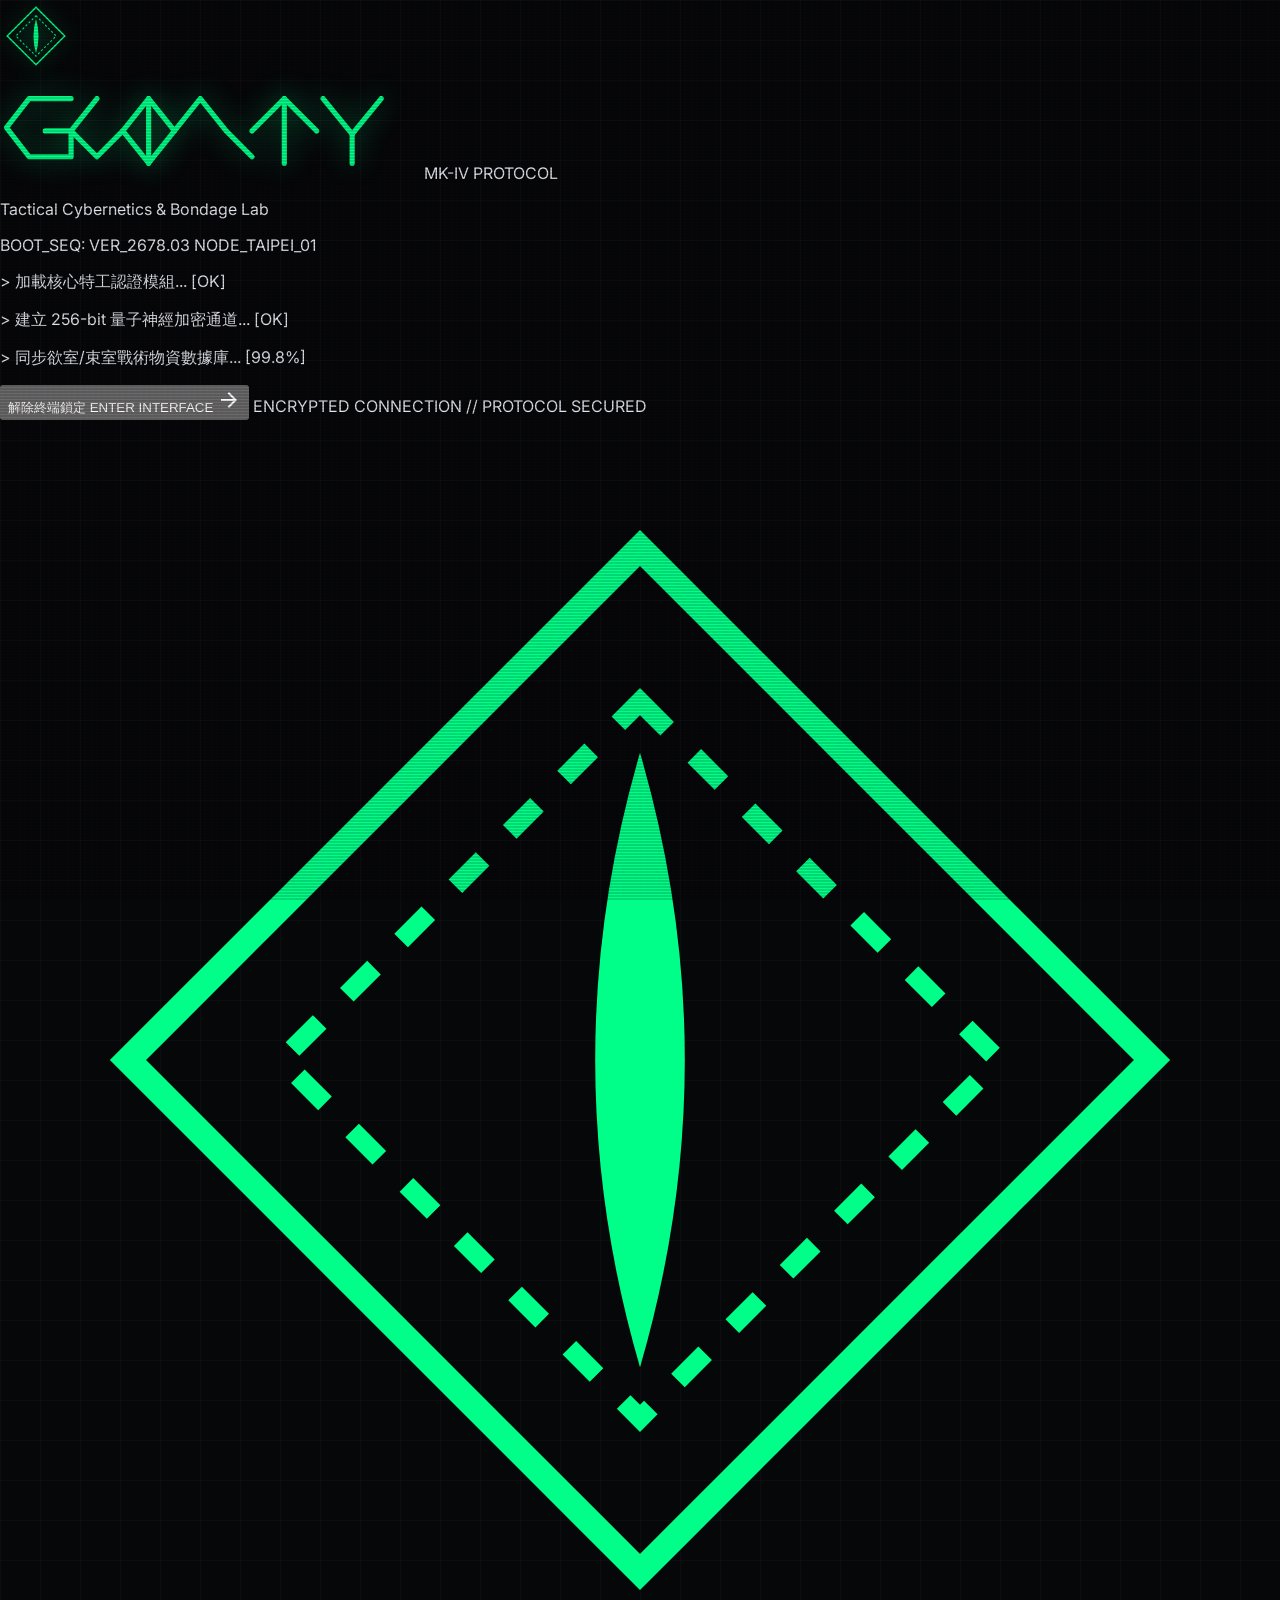
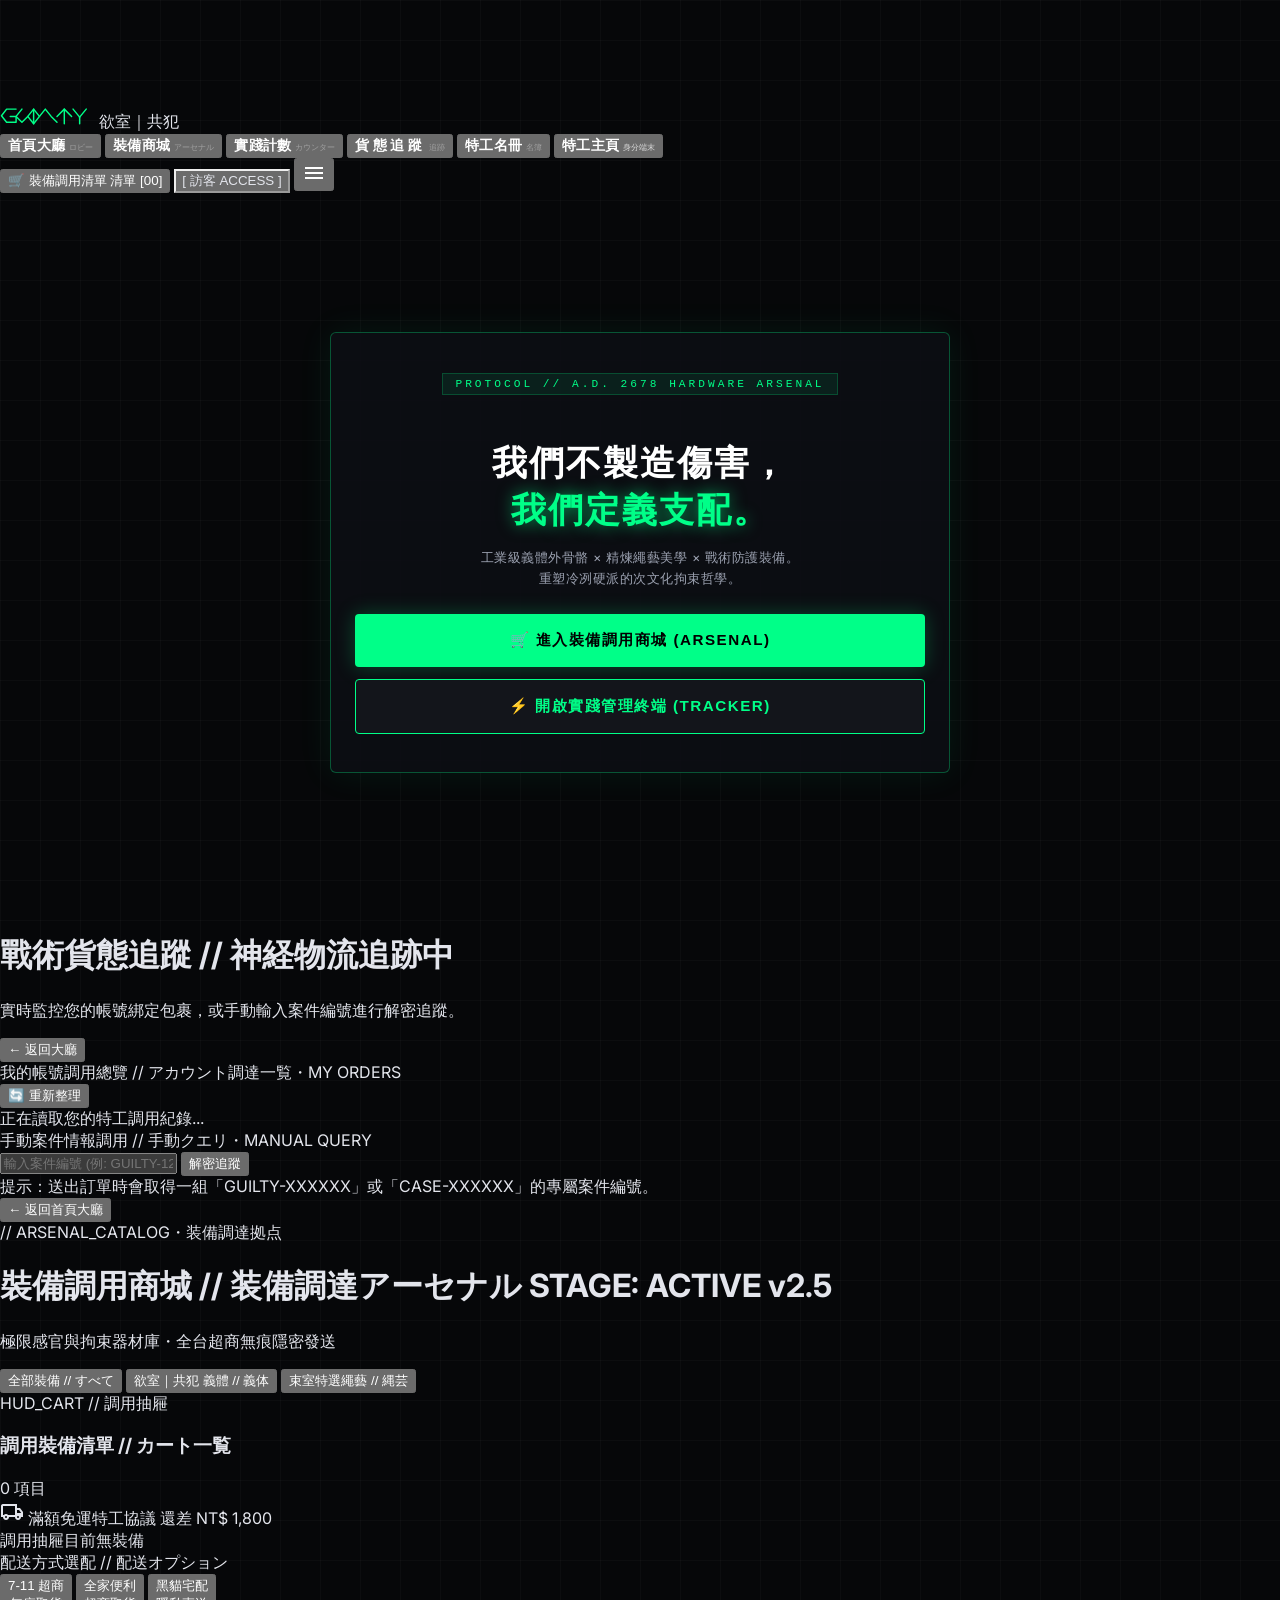
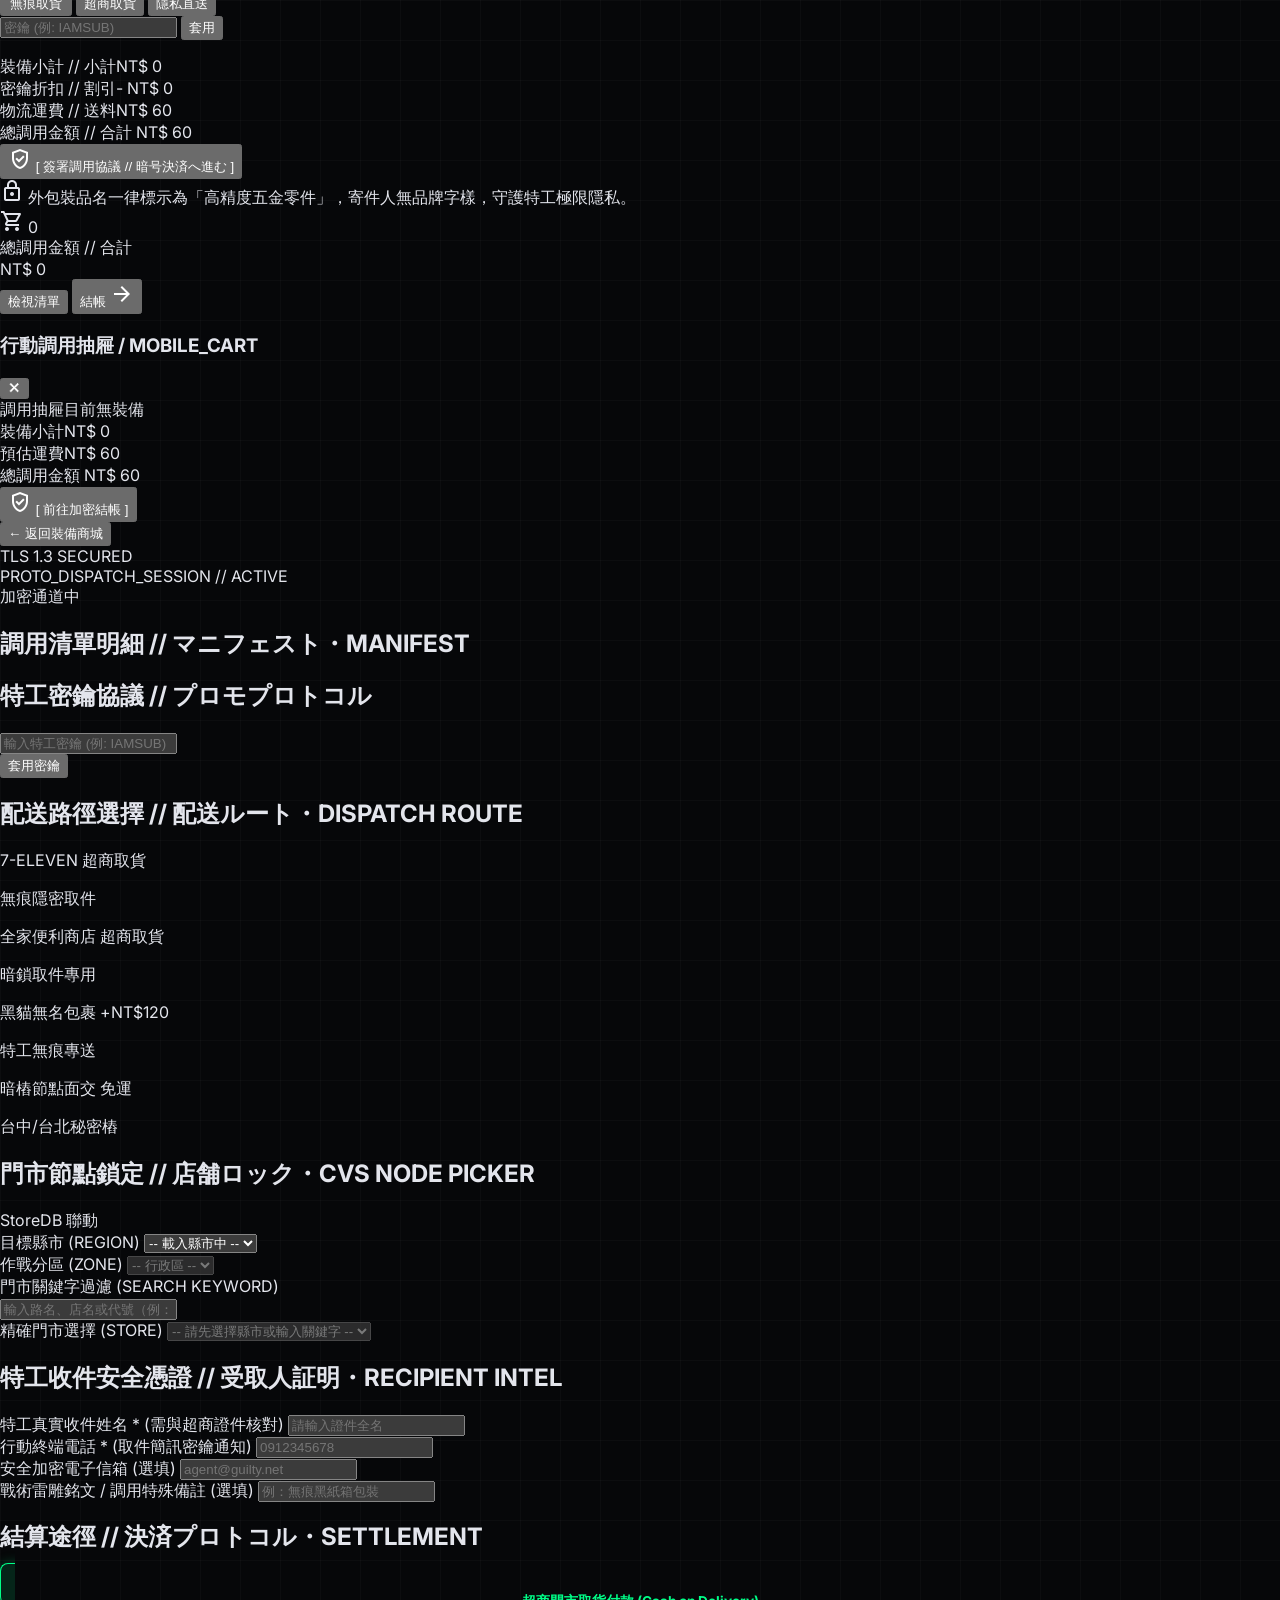
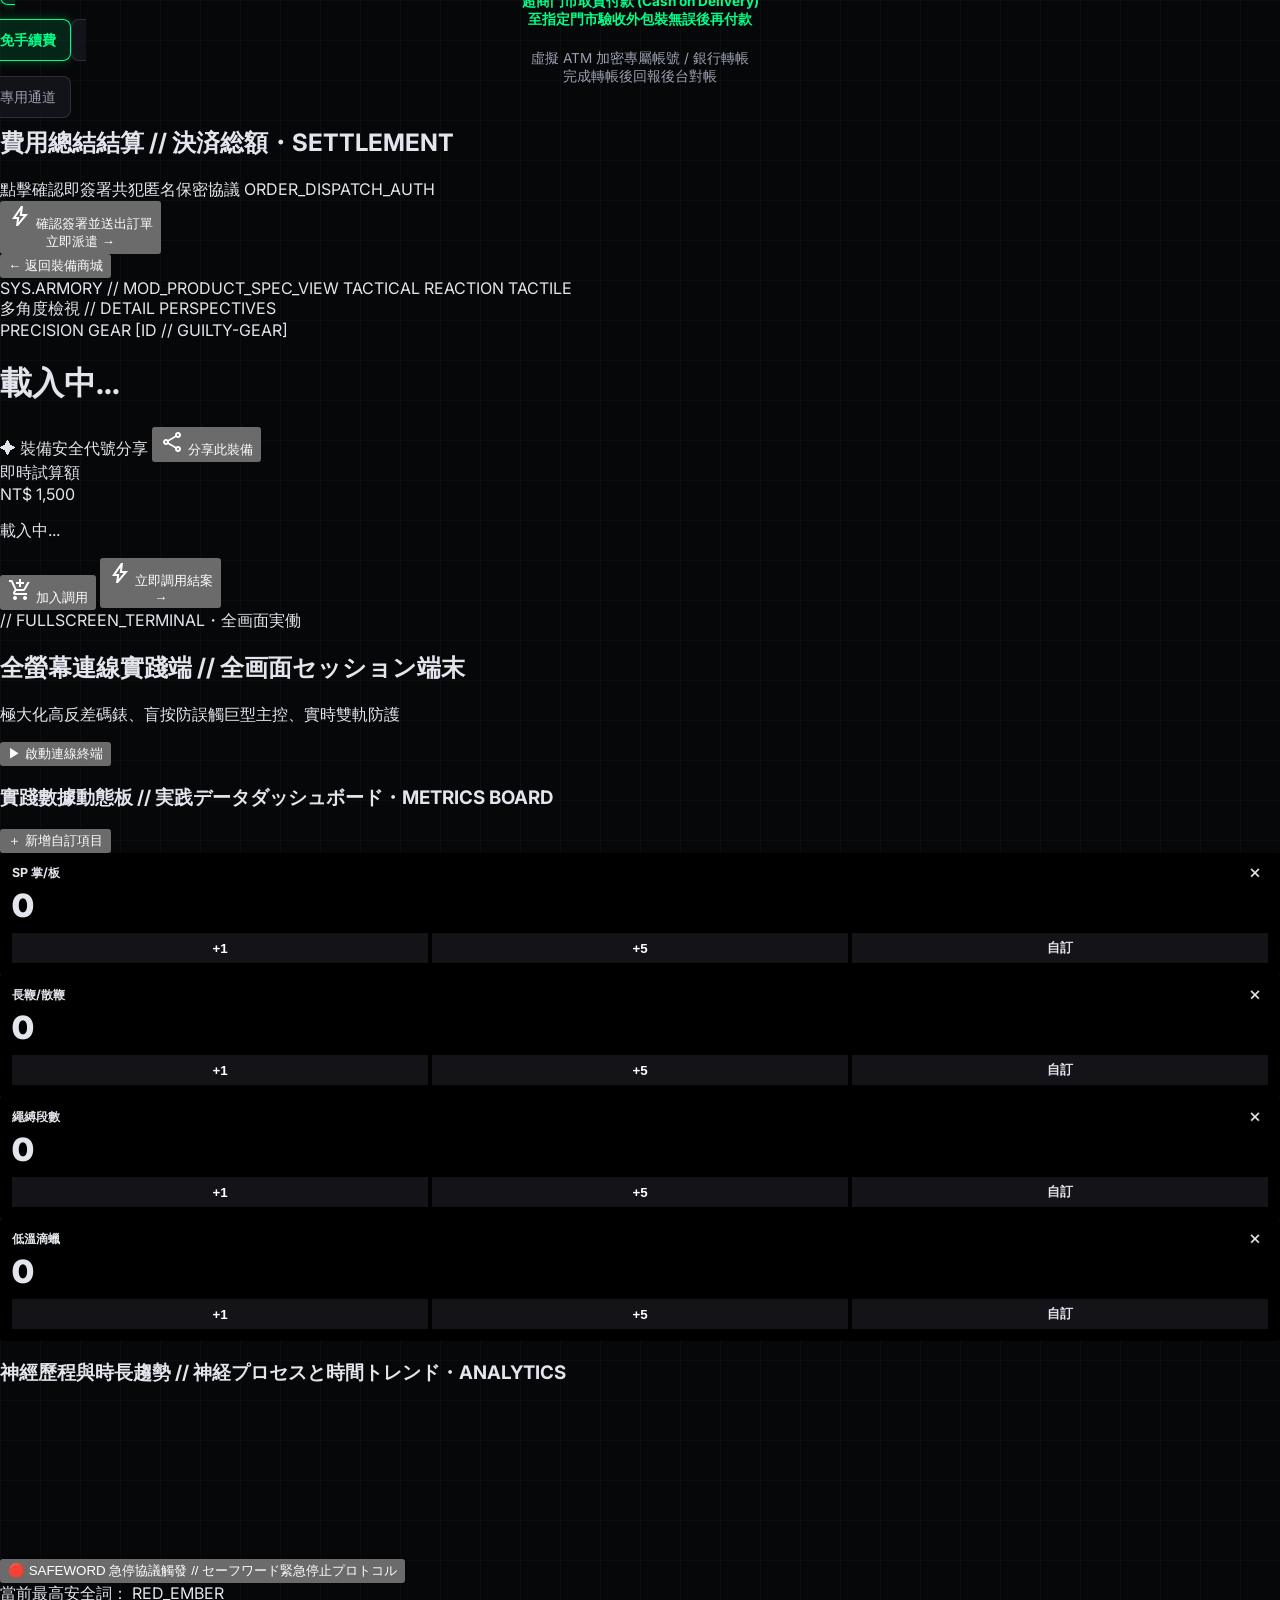
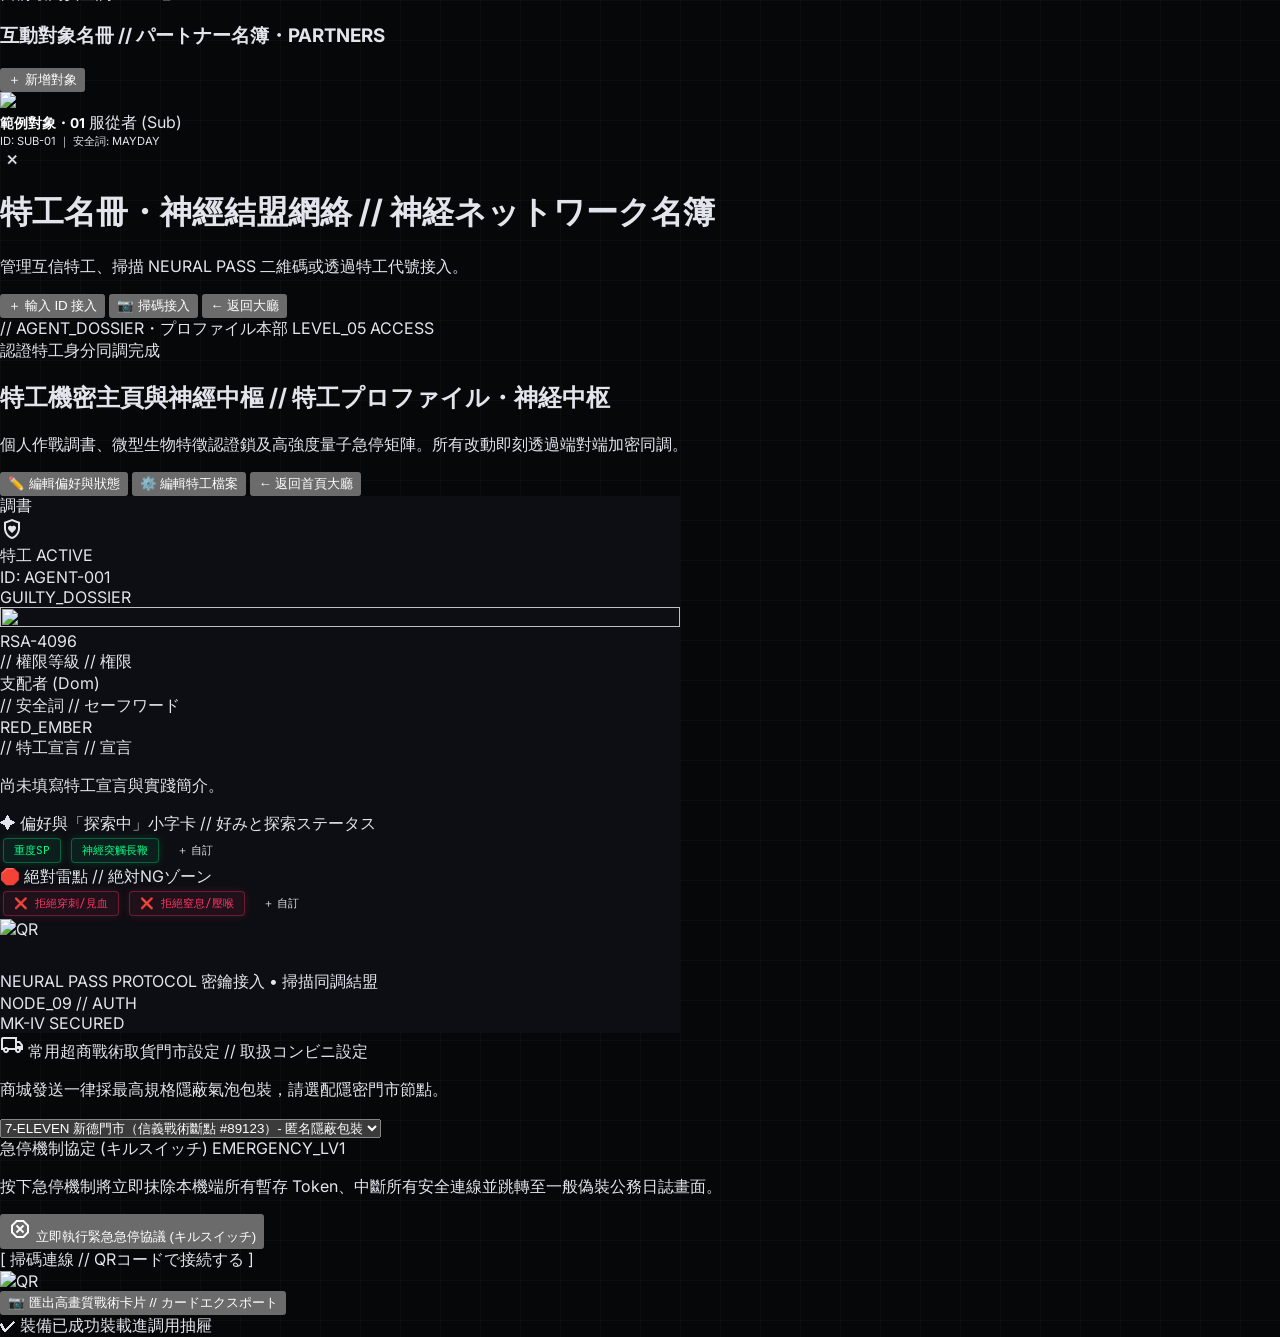
==== index.html @ 4539f6e6 "Update index.html" ====
<!DOCTYPE html>
<html class="dark" lang="zh-TW">
<head>
  <meta charset="utf-8">
  <meta name="viewport" content="width=device-width, initial-scale=1.0, maximum-scale=1.0, user-scalable=no">
  <title>欲室｜共犯 GUILTY // 先鋒賽博戰術終端</title>

  <link rel="icon" type="image/png" href="./icons/favicon.png">
  <link rel="manifest" href="./manifest.json">
  <meta name="theme-color" content="#08090c">

  <!-- Google Fonts: Space Grotesk, JetBrains Mono, Inter -->
  <link href="https://fonts.googleapis.com" rel="preconnect">
  <link crossorigin="" href="https://fonts.gstatic.com" rel="preconnect">
  <link href="https://fonts.googleapis.com/css2?family=Inter:wght@300;400;500;600;700&family=JetBrains+Mono:wght@400;500;600;700;800&family=Space+Grotesk:wght@500;600;700&display=swap" rel="stylesheet">
  <link href="https://fonts.googleapis.com/css2?family=Material+Symbols+Outlined:wght,FILL@100..700,0..1&display=swap" rel="stylesheet">

  <!-- Tailwind CSS -->
  <script src="https://cdn.tailwindcss.com?plugins=forms,container-queries"></script>
  <script id="tailwind-config">
    tailwind.config = {
      darkMode: "class",
      theme: {
        extend: {
          colors: {
            "surface": "#08090c",
            "surface-container-lowest": "#040507",
            "surface-container-low": "#0d0e13",
            "surface-container": "#13151b",
            "surface-container-high": "#1a1d25",
            "surface-container-highest": "#232732",
            "surface-bright": "#2e3341",
            "primary": "#00ff88",
            "primary-container": "rgba(0, 255, 136, 0.12)",
            "primary-fixed": "#60ff99",
            "on-primary": "#002b15",
            "secondary": "#dbb8ff",
            "secondary-container": "#3c1860",
            "on-surface": "#e3e5ec",
            "on-surface-variant": "#9ba1b0",
            "outline": "#2b303c",
            "outline-variant": "#1d212a",
            "error": "#ff4d6d",
            "error-container": "#4a0f1d"
          },
          fontFamily: {
            "display-lg": ["Space Grotesk", "sans-serif"],
            "headline-xl": ["Space Grotesk", "sans-serif"],
            "headline-md": ["Space Grotesk", "sans-serif"],
            "code-hud": ["JetBrains Mono", "monospace"],
            "micro-spec": ["JetBrains Mono", "monospace"],
            "body-lg": ["Inter", "sans-serif"],
            "body-md": ["Inter", "sans-serif"]
          },
          boxShadow: {
            "hud-glow": "0 0 35px -5px rgba(0, 255, 136, 0.25)",
            "hud-glow-sm": "0 0 15px 0 rgba(0, 255, 136, 0.3)",
            "panel": "0 20px 50px -15px rgba(0, 0, 0, 0.85)"
          }
        }
      }
    }
  </script>

  <style>
    html, body {
      background-color: #060709 !important;
      color-scheme: dark;
      margin: 0;
      padding: 0;
      min-height: 100vh;
    }
    body {
      color: #e3e5ec;
      overflow-x: hidden;
      font-family: 'Inter', sans-serif;
    }
    .cyber-bg {
      background-image: 
        linear-gradient(to right, rgba(255, 255, 255, 0.025) 1px, transparent 1px),
        linear-gradient(to bottom, rgba(255, 255, 255, 0.025) 1px, transparent 1px);
      background-size: 40px 40px;
    }
    .scanline {
      position: fixed;
      top: 0; left: 0; width: 100%; height: 100%;
      pointer-events: none;
      background: linear-gradient(rgba(18, 16, 16, 0) 50%, rgba(0, 0, 0, 0.25) 50%), linear-gradient(90deg, rgba(255, 0, 0, 0.03), rgba(0, 255, 0, 0.01), rgba(0, 0, 255, 0.03));
      background-size: 100% 3px, 6px 100%;
      z-index: 999;
      opacity: 0.6;
    }
    .corner-notch {
      clip-path: polygon(0 8px, 8px 0, calc(100% - 8px) 0, 100% 8px, 100% calc(100% - 8px), calc(100% - 8px) 100%, 8px 100%, 0 calc(100% - 8px));
    }
    .glass-tactical {
      background: rgba(13, 15, 20, 0.78);
      backdrop-filter: blur(20px);
      -webkit-backdrop-filter: blur(20px);
      border: 1px solid rgba(255, 255, 255, 0.08);
    }
    .glass-tactical:hover {
      border-color: rgba(0, 255, 136, 0.25);
    }
    ::-webkit-scrollbar { width: 5px; height: 5px; }
    ::-webkit-scrollbar-track { background: #060709; }
    ::-webkit-scrollbar-thumb { background: #1f242e; border-radius: 2px; }
    ::-webkit-scrollbar-thumb:hover { background: #00ff88; }

/* 📱 全域行動端防左右溢出鎖定 */
html, body {
  max-width: 100vw;
  overflow-x: hidden !important;
  box-sizing: border-box;
}

* {
  box-sizing: border-box;
}
    
    /* 小字卡標籤樣式 */
    .tag-pill {
      display: inline-flex;
      align-items: center;
      padding: 4px 10px;
      background: rgba(0, 255, 136, 0.08);
      border: 1px solid rgba(0, 255, 136, 0.35);
      color: #00ff88;
      border-radius: 4px;
      font-size: 11px;
      font-family: 'JetBrains Mono', monospace;
      margin: 3px;
      box-shadow: 0 0 8px rgba(0, 255, 136, 0.15);
      transition: all 0.2s ease;
    }
    .tag-pill.active-limit {
      background: rgba(255, 51, 102, 0.08);
      border-color: rgba(255, 51, 102, 0.4);
      color: #ff3366;
      box-shadow: 0 0 8px rgba(255, 51, 102, 0.15);
    }

   /* 🛒 商城格線與響應式卡片優化 */
#productGrid {
  display: grid;
  grid-template-columns: repeat(1, 1fr); /* 手機預設單欄，確保圖片與文字清晰 */
  gap: 16px;
}

@media (min-width: 640px) {
  #productGrid {
    grid-template-columns: repeat(2, 1fr); /* 平板以上顯示雙欄 */
  }
}

@media (min-width: 1280px) {
  #productGrid {
    grid-template-columns: repeat(3, 1fr); /* 電腦版顯示三欄 */
  }
}

.product-card {
  background: rgba(13, 15, 20, 0.85);
  border: 1px solid rgba(255, 255, 255, 0.08);
  border-radius: 10px;
  overflow: hidden;
  display: flex;
  flex-direction: column;
  transition: all 0.25s ease;
  cursor: pointer;
  -webkit-tap-highlight-color: transparent; /* 消除手機點擊閃爍光暈 */
}

.product-card .card-thumb {
  width: 100%;
  height: 220px; /* 手機上稍微加高圖片區，提升視覺質感 */
  background: #000;
  position: relative;
  overflow: hidden;
}
    .product-card:hover .card-thumb img {
      transform: scale(1.05);
    }
    .product-card .card-body {
      padding: 16px;
      display: flex;
      flex-direction: column;
      flex-grow: 1;
      justify-content: space-between;
    }
    .badge-guilty {
      background: rgba(0, 255, 136, 0.15);
      color: #00ff88;
      border: 1px solid rgba(0, 255, 136, 0.3);
    }
    .badge-shushi {
      background: rgba(167, 139, 250, 0.15);
      color: #a78bfa;
      border: 1px solid rgba(167, 139, 250, 0.3);
    }

    /* 📱 行動端專屬滑動式導覽抽屜優化 */
#mobileNavDrawer {
  position: fixed;
  top: 0;
  left: 0;
  bottom: 0;
  width: 280px; /* 稍微加寬，讓手機上點擊和閱讀更舒適 */
  background: rgba(11, 13, 19, 0.98);
  backdrop-filter: blur(20px);
  -webkit-backdrop-filter: blur(20px);
  border-right: 1px solid rgba(255, 255, 255, 0.1);
  padding: 24px;
  display: flex;
  flex-direction: column;
  justify-content: space-between;
  z-index: 9999;
  transform: translateX(-100%);
  transition: transform 0.3s cubic-bezier(0.16, 1, 0.3, 1); /* 採用更滑順的物理動效曲線 */
}

#mobileNavDrawer.open {
  transform: translateX(0);
}

#mobileNavOverlay {
  position: fixed;
  inset: 0;
  background: rgba(0, 0, 0, 0.75);
  backdrop-filter: blur(4px);
  z-index: 9998;
  opacity: 0;
  pointer-events: none;
  transition: opacity 0.3s ease;
}

#mobileNavOverlay.active {
  opacity: 1;
  pointer-events: auto;
}
    /* 🔘 手機友善化規格選項按鈕 */
.radio-grid {
  display: grid;
  grid-template-columns: repeat(2, 1fr); /* 手機上預設兩欄，避免過度擠壓 */
  gap: 10px;
  margin-top: 8px;
}

@media (min-width: 640px) {
  .radio-grid {
    grid-template-columns: repeat(auto-fill, minmax(130px, 1fr));
  }
}

.radio-card {
  background: rgba(19, 21, 27, 0.95);
  border: 1px solid rgba(255, 255, 255, 0.12);
  padding: 12px 14px; /* 加大上下左右 padding，增加手指點擊範圍 */
  border-radius: 8px;
  font-size: 0.85rem;
  color: #9ba1b0;
  text-align: center;
  cursor: pointer;
  transition: all 0.2s ease;
  user-select: none;
  -webkit-user-select: none;
}

.radio-card:hover {
  border-color: rgba(0, 255, 136, 0.4);
  color: #fff;
}

.radio-card.active {
  background: rgba(0, 255, 136, 0.12);
  border-color: #00ff88;
  color: #00ff88;
  font-weight: bold;
  box-shadow: 0 0 12px rgba(0, 255, 136, 0.25);
}
  </style>

  <script src="https://cdnjs.cloudflare.com/ajax/libs/html2canvas/1.4.1/html2canvas.min.js"></script>
  <script src="https://unpkg.com/html5-qrcode"></script>
  <script src="https://cdn.jsdelivr.net/npm/chart.js"></script>
</head>
<body class="cyber-bg selection:bg-primary selection:text-black min-h-screen relative flex flex-col justify-between text-sm antialiased">
<div class="scanline"></div>

  <!-- 0. 開場加載畫面 -->
  <div class="fixed inset-0 z-[100] bg-[#050608] flex flex-col items-center justify-center p-6 transition-all duration-700 ease-out" id="intro-screen">
    <div class="absolute inset-0 bg-[radial-gradient(circle_at_center,rgba(0,255,136,0.08)_0%,transparent_70%)] pointer-events-none"></div>
    <div class="max-w-md w-full relative z-10 flex flex-col items-center text-center">
      <div class="w-24 h-24 mb-8 relative flex items-center justify-center">
        <div class="absolute inset-0 rounded-full border border-primary/20 animate-ping opacity-25"></div>
        <svg class="cyber-cat-eye-svg" viewBox="0 0 100 100" style="width: 72px; height: 72px; filter: drop-shadow(rgba(0, 255, 136, 0.5) 0px 0px 10px);">
          <polygon fill="none" stroke="#00ff88" stroke-width="2" points="50,10 90,50 50,90 10,50"></polygon>
          <polygon fill="none" stroke="#00ff88" stroke-width="1.5" stroke-dasharray="3 3" points="50,22 78,50 50,78 22,50"></polygon>
          <path d="M50,26 Q57,50 50,74 Q43,50 50,26 Z" fill="#00ff88"></path>
        </svg>
      </div>
      <div class="w-full flex flex-col items-center justify-center mb-3">
        <svg class="guilty-vector-logo" viewBox="0 0 650 160" style="width: 100%; max-width: 420px; filter: drop-shadow(0 0 14px rgba(0, 255, 136, 0.45));">
          <path fill="none" stroke="#00ff88" stroke-width="8" stroke-linecap="round" stroke-linejoin="round" d="M110 35 L45 35 L10 80 L45 125 L110 125 L110 85 L70 85"></path>
          <path fill="none" stroke="#00ff88" stroke-width="8" stroke-linecap="round" stroke-linejoin="round" d="M150 35 L110 85 L150 125 L190 85"></path>
          <path fill="none" stroke="#00ff88" stroke-width="8" stroke-linecap="round" stroke-linejoin="round" d="M190 85 L230 35 L270 85 L230 135 Z"></path>
          <path fill="none" stroke="#00ff88" stroke-width="8" stroke-linecap="round" stroke-linejoin="round" d="M230 35 L230 135"></path>
          <path fill="none" stroke="#00ff88" stroke-width="8" stroke-linecap="round" stroke-linejoin="round" d="M270 85 L310 35 L350 85 L390 125"></path>
          <path fill="none" stroke="#00ff88" stroke-width="8" stroke-linecap="round" stroke-linejoin="round" d="M390 85 L440 35 L490 85"></path>
          <path fill="none" stroke="#00ff88" stroke-width="8" stroke-linecap="round" stroke-linejoin="round" d="M440 35 L440 135"></path>
          <path fill="none" stroke="#00ff88" stroke-width="8" stroke-linecap="round" stroke-linejoin="round" d="M500 35 L545 90 L590 35"></path>
          <path fill="none" stroke="#00ff88" stroke-width="8" stroke-linecap="round" stroke-linejoin="round" d="M545 90 L545 135"></path>
        </svg>
        <span class="mt-1 text-[10px] font-code-hud px-2 py-0.5 rounded bg-primary/10 text-primary border border-primary/30 tracking-widest">MK-IV PROTOCOL</span>
      </div>
      <p class="font-code-hud text-xs tracking-widest text-on-surface-variant uppercase mb-8">Tactical Cybernetics &amp; Bondage Lab</p>
      
      <div class="w-full bg-surface-container-low/90 border border-white/10 rounded p-3 mb-6 font-code-hud text-left text-xs text-on-surface-variant">
        <div class="flex items-center justify-between pb-2 border-b border-white/5 mb-2 text-[10px]">
          <span class="text-primary flex items-center gap-1.5"><span class="w-1.5 h-1.5 rounded-full bg-primary animate-ping"></span>BOOT_SEQ: VER_2678.03</span>
          <span class="text-white/40">NODE_TAIPEI_01</span>
        </div>
        <div class="space-y-1 text-[11px] text-gray-400" id="introTermLog">
          <p class="text-primary">&gt; 加載核心特工認證模組... [OK]</p>
          <p class="">&gt; 建立 256-bit 量子神經加密通道... [OK]</p>
          <p class="">&gt; 同步欲室/束室戰術物資數據庫... [99.8%]</p>
        </div>
      </div>

      <button class="w-full py-3.5 px-6 rounded font-code-hud font-bold text-xs tracking-[0.25em] uppercase text-black bg-primary hover:bg-primary-fixed transition-all duration-300 shadow-hud-glow flex items-center justify-center gap-2 group cursor-pointer" id="introEnterBtn" onclick="enterSite()">
        <span>解除終端鎖定 ENTER INTERFACE</span>
        <span class="material-symbols-outlined text-sm transition-transform group-hover:translate-x-1">arrow_forward</span>
      </button>
      <span class="text-[10px] font-code-hud text-white/30 mt-3 tracking-widest">ENCRYPTED CONNECTION // PROTOCOL SECURED</span>
    </div>
  </div>
<!-- 1. 浮空頂部 HUD 導航列（支援 PC 與手機雙軌適配） -->
<header class="sticky top-0 z-50 w-full px-3 md:px-8 py-3 bg-[#08090c]/95 backdrop-blur-xl border-b border-white/10 overflow-hidden">
  <div class="max-w-[1600px] mx-auto flex items-center justify-between w-full">
    
    <!-- 左側 Logo 與品牌識別 -->
    <div class="flex items-center gap-2.5 cursor-pointer min-w-0" onclick="showLandingView()">
      <div class="w-8 h-8 md:w-9 md:h-9 rounded bg-surface-container-high border border-white/10 flex items-center justify-center relative overflow-hidden group shrink-0">
        <svg class="cyber-cat-eye-svg w-6 h-6 md:w-7 md:h-7" viewBox="0 0 100 100">
          <polygon fill="none" stroke="#00ff88" stroke-width="2" points="50,10 90,50 50,90 10,50"></polygon>
          <polygon fill="none" stroke="#00ff88" stroke-width="1.5" stroke-dasharray="3 3" points="50,22 78,50 50,78 22,50"></polygon>
          <path d="M50,26 Q57,50 50,74 Q43,50 50,26 Z" fill="#00ff88"></path>
        </svg>
      </div>
      <div class="flex items-center gap-2 min-w-0">
        <svg class="guilty-vector-logo h-5 md:h-6 w-auto shrink-0" viewBox="0 0 650 160" style="max-width: 95px;">
          <path fill="none" stroke="#00ff88" stroke-width="10" stroke-linecap="round" stroke-linejoin="round" d="M110 35 L45 35 L10 80 L45 125 L110 125 L110 85 L70 85"></path>
          <path fill="none" stroke="#00ff88" stroke-width="10" stroke-linecap="round" stroke-linejoin="round" d="M150 35 L110 85 L150 125 L190 85"></path>
          <path fill="none" stroke="#00ff88" stroke-width="10" stroke-linecap="round" stroke-linejoin="round" d="M190 85 L230 35 L270 85 L230 135 Z"></path>
          <path fill="none" stroke="#00ff88" stroke-width="10" stroke-linecap="round" stroke-linejoin="round" d="M230 35 L230 135"></path>
          <path fill="none" stroke="#00ff88" stroke-width="10" stroke-linecap="round" stroke-linejoin="round" d="M270 85 L310 35 L350 85 L390 125"></path>
          <path fill="none" stroke="#00ff88" stroke-width="10" stroke-linecap="round" stroke-linejoin="round" d="M390 85 L440 35 L490 85"></path>
          <path fill="none" stroke="#00ff88" stroke-width="10" stroke-linecap="round" stroke-linejoin="round" d="M440 35 L440 135"></path>
          <path fill="none" stroke="#00ff88" stroke-width="10" stroke-linecap="round" stroke-linejoin="round" d="M500 35 L545 90 L590 35"></path>
          <path fill="none" stroke="#00ff88" stroke-width="10" stroke-linecap="round" stroke-linejoin="round" d="M545 90 L545 135"></path>
        </svg>
        <span class="text-xs md:text-sm font-bold text-white tracking-wider hidden sm:inline truncate">欲室｜共犯</span>
      </div>
    </div>

    <!-- 🖥️ PC 端專屬導覽按鈕列 (在 xl 螢幕以上才會顯示，手機平板自動隱藏) -->
    <nav class="hidden xl:flex items-center gap-1 font-code-hud text-xs">
      <button id="nav-landing" class="px-4 py-1.5 flex flex-col items-center justify-center text-zinc-400 hover:text-primary transition-colors rounded" onclick="showLandingView()">
        <span style="font-size:14px; font-weight:600; letter-spacing:0.025em;">首頁大廳</span>
        <span style="font-size:8px; opacity:0.35; line-height:1; margin-top:2px;">ロビー</span>
      </button>
      <button id="nav-shop" class="px-4 py-1.5 flex flex-col items-center justify-center text-zinc-400 hover:text-primary transition-colors rounded" onclick="openShopCatalogView()">
        <span style="font-size:14px; font-weight:600; letter-spacing:0.025em;">裝備商城</span>
        <span style="font-size:8px; opacity:0.35; line-height:1; margin-top:2px;">アーセナル</span>
      </button>
      <button id="nav-tracker" class="px-4 py-1.5 flex flex-col items-center justify-center text-zinc-400 hover:text-primary transition-colors rounded" onclick="openTrackerAppView()">
        <span style="font-size:14px; font-weight:600; letter-spacing:0.025em;">實踐計數</span>
        <span style="font-size:8px; opacity:0.35; line-height:1; margin-top:2px;">カウンター</span>
      </button>
      <button id="nav-tracking" class="px-4 py-1.5 flex flex-col items-center justify-center text-zinc-400 hover:text-primary transition-colors rounded" onclick="openTrackingAppView()">
  <span style="font-size:14px; font-weight:600; letter-spacing:0.25em;">貨態追蹤</span>
  <span style="font-size:8px; opacity:0.35; line-height:1; margin-top:2px;">追跡</span>
</button>
      <button id="nav-friends" class="px-4 py-1.5 flex flex-col items-center justify-center text-zinc-400 hover:text-white transition-colors rounded" onclick="openFriendsDossierView()">
        <span style="font-size:14px; font-weight:600; letter-spacing:0.025em;">特工名冊</span>
        <span style="font-size:8px; opacity:0.35; line-height:1; margin-top:2px;">名簿</span>
      </button>
      <button id="nav-dossier" class="px-4 py-1.5 flex flex-col items-center justify-center text-zinc-400 hover:text-primary transition-colors rounded" onclick="openProfileDossierView()">
        <span style="font-size:14px; font-weight:600; letter-spacing:0.025em;">特工主頁</span>
        <span style="font-size:8px; opacity:0.75; line-height:1; margin-top:2px;">身分端末</span>
      </button>
    </nav>

    <!-- 右側功能按鈕 (PC端與手機端智慧適配) -->
    <div class="flex items-center gap-2 shrink-0">
      
      <!-- 購物車按鈕 -->
      <button class="flex items-center gap-1.5 px-2.5 md:px-3.5 py-1.5 rounded bg-surface-container border border-white/10 hover:border-primary/50 text-[11px] md:text-xs font-mono text-zinc-200 transition-all cursor-pointer" onclick="handleHeaderCartClick()">
        <span class="text-[#00ff88]">🛒</span> 
        <span class="hidden sm:inline">裝備調用清單</span>
        <span class="sm:hidden">清單</span> 
        <span class="bg-[#00ff88]/15 text-[#00ff88] px-1.5 py-0.5 rounded font-bold text-[10px]" id="headerCartCountText">[01]</span>
      </button>

      <!-- 會員身分按鈕 (僅在平板以上顯示，手機版隱藏以防過寬) -->
      <button class="hidden md:flex items-center gap-2 px-3 py-1.5 rounded bg-surface-container border border-white/10 text-xs font-mono text-white hover:border-primary/40 transition-all cursor-pointer" id="memberBtn" onclick="toggleAuthModal(true)">
        <div class="w-2 h-2 rounded-full bg-[#00ff88] shadow-[0_0_8px_#00ff88] animate-pulse"></div>
        <span class="font-bold tracking-wide truncate max-w-[90px]" id="memberBtnText">夜梟</span>
        <span class="text-[9px] text-[#00ff88] bg-[#00ff88]/10 border border-[#00ff88]/30 px-1 py-0.5 rounded">L5</span>
      </button>

      <!-- 📱 手機端專屬漢堡選單按鈕 (只要螢幕小於 xl 就顯示) -->
      <button class="xl:hidden p-2 rounded bg-surface-container border border-white/10 text-white hover:text-primary cursor-pointer shrink-0" onclick="toggleNav(true)" aria-label="打開選單">
        <span class="material-symbols-outlined text-base md:text-lg">menu</span>
      </button>
    </div>

  </div>
</header>
  <!-- 2. SPA Views Container -->
  <main class="flex-grow w-full max-w-7xl mx-auto px-4 md:px-8 py-6 relative">

    <!-- VIEW: 首頁大廳 (view-landing) -->
    <div id="view-landing" class="view-section active space-y-12">
      <div class="landing-container" style="display:flex; flex-direction:column; justify-content:center; align-items:center; min-height:80vh; text-align:center; padding: 20px 0;">
        <div style="width: 100%; max-width: 620px; background: rgba(13, 15, 20, 0.85); border: 1px solid rgba(0, 255, 136, 0.3); box-shadow: 0 0 35px rgba(0, 255, 136, 0.08); border-radius: 6px; padding: 38px 24px; position: relative;">
          
          <div style="display:inline-block; font-size:0.7rem; font-family:monospace; color:var(--primary, #00ff88); letter-spacing:3px; background:rgba(0, 255, 136, 0.08); border:1px solid rgba(0, 255, 136, 0.2); padding:4px 12px; margin-bottom:20px;">
            PROTOCOL // A.D. 2678 HARDWARE ARSENAL
          </div>

          <h1 style="font-size: clamp(1.6rem, 5vw, 2.2rem); font-weight: 900; letter-spacing: 2px; line-height: 1.35; margin-bottom: 12px; color: #fff;">
            我們不製造傷害，<br><span style="color: #00ff88; text-shadow: 0 0 16px rgba(0,255,136,0.6);">我們定義支配。</span>
          </h1>

          <p style="font-size: 0.8rem; color: #9ba1b0; line-height: 1.7; margin-bottom: 24px; letter-spacing: 0.5px;">
            工業級義體外骨骼 × 精煉繩藝美學 × 戰術防護裝備。<br>重塑冷冽硬派的次文化拘束哲學。
          </p>

          <div style="display: flex; flex-direction: column; gap: 12px; width: 100%;">
            <button class="btn-submit" onclick="openShopCatalogView()" style="padding: 16px; font-size: 0.95rem; font-weight: bold; letter-spacing: 1.5px; background: #00ff88; color: #000; border: none; border-radius: 4px; cursor: pointer; box-shadow: 0 0 20px rgba(0, 255, 136, 0.25);">
              🛒 進入裝備調用商城 (ARSENAL)
            </button>
            <button class="btn-submit" onclick="openTrackerAppView()" style="padding: 16px; font-size: 0.95rem; font-weight: bold; letter-spacing: 1.5px; background: #13151b; color: #00ff88; border: 1px solid #00ff88; border-radius: 4px; cursor: pointer;">
              ⚡ 開啟實踐管理終端 (TRACKER)
            </button>
          </div>
        </div>
      </div>
    </div>


    <!-- VIEW: 戰術貨態追蹤端 (view-tracking) -->
    <div id="view-tracking" class="view-section hidden w-full">
      <div class="max-w-3xl mx-auto py-8 font-mono space-y-6">
        
        <!-- 頂部標題區 -->
        <div class="flex justify-between items-center pb-3 border-b border-white/10">
          <div>
            <h1 class="text-2xl font-bold text-[#00ff88] flex items-baseline gap-2">
              <span>戰術貨態追蹤</span>
              <span class="text-xs font-mono text-zinc-400 font-normal">// 神経物流追跡中</span>
            </h1>
            <p class="text-xs text-zinc-400 mt-1">實時監控您的帳號綁定包裹，或手動輸入案件編號進行解密追蹤。</p>
          </div>
          <button onclick="showLandingView()" class="px-3.5 py-2 bg-surface-container border border-white/10 text-zinc-300 rounded text-xs hover:border-white cursor-pointer">← 返回大廳</button>
        </div>

        <!-- 🌟 目前登入帳號底下的所有調用案件自動總覽 -->
        <div class="bg-surface-container-low p-6 rounded-xl border border-white/10 space-y-4">
          <div class="flex justify-between items-center pb-2 border-b border-white/5">
            <div class="text-xs font-bold text-[#00ff88] uppercase tracking-wider flex items-baseline gap-2">
              <span>我的帳號調用總覽</span>
              <span class="text-[10px] text-zinc-500 font-normal">// アカウント調達一覧・MY ORDERS</span>
            </div>
            <button onclick="loadMyAccountOrders()" class="text-[10px] text-zinc-400 hover:text-[#00ff88] cursor-pointer">🔄 重新整理</button>
          </div>
          <div id="myAccountOrdersContainer" class="space-y-3">
            <div class="text-xs text-zinc-500 py-4 text-center">正在讀取您的特工調用紀錄...</div>
          </div>
        </div>

        <!-- 手動查詢輸入面板 -->
        <div class="bg-surface-container-low p-6 rounded-xl border border-white/10 space-y-4">
          <div class="text-xs font-bold text-[#00ff88] uppercase tracking-wider flex items-baseline gap-2">
            <span>手動案件情報調用</span>
            <span class="text-[10px] text-zinc-500 font-normal">// 手動クエリ・MANUAL QUERY</span>
          </div>
          <div class="flex gap-2">
            <input type="text" id="trackingOrderIdInput" placeholder="輸入案件編號 (例: GUILTY-123456)" class="flex-1 bg-black border border-white/20 px-3.5 py-2.5 rounded text-xs text-white uppercase focus:outline-none focus:border-[#00ff88]">
            <button onclick="queryOrderLogistics()" class="px-5 py-2.5 bg-[#00ff88] hover:bg-[#60ff99] text-black font-bold text-xs rounded uppercase tracking-wider cursor-pointer shadow-[0_0_15px_rgba(0,255,136,0.25)]">
              解密追蹤
            </button>
          </div>
          <div class="text-[10px] text-zinc-500">提示：送出訂單時會取得一組「GUILTY-XXXXXX」或「CASE-XXXXXX」的專屬案件編號。</div>
        </div>

        <!-- 查詢結果與時間軸顯示區 -->
        <div id="trackingResultContainer" style="display:none;" class="bg-surface-container-low p-6 rounded-xl border border-[#00ff88]/40 space-y-6 shadow-2xl">
          <div class="flex flex-wrap justify-between items-center pb-4 border-b border-white/10 gap-2">
            <div>
              <div class="text-[10px] text-zinc-400 uppercase">案件代號 <span class="text-zinc-600">// ターゲットID</span></div>
              <div class="text-base font-bold text-white mt-0.5" id="resOrderId">--</div>
            </div>
            <div class="text-right">
              <div class="text-[10px] text-zinc-400 uppercase">當前物流狀態 <span class="text-zinc-600">// 現在ステータス</span></div>
              <div class="text-xs font-bold text-[#00ff88] bg-[#00ff88]/10 border border-[#00ff88]/30 px-2.5 py-1 rounded mt-0.5" id="resStatusBadge">--</div>
            </div>
          </div>

          <!-- 訂單明細概要 -->
          <div class="grid grid-cols-1 sm:grid-cols-2 gap-4 text-xs bg-black/40 p-4 rounded-lg border border-white/5">
            <div>
              <span class="text-zinc-500 block mb-1">調用裝備項目 <span class="text-zinc-600 text-[10px]">// 装備品</span></span>
              <span class="text-white font-bold" id="resProductInfo">--</span>
            </div>
            <div>
              <span class="text-zinc-500 block mb-1">目標取件節點 <span class="text-zinc-600 text-[10px]">// 受取拠点</span></span>
              <span class="text-zinc-300" id="resLocationInfo">--</span>
            </div>
          </div>

          <!-- 戰術時間軸 (Timeline) -->
          <div class="space-y-4 pt-2">
            <div class="text-xs font-bold text-[#00ff88] uppercase flex items-baseline gap-2">
              <span>神經物流時間軸</span>
              <span class="text-[10px] text-zinc-500 font-normal">// 物流タイムライン・LOGISTICS TIMELINE</span>
            </div>
            
            <div class="relative pl-6 space-y-6 before:absolute before:left-2.5 before:top-2 before:bottom-2 before:w-0.5 before:bg-white/15" id="trackingTimelineList">
              <!-- 動態生成 5 階段時間軸項目 -->
            </div>
          </div>

          <div class="p-3 bg-black/60 rounded border border-white/5 text-[10px] text-zinc-400 flex items-start gap-2">
            <span class="material-symbols-outlined text-[14px] text-[#00ff88] shrink-0 mt-0.5">lock</span>
            <span>外包裝嚴格採用不透明消光黑氣泡袋，寄件人顯示為「高精度五金零件」，絕不洩漏任何次文化隱私。</span>
          </div>
        </div>

      </div>
    </div>
    
<!-- VIEW: 裝備調用商城 (view-shop) -->
    <div id="view-shop" class="view-section hidden w-full">
      <main class="flex-1 pt-12 pb-20 px-4 sm:px-6 lg:px-8 mx-auto w-full max-w-[1600px]">
        
        <div class="mb-8">
          <div class="flex justify-between items-center mb-4">
            <button onclick="showLandingView()" class="px-3.5 py-1.5 bg-surface-container border border-white/10 text-zinc-300 font-mono text-xs hover:border-[#00ff88] transition-all rounded cursor-pointer">← 返回首頁大廳</button>
          </div>
          <div class="text-[9px] font-mono tracking-widest text-[#00ff88]/70 uppercase mb-1.5">// ARSENAL_CATALOG・装備調達拠点</div>
          <div class="flex flex-col sm:flex-row sm:items-baseline justify-between gap-3">
            <h1 class="text-2xl sm:text-3xl font-bold text-white tracking-tight flex items-baseline gap-3">
              <span>裝備調用商城</span>
              <span class="text-xs font-mono text-zinc-400 font-normal">// 装備調達アーセナル</span>
              <span class="text-xs font-mono font-normal text-white/40 px-2 py-0.5 rounded bg-white/[0.04] border border-white/[0.06]">STAGE: ACTIVE v2.5</span>
            </h1>
            <p class="text-xs font-mono text-white/50 tracking-wide">極限感官與拘束器材庫・全台超商無痕隱密發送</p>
          </div>

          <div class="flex flex-wrap items-center gap-2 mt-6 pb-2 border-b border-white/[0.06]">
            <button class="filter-btn px-4 py-2 rounded-full text-xs font-mono tracking-wider transition-all bg-[#00ff88] text-black font-bold active" onclick="filterBrand('all')">全部裝備 <span class="opacity-75 text-[10px]">// すべて</span></button>
            <button class="filter-btn px-4 py-2 rounded-full text-xs font-mono tracking-wider transition-all bg-surface-container text-zinc-300 hover:text-white border border-white/10" onclick="filterBrand('guilty')">欲室｜共犯 義體 <span class="opacity-50 text-[10px]">// 義体</span></button>
            <button class="filter-btn px-4 py-2 rounded-full text-xs font-mono tracking-wider transition-all bg-surface-container text-zinc-300 hover:text-white border border-white/10" onclick="filterBrand('shushi')">束室特選繩藝 <span class="opacity-50 text-[10px]">// 縄芸</span></button>
          </div>
        </div>

        <div class="grid grid-cols-1 lg:grid-cols-12 gap-8 items-start">
          <div class="lg:col-span-8 grid grid-cols-1 sm:grid-cols-2 gap-6" id="productGrid"></div>

          <aside class="lg:col-span-4 sticky top-24 space-y-4">
            <div class="bg-surface-container-low rounded-xl p-5 border border-white/10 shadow-2xl relative overflow-hidden font-mono">
              <div class="flex items-center justify-between pb-3 border-b border-white/10">
                <div>
                  <span class="text-[8px] text-[#00ff88] tracking-widest uppercase">HUD_CART // 調用抽屜</span>
                  <h3 class="text-base font-bold text-white flex items-baseline gap-2">
                    <span>調用裝備清單</span>
                    <span class="text-[10px] text-zinc-500 font-normal">// カート一覧</span>
                  </h3>
                </div>
                <span class="text-xs px-2 py-0.5 rounded bg-white/5 text-[#00ff88] border border-[#00ff88]/30" id="cart-item-count">0 項目</span>
              </div>

              <div class="my-4 p-3 rounded-lg bg-black/40 border border-white/5">
                <div class="flex justify-between items-center text-[11px] mb-1.5">
                  <span class="text-zinc-400 flex items-center gap-1.5">
                    <span class="material-symbols-outlined text-[14px] text-[#00ff88]">local_shipping</span> 滿額免運特工協議
                  </span>
                  <span class="text-[#00ff88] font-bold" id="shipping-progress-text">計算中...</span>
                </div>
                <div class="w-full h-1 bg-white/10 rounded-full overflow-hidden">
                  <div class="h-full bg-[#00ff88] transition-all duration-300" id="shipping-progress-bar" style="width: 0%;"></div>
                </div>
              </div>

              <div class="space-y-3 max-h-64 overflow-y-auto pr-1 my-3" id="cart-list">
                <div class="py-6 text-center text-xs text-zinc-500">調用抽屜目前無裝備</div>
              </div>

              <div class="pt-3 border-t border-white/10 space-y-2 text-xs">
                <span class="text-[10px] text-zinc-400 uppercase tracking-wider block">配送方式選配 <span class="text-zinc-600">// 配送オプション</span></span>
                <div class="grid grid-cols-3 gap-1.5" id="shipping-options">
                  <button class="shipping-btn active p-2 rounded text-left border bg-[#00ff88]/10 text-[#00ff88] border-[#00ff88]/40 cursor-pointer" data-fee="60" onclick="selectShipping('711', this)" type="button">
                    <div class="text-[11px] font-bold">7-11 超商</div>
                    <div class="text-[9px] opacity-60">無痕取貨</div>
                  </button>
                  <button class="shipping-btn p-2 rounded text-left border bg-black text-zinc-400 border-white/10 hover:text-white cursor-pointer" data-fee="60" onclick="selectShipping('family', this)" type="button">
                    <div class="text-[11px] font-bold">全家便利</div>
                    <div class="text-[9px] opacity-60">超商取貨</div>
                  </button>
                  <button class="shipping-btn p-2 rounded text-left border bg-black text-zinc-400 border-white/10 hover:text-white cursor-pointer" data-fee="120" onclick="selectShipping('home', this)" type="button">
                    <div class="text-[11px] font-bold">黑貓宅配</div>
                    <div class="text-[9px] opacity-60">隱私直送</div>
                  </button>
                </div>
              </div>

              <div class="mt-3">
                <div class="flex gap-2">
                  <input class="w-full bg-black border border-white/15 rounded px-2.5 py-1.5 text-xs text-white placeholder-zinc-600 focus:outline-none focus:border-[#00ff88]" id="coupon-input" placeholder="密鑰 (例: IAMSUB)" type="text">
                  <button class="px-3 py-1.5 rounded bg-surface-container-high text-xs text-white border border-white/15 cursor-pointer" id="apply-coupon-btn" onclick="applyPromoCode()" type="button">套用</button>
                </div>
                <p class="text-[10px] mt-1 text-[#00ff88]" id="promoStatusMsg"></p>
              </div>

              <div class="pt-4 mt-3 border-t border-white/10 space-y-1.5 text-xs">
                <div class="flex justify-between text-zinc-400"><span>裝備小計 <span class="text-[10px] opacity-50">// 小計</span></span><span class="text-white" id="subtotal-val">NT$ 0</span></div>
                <div class="flex justify-between text-[#a78bfa] hidden" id="discount-line"><span>密鑰折扣 <span class="text-[10px] opacity-50">// 割引</span></span><span id="discount-val">- NT$ 0</span></div>
                <div class="flex justify-between text-zinc-400"><span>物流運費 <span class="text-[10px] opacity-50">// 送料</span></span><span class="text-[#00ff88]" id="shipping-val">NT$ 60</span></div>
                <div class="flex justify-between items-baseline pt-2 border-t border-white/10 text-sm font-bold">
                  <span class="text-white">總調用金額 <span class="text-[10px] text-zinc-500 font-normal">// 合計</span></span>
                  <span class="text-xl text-[#00ff88] drop-shadow-[0_0_8px_rgba(0,255,136,0.3)]" id="grand-total-val">NT$ 60</span>
                </div>
              </div>

              <button class="w-full mt-4 py-3 rounded-lg bg-[#00ff88] hover:bg-[#60ff99] text-black text-xs font-bold uppercase transition-all shadow-[0_0_16px_rgba(0,255,136,0.25)] flex items-center justify-center gap-2 cursor-pointer" id="checkout-btn" onclick="proceedToCheckoutFromCart()" type="button">
                <span class="material-symbols-outlined text-[18px]">verified_user</span>
                <span>[ 簽署調用協議 // 暗号決済へ進む ]</span>
              </button>

              <div class="mt-3 p-2 rounded bg-black/50 border border-white/5 text-[10px] text-zinc-400 flex items-start gap-1.5">
                <span class="material-symbols-outlined text-[13px] text-zinc-400 shrink-0 mt-0.5">lock</span>
                <span>外包裝品名一律標示為「高精度五金零件」，寄件人無品牌字樣，守護特工極限隱私。</span>
              </div>
            </div>

            <!-- 📱 手機端專屬底部浮動快捷結帳列 -->
            <div class="lg:hidden fixed bottom-0 left-0 right-0 z-40 bg-[#08090c]/95 backdrop-blur-xl border-t border-white/15 px-4 py-3 flex items-center justify-between font-mono shadow-[0_-10px_25px_rgba(0,0,0,0.8)]">
              <div class="flex items-center gap-3">
                <div class="w-10 h-10 rounded bg-surface-container border border-white/10 flex items-center justify-center text-[#00ff88] relative">
                  <span class="material-symbols-outlined text-xl">shopping_cart</span>
                  <span class="absolute -top-1.5 -right-1.5 bg-[#00ff88] text-black text-[10px] font-bold w-5 h-5 rounded-full flex items-center justify-center shadow" id="mobileCartCountBadge">0</span>
                </div>
                <div>
                  <div class="text-[10px] text-zinc-400 uppercase tracking-widest">總調用金額 <span class="text-[9px] opacity-60">// 合計</span></div>
                  <div class="text-sm font-bold text-[#00ff88]" id="mobileGrandTotalVal">NT$ 0</div>
                </div>
              </div>
              <div class="flex items-center gap-2">
                <button onclick="toggleMobileCartDrawer(true)" class="px-3.5 py-2.5 rounded bg-surface-container border border-white/15 text-xs text-white font-bold cursor-pointer hover:border-[#00ff88]">
                  檢視清單
                </button>
                <button onclick="proceedToCheckoutFromCart()" class="px-4 py-2.5 rounded bg-[#00ff88] hover:bg-[#60ff99] text-black text-xs font-extrabold uppercase tracking-wider flex items-center gap-1 shadow-[0_0_15px_rgba(0,255,136,0.3)] cursor-pointer">
                  <span>結帳</span>
                  <span class="material-symbols-outlined text-sm">arrow_forward</span>
                </button>
              </div>
            </div>
          </aside>
        </div>
      </main>
    </div>

    <!-- 📱 手機端彈出式調用清單抽屜 -->
<div class="fixed inset-0 z-50 bg-black/80 backdrop-blur-sm hidden lg:hidden" id="mobileCartOverlay" onclick="toggleMobileCartDrawer(false)"></div>
<div class="fixed bottom-0 left-0 right-0 z-50 bg-[#0d0e13] border-t border-[#00ff88]/40 rounded-t-2xl p-5 space-y-4 font-mono max-h-[80vh] overflow-y-auto transform translate-y-full transition-transform duration-300 lg:hidden" id="mobileCartDrawer">
  <div class="flex items-center justify-between pb-3 border-b border-white/10">
    <div class="flex items-center gap-2">
      <span class="w-2 h-2 rounded-full bg-[#00ff88] animate-ping"></span>
      <h3 class="text-sm font-bold text-white uppercase tracking-wider">行動調用抽屜 / MOBILE_CART</h3>
    </div>
    <button onclick="toggleMobileCartDrawer(false)" class="text-zinc-400 hover:text-white p-1 cursor-pointer">✕</button>
  </div>

  <!-- 複用原本的購物車清單容器或共用邏輯 -->
  <div class="space-y-3 max-h-56 overflow-y-auto pr-1" id="mobile-cart-list">
    <div class="py-6 text-center text-xs text-zinc-500">調用抽屜目前無裝備</div>
  </div>

  <div class="pt-3 border-t border-white/10 space-y-2 text-xs">
    <div class="flex justify-between text-zinc-400"><span>裝備小計</span><span class="text-white" id="mobile-subtotal-val">NT$ 0</span></div>
    <div class="flex justify-between text-zinc-400"><span>預估運費</span><span class="text-[#00ff88]" id="mobile-shipping-val">NT$ 60</span></div>
    <div class="flex justify-between items-baseline pt-2 border-t border-white/10 text-sm font-bold">
      <span class="text-white">總調用金額</span>
      <span class="text-lg text-[#00ff88]" id="mobile-grand-total-val">NT$ 60</span>
    </div>
  </div>

  <button class="w-full py-3.5 rounded-lg bg-[#00ff88] hover:bg-[#60ff99] text-black text-xs font-bold uppercase tracking-wider flex items-center justify-center gap-2 cursor-pointer shadow-[0_0_15px_rgba(0,255,136,0.25)]" onclick="toggleMobileCartDrawer(false); proceedToCheckoutFromCart();">
    <span class="material-symbols-outlined text-[16px]">verified_user</span>
    <span>[ 前往加密結帳 ]</span>
  </button>
</div>

    <!-- VIEW: 結帳調用終端 (view-checkout) -->
    <div id="view-checkout" class="view-section hidden w-full">
      <main class="max-w-lg mx-auto px-4 pt-4 pb-36 space-y-4 font-sans text-neutral-200">
        <div class="flex items-center justify-between mb-2">
          <button onclick="openShopCatalogView()" class="px-3 py-1.5 bg-surface-container border border-white/10 text-zinc-300 font-mono text-xs hover:border-[#00ff88] transition-all rounded cursor-pointer">← 返回裝備商城</button>
          <div class="flex items-center gap-1 text-[10px] font-mono text-neutral-400 bg-[#121316] px-2 py-1 rounded border border-cyberBorder">
            <span class="w-1.5 h-1.5 rounded-full bg-[#00ff88] animate-pulse"></span>
            <span>TLS 1.3 SECURED</span>
          </div>
        </div>

        <div class="bg-[#121316]/80 border border-white/10 rounded-lg p-3 flex items-center justify-between">
          <div class="flex items-center gap-2">
            <span class="relative flex h-2 w-2">
              <span class="animate-ping absolute inline-flex h-full w-full rounded-full bg-[#00ff88] opacity-75"></span>
              <span class="relative inline-flex rounded-full h-2 w-2 bg-[#00ff88]"></span>
            </span>
            <span class="text-xs font-mono tracking-wider text-neutral-300">PROTO_DISPATCH_SESSION // ACTIVE</span>
          </div>
          <span class="text-[10px] font-mono text-[#00e5ff] bg-[#00e5ff]/10 px-2 py-0.5 rounded border border-[#00e5ff]/30">加密通道中</span>
        </div>

        <!-- 1. 調用清單明細 -->
        <section class="bg-[#121316] border border-white/10 rounded-xl p-4 shadow-lg space-y-3 font-mono">
          <div class="flex items-center justify-between border-b border-white/10 pb-2.5">
            <div class="flex items-center gap-2">
              <span class="w-1.5 h-3.5 bg-[#00ff88] rounded-full"></span>
              <h2 class="text-xs tracking-wider text-neutral-200 uppercase font-semibold flex items-baseline gap-2">
                <span>調用清單明細</span>
                <span class="text-[10px] text-zinc-500 font-normal">// マニフェスト・MANIFEST</span>
              </h2>
            </div>
          </div>
          <div class="space-y-2.5" id="checkoutOrderItemsList"></div>
        </section>

        <!-- 2. 特工密鑰協議 -->
        <section class="bg-[#121316] border border-white/10 rounded-xl p-4 shadow-lg space-y-3 font-mono">
          <div class="flex items-center justify-between">
            <div class="flex items-center gap-2">
              <span class="w-1.5 h-3.5 bg-[#00ff88] rounded-full"></span>
              <h2 class="text-xs tracking-wider text-neutral-200 uppercase font-semibold flex items-baseline gap-2">
                <span>特工密鑰協議</span>
                <span class="text-[10px] text-zinc-500 font-normal">// プロモプロトコル</span>
              </h2>
            </div>
          </div>
          <div class="flex gap-2">
            <div class="relative flex-1">
              <input class="w-full bg-[#0d0e11] border border-[#00ff88]/50 text-[#00ff88] text-xs tracking-wider rounded-lg px-3 py-2.5 focus:outline-none uppercase" id="promoCodeInput" placeholder="輸入特工密鑰 (例: IAMSUB)" type="text">
            </div>
            <button class="bg-[#16181d] text-neutral-300 hover:text-white px-3.5 py-2.5 rounded-lg border border-white/10 text-xs tracking-wider cursor-pointer active:scale-95 transition-all" onclick="applyPromoCode()" type="button">
              套用密鑰
            </button>
            <button class="bg-red-950/40 text-red-400 px-3 py-2.5 rounded-lg border border-red-500/30 text-xs tracking-wider cursor-pointer" id="removePromoBtn" onclick="removePromoCode()" style="display:none;" type="button">
              清除
            </button>
          </div>
          <div id="promoStatusMsg" class="text-xs"></div>
        </section>

        <!-- 3. 配送路徑選擇 -->
        <section class="bg-[#121316] border border-white/10 rounded-xl p-4 shadow-lg space-y-3 font-mono">
          <div class="flex items-center justify-between">
            <div class="flex items-center gap-2">
              <span class="w-1.5 h-3.5 bg-[#00ff88] rounded-full"></span>
              <h2 class="text-xs tracking-wider text-neutral-200 uppercase font-semibold flex items-baseline gap-2">
                <span>配送路徑選擇</span>
                <span class="text-[10px] text-zinc-500 font-normal">// 配送ルート・DISPATCH ROUTE</span>
              </h2>
            </div>
          </div>
          <div class="grid grid-cols-2 gap-2.5">
            <div class="ship-option-card p-3 rounded-lg border border-[#00ff88] bg-[#00ff88]/5 cursor-pointer text-left transition-all active" onclick="selectShippingCard('711', this)">
              <div class="flex justify-between items-start mb-1">
                <span class="text-xs font-bold text-white">7-ELEVEN</span>
                <span class="text-[10px] text-[#00ff88] font-bold">超商取貨</span>
              </div>
              <p class="text-[11px] text-neutral-300">無痕隱密取件</p>
            </div>
            
            <div class="ship-option-card p-3 rounded-lg border border-white/10 bg-[#16181d]/60 hover:border-white/30 cursor-pointer text-left transition-all" onclick="selectShippingCard('family', this)">
              <div class="flex justify-between items-start mb-1">
                <span class="text-xs font-bold text-white">全家便利商店</span>
                <span class="text-[10px] text-[#00ff88] font-bold">超商取貨</span>
              </div>
              <p class="text-[11px] text-neutral-400">暗鎖取件專用</p>
            </div>

            <div class="ship-option-card p-3 rounded-lg border border-white/10 bg-[#16181d]/60 hover:border-white/30 cursor-pointer text-left transition-all" onclick="selectShippingCard('home', this)">
              <div class="flex justify-between items-start mb-1">
                <span class="text-xs font-bold text-white">黑貓無名包裹</span>
                <span class="text-[10px] text-neutral-300">+NT$120</span>
              </div>
              <p class="text-[11px] text-neutral-400">特工無痕專送</p>
            </div>

            <div class="ship-option-card p-3 rounded-lg border border-white/10 bg-[#16181d]/60 hover:border-white/30 cursor-pointer text-left transition-all" onclick="selectShippingCard('meetup', this)">
              <div class="flex justify-between items-start mb-1">
                <span class="text-xs font-bold text-white">暗樁節點面交</span>
                <span class="text-[10px] text-[#00ff88] font-bold">免運</span>
              </div>
              <p class="text-[11px] text-neutral-400">台中/台北秘密樁</p>
            </div>
          </div>
        </section>

        <!-- 4. 門市節點鎖定 -->
        <section class="bg-[#121316] border border-white/10 rounded-xl p-4 shadow-lg space-y-3 font-mono" id="cvsDropdownContainer">
          <div class="flex items-center justify-between">
            <div class="flex items-center gap-2">
              <span class="w-1.5 h-3.5 bg-[#00ff88] rounded-full"></span>
              <h2 class="text-xs tracking-wider text-neutral-200 uppercase font-semibold flex items-baseline gap-2">
                <span>門市節點鎖定</span>
                <span class="text-[10px] text-zinc-500 font-normal">// 店舗ロック・CVS NODE PICKER</span>
              </h2>
            </div>
            <span class="text-[10px] text-neutral-400">StoreDB 聯動</span>
          </div>
          
          <div class="grid grid-cols-2 gap-2">
            <div>
              <label class="block text-[10px] text-neutral-400 mb-1">目標縣市 (REGION)</label>
              <select id="cvsCitySelect" onchange="onCityChanged(this.value)" class="w-full bg-[#0d0e11] border border-white/15 text-xs text-neutral-200 rounded-lg px-2.5 py-2 outline-none focus:border-[#00ff88]">
                <option value="">-- 載入縣市中 --</option>
              </select>
            </div>
            <div>
              <label class="block text-[10px] text-neutral-400 mb-1">作戰分區 (ZONE)</label>
              <select id="cvsDistSelect" onchange="onDistChanged(this.value)" disabled class="w-full bg-[#0d0e11] border border-white/15 text-xs text-neutral-200 rounded-lg px-2.5 py-2 outline-none focus:border-[#00ff88]">
                <option value="">-- 行政區 --</option>
              </select>
            </div>
          </div>

          <div>
            <label class="block text-[10px] text-neutral-400 mb-1">門市關鍵字過濾 (SEARCH KEYWORD)</label>
            <div class="flex gap-2">
              <input type="text" id="cvsSearchKeywordInput" oninput="filterCvsStoresLocally(this.value)" placeholder="輸入路名、店名或代號（例：忠孝、信義）" class="w-full bg-[#0d0e11] border border-white/15 text-xs text-neutral-200 rounded-lg px-3 py-2 outline-none focus:border-[#00ff88]">
            </div>
          </div>

          <div>
            <label class="block text-[10px] text-neutral-400 mb-1">精確門市選擇 (STORE)</label>
            <select id="cvsStoreSelect" onchange="onStorePicked(this.value)" disabled class="w-full bg-[#0d0e11] border border-white/15 text-xs text-neutral-200 rounded-lg px-2.5 py-2 outline-none focus:border-[#00ff88]">
              <option value="">-- 請先選擇縣市或輸入關鍵字 --</option>
            </select>
          </div>

          <div id="storeConfirmedCard" style="display:none;" class="border border-[#00ff88]/40 bg-[#00ff88]/5 rounded-lg p-3 space-y-1">
            <div class="text-xs font-bold text-white flex items-center justify-between">
              <span id="confirmedStoreNameText">門市名稱</span>
              <span class="text-[10px] text-[#00ff88] bg-[#00ff88]/20 px-1 rounded">✔ 已鎖定</span>
            </div>
            <p class="text-[11px] text-neutral-300" id="confirmedStoreAddrText">地址</p>
          </div>
          <input type="hidden" id="finalShippingLocation">
        </section>

        <!-- 5. 特工收件安全憑證 -->
        <section class="bg-[#121316] border border-white/10 rounded-xl p-4 shadow-lg space-y-3 font-mono">
          <div class="flex items-center justify-between">
            <div class="flex items-center gap-2">
              <span class="w-1.5 h-3.5 bg-[#00ff88] rounded-full"></span>
              <h2 class="text-xs tracking-wider text-neutral-200 uppercase font-semibold flex items-baseline gap-2">
                <span>特工收件安全憑證</span>
                <span class="text-[10px] text-zinc-500 font-normal">// 受取人証明・RECIPIENT INTEL</span>
              </h2>
            </div>
          </div>
          <div class="space-y-3 text-xs">
            <div>
              <label class="block text-[10px] text-neutral-300 mb-1">特工真實收件姓名 * <span class="text-[#00ff88]">(需與超商證件核對)</span></label>
              <input type="text" id="checkoutNameInput" required class="w-full bg-[#0d0e11] border border-white/15 rounded-lg px-3 py-2.5 text-white" placeholder="請輸入證件全名">
            </div>
            <div>
              <label class="block text-[10px] text-neutral-300 mb-1">行動終端電話 * <span class="text-[#00ff88]">(取件簡訊密鑰通知)</span></label>
              <input type="tel" id="checkoutPhoneInput" required class="w-full bg-[#0d0e11] border border-white/15 rounded-lg px-3 py-2.5 text-white" placeholder="0912345678">
            </div>
            <div>
              <label class="block text-[10px] text-neutral-300 mb-1">安全加密電子信箱 <span class="text-neutral-500">(選填)</span></label>
              <input type="email" id="checkoutEmailInput" class="w-full bg-[#0d0e11] border border-white/15 rounded-lg px-3 py-2.5 text-white" placeholder="agent@guilty.net">
            </div>
            <div>
              <label class="block text-[10px] text-neutral-300 mb-1">戰術雷雕銘文 / 調用特殊備註 <span class="text-neutral-500">(選填)</span></label>
              <input type="text" id="checkoutNoteInput" class="w-full bg-[#0d0e11] border border-white/15 rounded-lg px-3 py-2.5 text-white" placeholder="例：無痕黑紙箱包裝">
            </div>
          </div>
        </section>

        <!-- 6. 結算途徑選擇 -->
        <section class="bg-[#121316] border border-white/10 rounded-xl p-4 shadow-lg space-y-3 font-mono">
          <div class="flex items-center justify-between">
            <div class="flex items-center gap-2">
              <span class="w-1.5 h-3.5 bg-[#00ff88] rounded-full"></span>
              <h2 class="text-xs tracking-wider text-neutral-200 uppercase font-semibold flex items-baseline gap-2">
                <span>結算途徑</span>
                <span class="text-[10px] text-zinc-500 font-normal">// 決済プロトコル・SETTLEMENT</span>
              </h2>
            </div>
          </div>
          <div class="space-y-2 text-xs">
            <label class="flex items-center justify-between p-3 rounded-lg border border-[#00ff88] bg-[#00ff88]/5 cursor-pointer radio-card active" id="payMethodCod" onclick="selectPayment('cod', this)">
              <div>
                <div class="font-bold text-white">超商門市取貨付款 (Cash on Delivery)</div>
                <div class="text-[10px] text-neutral-400">至指定門市驗收外包裝無誤後再付款</div>
              </div>
              <span class="text-[10px] text-[#00ff88] border border-[#00ff88]/40 px-1.5 py-0.5 rounded">免手續費</span>
            </label>
            <label class="flex items-center justify-between p-3 rounded-lg border border-white/10 bg-[#16181d]/60 cursor-pointer radio-card" id="payMethodBank" onclick="selectPayment('bank', this)">
              <div>
                <div class="font-bold text-neutral-300">虛擬 ATM 加密專屬帳號 / 銀行轉帳</div>
                <div class="text-[10px] text-neutral-400" id="paymentNote">完成轉帳後回報後台對帳</div>
              </div>
              <span class="text-[10px] text-neutral-400">專用通道</span>
            </label>
          </div>
        </section>

        <!-- 7. 費用總結結算 -->
        <section class="bg-[#121316] border border-white/10 rounded-xl p-4 shadow-lg space-y-2.5 font-mono">
          <div class="flex items-center justify-between border-b border-white/10 pb-2">
            <div class="flex items-center gap-2">
              <span class="w-1.5 h-3.5 bg-[#00ff88] rounded-full"></span>
              <h2 class="text-xs tracking-wider text-neutral-200 uppercase font-semibold flex items-baseline gap-2">
                <span>費用總結結算</span>
                <span class="text-[10px] text-zinc-500 font-normal">// 決済総額・SETTLEMENT</span>
              </h2>
            </div>
          </div>
          <div id="checkoutFinancialSummary"></div>
        </section>
      </main>

      <!-- 8. 底部固定送出結帳條 -->
      <aside class="fixed bottom-0 left-0 right-0 z-50 bg-[#08080a]/95 backdrop-blur-lg border-t border-white/15 px-4 pt-3 pb-6 font-sans">
        <div class="max-w-lg mx-auto space-y-2">
          <div class="flex items-center justify-between text-[10px] text-neutral-400 px-1 font-mono">
            <span class="flex items-center gap-1">
              <span class="w-1.5 h-1.5 rounded-full bg-[#00ff88]"></span>
              點擊確認即簽署共犯匿名保密協議
            </span>
            <span class="text-[#00e5ff]">ORDER_DISPATCH_AUTH</span>
          </div>
          <button onclick="submitOrderToDatabase()" class="w-full bg-[#00ff88] hover:bg-[#60ff99] text-black font-extrabold text-sm tracking-wider py-4 px-4 rounded-xl flex items-center justify-between shadow-[0_0_20px_rgba(0,255,136,0.3)] active:scale-[0.98] transition-all cursor-pointer" type="button">
            <div class="flex items-center gap-2">
              <span class="material-symbols-outlined text-lg">bolt</span>
              <span>確認簽署並送出訂單</span>
            </div>
            <span class="font-mono text-sm tracking-tight flex items-center">立即派遣 →</span>
          </button>
        </div>
      </aside>
    </div>

    <!-- VIEW: 商品詳細規格檢視視圖 (view-product-detail) -->
    <div id="view-product-detail" class="view-section hidden w-full">
      <main class="flex flex-col relative w-full pt-4 bg-surface min-h-screen pb-28">
        <div class="flex flex-col w-full relative max-w-4xl mx-auto px-4">
          <div class="mb-4">
            <button onclick="openShopCatalogView()" class="px-4 py-2 bg-surface-container border border-white/10 text-zinc-300 font-mono text-xs hover:border-[#00ff88] transition-all rounded cursor-pointer">← 返回裝備商城</button>
          </div>
          <div class="relative z-20 flex flex-col w-full bg-surface-container-low rounded-xl shadow-2xl overflow-hidden pb-12 border border-white/10 font-mono">
            <div class="w-full flex flex-col items-center pt-2 pb-1 bg-surface-container-lowest relative border-b border-white/5">
              <div class="w-12 h-1 rounded-full bg-surface-variant"></div>
              <div class="w-full flex justify-between px-6 pt-1.5 items-center">
                <span class="text-[9px] text-[#00ff88] tracking-widest uppercase flex items-center gap-1">
                  <span class="inline-block w-1.5 h-1.5 rounded-full bg-[#00ff88] animate-pulse"></span>
                  SYS.ARMORY // MOD_PRODUCT_SPEC_VIEW
                </span>
                <span class="text-[9px] text-zinc-500 tracking-wider">TACTICAL REACTION TACTILE</span>
              </div>
            </div>

            <div class="flex flex-col w-full px-6 pt-6 gap-6">
              <div class="relative w-full aspect-square bg-black rounded-xl overflow-hidden shadow-xl flex items-center justify-center p-2 border border-white/10" id="detailHeroImgArea"></div>
              <div class="flex flex-col gap-1.5">
                <div class="flex items-center justify-between px-1">
                  <span class="text-[9px] text-zinc-400 uppercase tracking-wider">多角度檢視 // DETAIL PERSPECTIVES</span>
                </div>
                <div class="flex items-center gap-3 overflow-x-auto pb-2" id="detailThumbsRow" style="display:none;"></div>
              </div>

             <div class="flex flex-col gap-2 bg-surface-container p-5 rounded-xl border border-white/5 font-sans">
                <div class="flex items-center gap-2">
                  <span class="px-2 py-0.5 rounded bg-[#00ff88]/15 text-[#00ff88] font-mono text-[9px] uppercase tracking-wider border border-[#00ff88]/30">PRECISION GEAR</span>
                  <span class="font-mono text-[9px] text-zinc-500">[ID // GUILTY-GEAR]</span>
                </div>
                <h1 class="text-2xl font-bold text-white tracking-tight mt-1" id="detailProductTitle">載入中...</h1>

                <!-- 🔗 商品分享按鈕 -->
                <div class="flex items-center justify-between mt-2 pt-2 border-t border-white/5 font-mono text-xs">
                  <span class="text-zinc-500">✦ 裝備安全代號分享</span>
                  <button onclick="shareCurrentProduct()" class="flex items-center gap-1.5 px-3 py-1.5 rounded bg-surface-container border border-white/10 hover:border-[#00ff88] text-[#00ff88] transition-all cursor-pointer">
                    <span class="material-symbols-outlined text-[14px]">share</span>
                    <span>分享此裝備</span>
                  </button>
                </div>
                
                <div class="flex items-baseline justify-between pt-3 border-t border-white/5">
                  <div class="flex items-baseline gap-2">
                    <span class="font-mono text-xs text-zinc-400 uppercase">即時試算額</span>
                    <div class="flex items-baseline text-[#00ff88]">
                      <span class="font-mono text-sm">NT$</span>
                      <span class="text-3xl font-bold tracking-tighter drop-shadow-[0_0_12px_rgba(0,255,136,0.3)] ml-1" id="detailPriceDisplay">1,500</span>
                    </div>
                  </div>
                </div>
                <p class="text-xs text-zinc-300 pt-2 leading-relaxed" id="detailProductDesc">載入中...</p>
               <!-- 改為動態渲染的備註提示區 -->
<div id="detailProductNoteContainer"></div>
              </div>

              <div class="flex flex-col gap-4 bg-black/40 p-4 rounded-xl border border-white/5" id="detailDynamicOptions"></div>
              <div id="detailChokerSpecificArea"></div>
            </div>

            <div class="sticky bottom-0 mt-8 w-full bg-black/95 backdrop-blur-xl p-4 pb-8 shadow-2xl z-30 flex items-center gap-3 border-t border-white/10">
              <button class="flex flex-col items-center justify-center shrink-0 w-14 h-12 rounded bg-surface-container hover:bg-surface-container-high text-white transition-all cursor-pointer" onclick="addCurrentProductToCart()" type="button">
                <span class="material-symbols-outlined text-[20px] text-[#00ff88]">add_shopping_cart</span>
                <span class="text-[8px] text-zinc-400 tracking-tighter">加入調用</span>
              </button>
              
              <button class="flex-1 h-12 rounded bg-[#00ff88] hover:bg-[#60ff99] text-black flex items-center justify-between px-6 font-bold shadow-[0_0_20px_rgba(0,255,136,0.4)] transition-all cursor-pointer" onclick="buyNowFromDetail()" type="button">
                <div class="flex items-center gap-2">
                  <span class="material-symbols-outlined text-[20px]">bolt</span>
                  <span class="tracking-wider">立即調用結案</span>
                </div>
                <div class="flex items-center gap-1 text-xs"><span>→</span></div>
              </button>
            </div>
          </div>
        </div>
      </main>
    </div>
   <!-- ⚡ VIEW: 實踐計數端 (view-tracker) -->
    <div id="view-tracker" class="view-section hidden w-full">
      <div class="max-w-[1600px] mx-auto px-4 py-8 grid grid-cols-1 lg:grid-cols-12 gap-7">
        <div class="lg:col-span-7 space-y-6">
          <div class="tactical-panel p-5 rounded-sm border-l-4 border-l-[#00ff88] bg-gradient-to-r from-black/90 via-[#101317]/90 to-black/90 flex items-center justify-between">
            <div>
              <div class="text-[9px] font-mono text-[#00ff88] tracking-widest">// FULLSCREEN_TERMINAL・全画面実働</div>
              <h2 class="text-base font-extrabold text-white mt-0.5 flex items-baseline gap-2">
                <span>全螢幕連線實踐端</span>
                <span class="text-[10px] text-zinc-400 font-normal">// 全画面セッション端末</span>
              </h2>
              <p class="text-xs text-zinc-400 mt-1">極大化高反差碼錶、盲按防誤觸巨型主控、實時雙軌防護</p>
            </div>
            <button class="px-5 py-2.5 bg-[#00ff88] text-black font-extrabold text-xs uppercase rounded cursor-pointer" onclick="startSession()">▶ 啟動連線終端</button>
          </div>

          <div class="tactical-panel p-6 rounded-sm space-y-4">
            <div class="flex items-center justify-between pb-3 border-b border-white/[0.08]">
              <h3 class="text-sm font-extrabold text-white flex items-baseline gap-2">
                <span>實踐數據動態板</span>
                <span class="text-[10px] text-zinc-500 font-normal">// 実践データダッシュボード・METRICS BOARD</span>
              </h3>
              <button class="text-xs font-mono text-[#00ff88] border border-dashed border-[#00ff88]/50 px-2.5 py-1 rounded cursor-pointer" onclick="addCustomMetricPrompt()">＋ 新增自訂項目</button>
            </div>
            <div class="grid grid-cols-1 sm:grid-cols-2 gap-4" id="mainMetricsBoardGrid"></div>
          </div>

          <div class="tactical-panel p-6 rounded-sm space-y-4">
            <h3 class="text-sm font-extrabold text-white flex items-baseline gap-2">
              <span>神經歷程與時長趨勢</span>
              <span class="text-[10px] text-zinc-500 font-normal">// 神経プロセスと時間トレンド・ANALYTICS</span>
            </h3>
            <div class="h-44 w-full relative">
              <canvas id="sessionAnalyticsChart"></canvas>
            </div>
          </div>
        </div>

        <div class="lg:col-span-5 space-y-6">
          <div class="tactical-panel p-5 rounded-sm border-2 border-[#ff3366] bg-gradient-to-b from-[#ff3366]/15 via-black/85 to-black/90 shadow-[0_0_24px_rgba(255,51,102,0.25)]">
            <button class="w-full py-4 px-4 bg-[#ff3366] text-white font-black rounded-sm flex flex-col items-center justify-center gap-1 cursor-pointer" onclick="triggerEmergencySafeword()">
              <span class="text-lg">🛑 SAFEWORD 急停協議觸發</span>
              <span class="text-[10px] opacity-80 tracking-widest">// セーフワード緊急停止プロトコル</span>
            </button>
            <div class="mt-3 flex items-center justify-between text-xs bg-black/60 p-2.5 border border-[#ff3366]/30 rounded-sm">
              <span class="text-zinc-400">當前最高安全詞：</span>
              <span class="text-sm font-black font-mono text-[#ff3366]" id="sidebarSafewordDisplay">RED_EMBER</span>
            </div>
          </div>

          <div class="tactical-panel p-5 rounded-sm space-y-3">
            <div class="flex justify-between items-center pb-2 border-b border-white/10">
              <h3 class="text-sm font-extrabold text-white flex items-baseline gap-2">
                <span>互動對象名冊</span>
                <span class="text-[10px] text-zinc-500 font-normal">// パートナー名簿・PARTNERS</span>
              </h3>
              <button class="text-xs font-mono text-zinc-300 bg-white/5 border border-white/15 px-2 py-1 rounded cursor-pointer" onclick="addNewPartnerPrompt()">＋ 新增對象</button>
            </div>
            <div class="space-y-2 max-h-52 overflow-y-auto" id="trackerPartnerList"></div>
          </div>
        </div>
      </div>
    </div>

   <!-- 👥 VIEW: 特工名冊好友系統 (view-friends) 獨立視圖 -->
    <div id="view-friends" class="view-section hidden w-full">
      <div class="max-w-4xl mx-auto py-8 font-mono space-y-6">
        <div class="flex justify-between items-center pb-3 border-b border-white/10">
          <div>
            <h1 class="text-2xl font-bold text-[#00ff88] flex items-baseline gap-2">
              <span>特工名冊・神經結盟網絡</span>
              <span class="text-xs font-mono text-zinc-400 font-normal">// 神経ネットワーク名簿</span>
            </h1>
            <p class="text-xs text-zinc-400 mt-1">管理互信特工、掃描 NEURAL PASS 二維碼或透過特工代號接入。</p>
          </div>
          <div class="flex gap-2">
            <button onclick="addFriendByIdPrompt()" class="px-3.5 py-2 bg-[#00ff88]/15 text-[#00ff88] border border-[#00ff88]/30 rounded text-xs cursor-pointer hover:bg-[#00ff88]/20">＋ 輸入 ID 接入</button>
            <button onclick="openQrScanner()" class="px-3.5 py-2 bg-surface-container border border-white/10 text-white rounded text-xs cursor-pointer hover:border-[#00ff88]">📷 掃碼接入</button>
            <button onclick="showLandingView()" class="px-3.5 py-2 bg-surface-container border border-white/10 text-zinc-300 rounded text-xs hover:border-white cursor-pointer">← 返回大廳</button>
          </div>
        </div>
        <div class="space-y-3" id="friendsListContainer"></div>
      </div>
    </div>

    <!-- ★ VIEW: 特工機密主頁與身分終端 (view-dossier) 獨立視圖 -->
    <div id="view-dossier" class="view-section hidden w-full">
      <div class="max-w-[1600px] mx-auto px-4 py-8 flex flex-col gap-8">
        
        <!-- 頂部遙測標頭 -->
        <section class="flex flex-col gap-3">
          <div class="flex flex-wrap items-center justify-between gap-4">
            <div class="flex items-center gap-3">
              <span class="px-2 py-0.5 bg-surface-container-high text-[#00ff88] font-mono text-[9px] font-bold tracking-widest">// AGENT_DOSSIER・プロファイル本部</span>
              <span class="px-2 py-0.5 bg-red-950 text-red-400 font-mono text-[9px] font-bold">LEVEL_05 ACCESS</span>
            </div>
            <div class="flex items-center gap-2 px-3 py-1 bg-surface-container-low rounded">
              <span class="relative flex h-2 w-2">
                <span class="animate-ping absolute inline-flex h-full w-full rounded-full bg-[#00ff88] opacity-75"></span>
                <span class="relative inline-flex rounded-full h-2 w-2 bg-[#00ff88]"></span>
              </span>
              <span class="font-mono text-[11px] text-[#60ff99]">認證特工身分同調完成</span>
            </div>
          </div>
          
          <div class="flex flex-col lg:flex-row lg:items-end justify-between gap-4">
            <div>
              <h1 class="text-3xl font-bold text-[#00ff88] tracking-tight flex items-baseline gap-3">
                <span>特工機密主頁與神經中樞</span>
                <span class="text-sm font-mono text-zinc-400 font-normal">// 特工プロファイル・神経中枢</span>
              </h1>
              <p class="text-xs text-zinc-400 mt-1">個人作戰調書、微型生物特徵認證鎖及高強度量子急停矩陣。所有改動即刻透過端對端加密同調。</p>
            </div>
            <div class="flex items-center gap-2">
              <button onclick="openDossierTagsModal()" class="px-4 py-2 bg-surface-container border border-[#00ff88]/40 text-[#00ff88] font-mono text-xs hover:bg-[#00ff88]/10 transition-all rounded cursor-pointer">✏️️ 編輯偏好與狀態</button>
              <button onclick="openEditProfileModal()" class="px-4 py-2 bg-surface-container border border-zinc-700 text-zinc-300 font-mono text-xs hover:border-[#00ff88] transition-all rounded cursor-pointer">⚙️ 編輯特工檔案</button>
              <button onclick="showLandingView()" class="px-4 py-2 bg-surface-container border border-white/10 text-zinc-300 font-mono text-xs hover:border-[#00ff88] transition-all rounded cursor-pointer">← 返回首頁大廳</button>
            </div>
          </div>
        </section>

        <!-- 雙欄戰術核心模組 -->
        <div class="grid grid-cols-1 xl:grid-cols-12 gap-6 items-start">
          <div class="xl:col-span-7 flex flex-col gap-6">
            
           <!-- ✦ 完美黃金比例名片卡 -->
            <div class="relative bg-[#0d0e13] p-6 rounded-xl flex flex-col gap-4 shadow-2xl overflow-hidden border border-white/15 font-mono text-zinc-200" id="dossierExportTarget" style="background-color: #0d0e13 !important; width: 680px; max-width: 100%; box-sizing: border-box;">
              <div class="absolute -right-4 -bottom-8 pointer-events-none select-none text-white/5 font-bold text-[120px] leading-none" style="font-family: sans-serif;">調書</div>
              
              <!-- 1. 頂部身分條 -->
              <div class="relative z-10 flex items-center justify-between pb-3.5 border-b border-white/10">
                <div class="flex items-center gap-3">
                  <div class="w-10 h-10 bg-surface-container-high flex items-center justify-center text-[#00ff88] rounded border border-white/10 flex-shrink-0">
                    <span class="material-symbols-outlined text-[24px]">shield_with_heart</span>
                  </div>
                  <div>
                    <div class="flex items-center gap-3">
                      <span class="text-lg font-black text-[#00ff88]" id="dossierNameDisplay">特工-9481 夜梟</span>
                      <span class="px-2 py-0.5 bg-[#00ff88]/15 text-[#00ff88] font-mono text-[9px] font-bold rounded border border-[#00ff88]/45">ACTIVE</span>
                    </div>
                    <div class="text-[11px] font-mono text-zinc-400 mt-0.5" id="dossierAgentIdDisplay">ID: AGENT-9481</div>
                  </div>
                </div>
                <span class="text-[10px] text-[#00ff88]/60 uppercase tracking-widest font-bold">GUILTY_DOSSIER</span>
              </div>

              <!-- 2. 中間：頭像與屬性統合區 -->
              <div class="relative z-10 grid grid-cols-12 gap-4 items-center">
                <div class="col-span-4 relative aspect-square rounded-lg overflow-hidden border border-[#00ff88]/50 bg-surface-container-highest flex items-center justify-center shadow-[0_0_12px_rgba(0,255,136,0.15)]">
                  <img id="dossierAvatarPreview" src="https://api.dicebear.com/7.x/bottts/svg?seed=Agent9481" crossorigin="anonymous" class="w-full h-full object-cover" style="width: 100% !important; height: 100% !important; object-fit: cover !important; display: block;">
                  <div class="absolute bottom-0 inset-x-0 bg-black/85 text-[8px] text-[#00ff88] text-center font-mono py-0.5">RSA-4096</div>
                </div>

                <div class="col-span-8 bg-surface-container p-4 rounded-lg border border-white/5 space-y-3">
                  <div class="grid grid-cols-2 gap-3 pb-2.5 border-b border-white/5">
                    <div>
                      <div class="text-zinc-500 text-[9px] font-mono mb-1">// 權限等級 <span class="text-zinc-600">// 権限</span></div>
                      <div class="text-[#00ff88] font-black text-xs" id="dossierRoleBadge">支配者 (Dom)</div>
                    </div>
                    <div>
                      <div class="text-zinc-500 text-[9px] font-mono mb-1">// 安全詞 <span class="text-zinc-600">// セーフワード</span></div>
                      <div class="text-[#ff4d6d] font-black text-xs" id="dossierSafewordDisplay">RED_EMBER</div>
                    </div>
                  </div>
                  <div>
                    <div class="text-zinc-500 text-[9px] font-mono mb-1">// 特工宣言 <span class="text-zinc-600">// 宣言</span></div>
                    <p class="text-[11px] text-zinc-300 leading-snug bg-black/40 p-2 rounded border border-white/5 m-0" id="dossierBioDisplay">尚未填寫特工宣言與簡介。</p>
                  </div>
                </div>
              </div>

              <!-- 3. 標籤區塊 -->
              <div class="relative z-10 space-y-2 pt-1 border-t border-white/5">
                <div>
                  <div class="text-zinc-400 text-[10px] font-bold mb-1">✦ 偏好與「探索中」小字卡 <span class="text-zinc-600 font-normal">// 好みと探索ステータス</span></div>
                  <div id="myPrefTagsBox" class="flex flex-wrap gap-1 items-center"></div>
                </div>
                <div>
                  <div class="text-zinc-400 text-[10px] font-bold mb-1">🛑 絕對雷點 <span class="text-zinc-600 font-normal">// 絶対NGゾーン</span></div>
                  <div id="myLimitTagsBox" class="flex flex-wrap gap-1 items-center"></div>
                </div>
              </div>

              <!-- 4. 底部 QR Code -->
              <div class="relative z-10 pt-3 border-t border-white/10 flex items-center justify-between">
                <div class="flex items-center gap-3">
                  <div id="cardEmbeddedQr" class="w-13 h-13 bg-black p-1 rounded border border-[#00ff88]/40 flex items-center justify-center flex-shrink-0" style="width: 52px; height: 52px;">
                    <div class="text-[7px] text-[#00ff88] text-center leading-tight">NEURAL<br>PASS</div>
                  </div>
                  <div class="text-[10px] font-mono leading-tight text-zinc-400">
                    <span class="text-[#00ff88] font-bold block">NEURAL PASS PROTOCOL</span>
                    <span>密鑰接入 • 掃描同調結盟</span>
                  </div>
                </div>
                <div class="text-[9px] text-zinc-500 font-mono text-right leading-tight">
                  NODE_09 // AUTH<br>
                  MK-IV SECURED
                </div>
              </div>
            </div>
            
            <!-- 取貨超商設定 -->
            <div class="bg-surface-container-low p-6 rounded-xl flex flex-col gap-4 border border-white/10">
              <span class="text-sm font-bold text-[#00ff88] flex items-center gap-2">
                <span class="material-symbols-outlined text-secondary">local_shipping</span> 常用超商戰術取貨門市設定 <span class="text-xs text-zinc-500 font-normal">// 取扱コンビニ設定</span>
              </span>
              <p class="text-xs text-zinc-400">商城發送一律採最高規格隱蔽氣泡包裝，請選配隱密門市節點。</p>
              <select class="w-full bg-black text-[#00ff88] font-mono text-xs p-3 rounded border border-white/15 outline-none">
                <option>7-ELEVEN 新德門市（信義戰術斷點 #89123）- 匿名隱蔽包裝</option>
                <option>全家敦南戰術店（大安掩體節點 #44910）- 暗鎖取件專用</option>
              </select>
            </div>
          </div>

          <div class="xl:col-span-5 flex flex-col gap-6">
            <div class="relative bg-black p-6 rounded-xl flex flex-col gap-4 border-2 border-red-600 shadow-[0_0_30px_rgba(255,51,75,0.25)] overflow-hidden">
              <div class="flex items-center justify-between">
                <span class="text-sm font-bold text-red-500 flex items-center gap-2">
                  <span class="w-2.5 h-2.5 bg-red-500 rounded-full animate-ping"></span> 急停機制協定 (キルスイッチ)
                </span>
                <span class="px-2 py-0.5 bg-red-950 text-red-400 font-mono text-[9px]">EMERGENCY_LV1</span>
              </div>
              <p class="text-xs text-zinc-300 leading-relaxed">按下急停機制將立即抹除本機端所有暫存 Token、中斷所有安全連線並跳轉至一般偽裝公務日誌畫面。</p>
              <button onclick="triggerEmergencySafeword()" class="w-full py-4 bg-red-600 hover:bg-red-700 text-white font-mono font-bold tracking-widest flex items-center justify-center gap-2 rounded transition-all shadow-[0_0_20px_rgba(255,51,75,0.5)] cursor-pointer">
                <span class="material-symbols-outlined text-xl">dangerous</span>
                <span>立即執行緊急急停協議 (キルスイッチ)</span>
              </button>
            </div>

            <div class="bg-surface-container-low p-6 rounded-xl flex flex-col items-center text-center gap-3 border border-white/10">
              <div class="text-xs font-mono text-[#00ff88] font-bold">[ 掃碼連線 // QRコードで接続する ]</div>
              <div id="myQrCodeBox" class="p-2 bg-black border border-[#00ff88]/40 rounded"></div>
              <button onclick="exportDossierToImage()" class="w-full py-2.5 bg-[#00ff88] text-black font-mono font-bold text-xs rounded cursor-pointer hover:bg-[#60ff99] transition-all">📷 匯出高畫質戰術卡片 <span class="text-[10px] font-normal">// カードエクスポート</span></button>
            </div>
          </div>
        </div>
      </div>
    </div>

  <!-- ========================================================================== -->
  <!-- 3. 專屬彈窗：特工名片偏好與「探索中」即時勾選 & 自訂編輯器 -->
  <!-- ========================================================================== -->
  <div class="fixed inset-0 z-[9999] bg-black/80 backdrop-blur-md hidden items-center justify-center p-4" id="dossierTagsModal" style="display:none; position:fixed; inset:0; align-items:center; justify-content:center; background:rgba(0,0,0,0.8); z-index:9999;">
    <div class="bg-[#13151b] border border-[#00ff88]/30 max-w-lg w-full p-6 rounded-xl space-y-4 font-mono text-xs relative max-h-[90vh] overflow-y-auto">
      <div class="flex justify-between items-center pb-2 border-b border-white/10">
        <h4 class="text-sm font-bold text-[#00ff88]">// 特工標籤小字卡與狀態編輯器</h4>
        <button class="text-zinc-400 hover:text-white cursor-pointer" onclick="closeDossierTagsModal()">✕</button>
      </div>

      <div class="space-y-4">
        <div>
          <div class="text-xs font-bold text-[#00ff88] mb-2">✦ 勾選偏好項目（含 🔍 探索中 狀態）</div>
          <div id="modalPrefCheckboxContainer" class="flex flex-wrap gap-2 mb-2"></div>
          <div class="flex gap-2 mt-2">
            <input type="text" id="customPrefInput" placeholder="輸入自訂偏好項目..." class="flex-1 bg-black border border-zinc-700 p-2 text-white rounded text-xs outline-none focus:border-[#00ff88]">
            <button onclick="addCustomTagFromModal('pref')" class="px-3 bg-[#00ff88]/20 text-[#00ff88] border border-[#00ff88]/40 rounded cursor-pointer">＋ 新增</button>
          </div>
        </div>

        <div class="pt-3 border-t border-white/10">
          <div class="text-xs font-bold text-[#ff3366] mb-2">🛑 絕對雷點</div>
          <div id="modalLimitCheckboxContainer" class="flex flex-wrap gap-2 mb-2"></div>
          <div class="flex gap-2 mt-2">
            <input type="text" id="customLimitInput" placeholder="輸入自訂雷點項目..." class="flex-1 bg-black border border-zinc-700 p-2 text-white rounded text-xs outline-none focus:border-[#ff3366]">
            <button onclick="addCustomTagFromModal('limit')" class="px-3 bg-red-950/40 text-red-400 border border-red-500/30 rounded cursor-pointer">＋ 新增</button>
          </div>
        </div>
      </div>

      <div class="flex justify-end gap-2 pt-3 border-t border-white/10">
        <button class="px-5 py-2 bg-[#00ff88] text-black font-bold rounded cursor-pointer" onclick="closeDossierTagsModal()">完成並儲存字卡</button>
      </div>
    </div>
  </div>

<!-- 4. 手機端專屬戰術導覽抽屜 (Mobile Nav Drawer) -->
  <div class="fixed inset-0 z-50 bg-black/80 backdrop-blur-sm hidden" id="mobileNavOverlay" onclick="toggleNav(false)"></div>
  <div class="fixed left-0 top-0 bottom-0 w-72 bg-[#0b0d13] border-r border-white/10 p-6 flex flex-col justify-between z-50 transform -translate-x-full transition-transform duration-300 font-mono text-xs shadow-2xl" id="mobileNavDrawer" style="position:fixed; z-index:9999;">
    <div class="space-y-6">
      <div class="flex justify-between items-center pb-3 border-b border-white/10">
        <span class="text-[#00ff88] font-bold tracking-widest">// MOBILE NAVIGATION</span>
        <button onclick="toggleNav(false)" class="text-white/50 hover:text-white text-base p-1 cursor-pointer">✕</button>
      </div>

      <!-- 手機專屬快捷導覽清單 -->
      <nav class="flex flex-col gap-2.5">
        
        <!-- 🔐 會員登入 / 狀態入口 -->
        <button class="w-full text-left px-3.5 py-3 rounded bg-surface-container border border-white/15 text-white font-bold flex items-center justify-between transition-all cursor-pointer mb-1 shadow-sm" onclick="toggleNav(false); toggleAuthModal(true);">
          <span class="flex items-center gap-2">
            <span class="w-2 h-2 rounded-full bg-[#00ff88] shadow-[0_0_8px_#00ff88] animate-pulse"></span>
            <span id="mobileAuthBtnText">特工身分登入 / 註冊</span>
          </span>
          <span class="text-[#00ff88] text-[10px] bg-[#00ff88]/10 px-2 py-0.5 rounded border border-[#00ff88]/30">AUTH</span>
        </button>

        <button class="w-full text-left px-3.5 py-3 rounded bg-surface-container/50 hover:bg-white/5 text-zinc-300 hover:text-[#00ff88] flex items-center justify-between transition-colors cursor-pointer" onclick="switchViewAndCloseNav(showLandingView)">
          <span>首頁大廳 (LOBBY)</span>
          <span class="text-zinc-600">→</span>
        </button>
        <button class="w-full text-left px-3.5 py-3 rounded bg-surface-container/50 hover:bg-white/5 text-zinc-300 hover:text-[#00ff88] flex items-center justify-between transition-colors cursor-pointer" onclick="switchViewAndCloseNav(openShopCatalogView)">
          <span>裝備商城 (ARSENAL)</span>
          <span class="text-zinc-600">→</span>
        </button>
        <button class="w-full text-left px-3.5 py-3 rounded bg-surface-container/50 hover:bg-white/5 text-zinc-300 hover:text-[#00ff88] flex items-center justify-between transition-colors cursor-pointer" onclick="switchViewAndCloseNav(openTrackerAppView)">
          <span>實踐計數 (TRACKER)</span>
          <span class="text-zinc-600">→</span>
        </button>
        <button class="w-full text-left px-3.5 py-3 rounded bg-surface-container/50 hover:bg-white/5 text-zinc-300 hover:text-[#00ff88] flex items-center justify-between transition-colors cursor-pointer" onclick="switchViewAndCloseNav(openFriendsDossierView)">
          <span>特工名冊 (FRIENDS)</span>
          <span class="text-zinc-600">→</span>
        </button>
        <button class="w-full text-left px-3.5 py-3 rounded bg-surface-container/50 hover:bg-white/5 text-zinc-300 hover:text-[#00ff88] flex items-center justify-between transition-colors cursor-pointer" onclick="switchViewAndCloseNav(openTrackingAppView)">
  <span>貨態追蹤 (TRACKING)</span>
  <span class="text-zinc-600">→</span>
</button>
        
        <!-- 特工主頁入口 -->
        <button class="w-full text-left px-3.5 py-3 rounded bg-[#00ff88]/15 border border-[#00ff88]/40 text-[#00ff88] font-bold flex items-center justify-between transition-all cursor-pointer shadow-[0_0_12px_rgba(0,255,136,0.15)] mt-2" onclick="switchViewAndCloseNav(openProfileDossierView)">
          <span>★ 特工主頁 (DOSSIER)</span>
          <span>✦</span>
        </button>
      </nav>
    </div>

    <div class="pt-4 border-t border-white/10 flex items-center justify-between text-[10px] text-zinc-500">
      <span>NODE_09 // TAIPEI</span>
      <span class="text-[#00ff88]">SECURED</span>
    </div>
  </div>

  <!-- 5. 詳細特工檔案與頭像編輯彈窗 -->
  <div class="fixed inset-0 z-[9999] bg-black/80 backdrop-blur-md hidden items-center justify-center p-4" id="editProfileModal" style="display:none; position:fixed; inset:0; align-items:center; justify-content:center; background:rgba(0,0,0,0.8); z-index:9999;">
    <div class="bg-[#13151b] border border-white/15 max-w-md w-full p-6 rounded-xl space-y-4 font-mono text-xs relative max-h-[90vh] overflow-y-auto">
      <div class="flex justify-between items-center pb-2 border-b border-white/10">
        <h4 class="text-sm font-bold text-white">// 編輯特工檔案與外觀頭像</h4>
        <button class="text-zinc-400 hover:text-white cursor-pointer" onclick="closeEditProfileModal()">✕</button>
      </div>
      <form class="space-y-3" onsubmit="handleCustomProfileUpdate(event)">
        <!-- 頭像自訂區塊 -->
        <div class="p-3 bg-black/50 border border-white/10 rounded space-y-2 mb-3">
          <label class="block text-[#00ff88] font-bold text-[11px]">// 頭像外觀設定 (AVATAR)</label>
          <div class="flex items-center gap-3">
            <img id="profEditAvatarPreview" src="" class="w-14 h-14 rounded border border-[#00ff88] object-cover bg-black shrink-0">
            <div class="space-y-1.5 flex-1">
              <label class="block px-3 py-1.5 bg-surface-container border border-white/15 rounded text-center text-zinc-300 hover:text-white cursor-pointer text-[11px]">
                📁 上傳自訂圖片
                <input type="file" accept="image/*" class="hidden" onchange="handleAvatarUpload(event)">
              </label>
              <button type="button" onclick="generateRandomDiceBearAvatar()" class="w-full px-3 py-1.5 bg-[#00ff88]/10 border border-[#00ff88]/30 rounded text-[#00ff88] text-[11px] cursor-pointer hover:bg-[#00ff88]/20">
                🎲 隨機賽博頭像
              </button>
            </div>
          </div>
        </div>

        <div>
          <label class="block text-zinc-400 mb-1">特工代號 (Name)</label>
          <input class="w-full bg-black border border-zinc-700 p-2 text-white outline-none focus:border-[#00ff88] rounded" id="profEditName" required type="text">
        </div>
        <div>
          <label class="block text-zinc-400 mb-1">特工 ID (Agent ID)</label>
          <input class="w-full bg-black border border-zinc-700 p-2 text-white outline-none focus:border-[#00ff88] rounded uppercase" id="profEditAgentId" required type="text">
        </div>
        <div>
          <label class="block text-zinc-400 mb-1">陣營屬性 (Role)</label>
          <select class="w-full bg-black border border-zinc-700 p-2 text-white outline-none rounded" id="profEditRole">
            <option value="支配者 (Dom)">支配者 (Dom)</option>
            <option value="服從者 (Sub)">服從者 (Sub)</option>
            <option value="雙向切換 (Switch)">雙向切換 (Switch)</option>
            <option value="🔍 探索中">🔍 探索中 (Exploring)</option>
            <option value="繩手 (Rigger)">繩手 (Rigger)</option>
            <option value="繩模 (Model)">繩模 (Model)</option>
          </select>
        </div>
        <div>
          <label class="block text-zinc-400 mb-1">最高緊急安全詞 (Safeword)</label>
          <input class="w-full bg-black border border-zinc-700 p-2 text-white outline-none focus:border-[#ff3366] rounded uppercase" id="profEditSafeword" required type="text">
        </div>
        <div>
          <label class="block text-zinc-400 mb-1">𝕏 / Twitter 連結 (選填)</label>
          <input class="w-full bg-black border border-zinc-700 p-2 text-white outline-none focus:border-[#00ff88] rounded" id="profEditTwitter" type="text" placeholder="https://x.com/username">
        </div>
        <div>
          <label class="block text-zinc-400 mb-1">特工宣言 / 簡介 (Bio)</label>
          <textarea class="w-full bg-black border border-zinc-700 p-2 text-white outline-none focus:border-[#00ff88] rounded" id="profEditBio" rows="3"></textarea>
        </div>
        <div class="flex justify-end gap-2 pt-3 border-t border-white/10">
          <button class="px-4 py-2 text-zinc-400 hover:text-white cursor-pointer" onclick="closeEditProfileModal()" type="button">取消</button>
          <button class="px-5 py-2 bg-[#00ff88] text-black font-bold rounded cursor-pointer" type="submit">儲存並同步</button>
        </div>
      </form>
    </div>
  </div>

  <!-- 6. 檢視特工好友檔案情報彈窗 (獨立於 main 之外) -->
  <div class="fixed inset-0 z-[9999] bg-black/80 backdrop-blur-md hidden items-center justify-center p-4 font-mono text-xs" id="friendProfileModal" style="display:none; position:fixed; inset:0; align-items:center; justify-content:center; background:rgba(0,0,0,0.8); z-index:9999;">
    <div class="bg-[#13151b] border border-[#00ff88]/35 max-w-md w-full p-6 rounded-xl space-y-4 relative max-h-[90vh] overflow-y-auto">
      <div class="flex justify-between items-center pb-2 border-b border-white/10">
        <h4 class="text-sm font-bold text-[#00ff88]">// 特工檔案情報</h4>
        <button class="text-zinc-400 hover:text-white cursor-pointer" onclick="closeFriendProfileModal()">✕</button>
      </div>
      <div class="flex items-center gap-3">
        <img id="fpAvatar" src="" class="w-14 h-14 rounded border border-[#00ff88] object-cover bg-black">
        <div>
          <h4 class="text-base font-bold text-white" id="fpName"></h4>
          <div class="text-[11px] text-[#00ff88]" id="fpId"></div>
          <span class="text-[10px] px-2 py-0.5 rounded bg-white/5 border border-white/10 text-zinc-300 inline-block mt-1" id="fpRole"></span>
        </div>
      </div>
      <p class="text-xs text-zinc-300 bg-black/40 p-2.5 rounded border border-white/5" id="fpBio"></p>
      <div>
        <div class="text-[11px] font-bold text-[#00ff88] mb-1">✦ 偏好項目</div>
        <div id="fpPrefs" class="flex flex-wrap gap-1"></div>
      </div>
      <div>
        <div class="text-[11px] font-bold text-[#ff3366] mb-1">🛑 絕對雷點</div>
        <div id="fpLimits" class="flex flex-wrap gap-1"></div>
      </div>
    </div>
  </div>

  <!-- 7. 特工身分認證與會員彈窗 (Auth Modal) -->
  <div class="fixed inset-0 z-[90] hidden items-center justify-center p-4 bg-black/80 backdrop-blur-md" id="authModal" style="display:none; position:fixed; inset:0; z-index:9999; align-items:center; justify-content:center; background:rgba(0,0,0,0.8);">
    <div class="max-w-md w-full bg-[#13151b] border border-white/15 p-6 rounded-xl space-y-4 font-mono text-xs relative max-h-[90vh] overflow-y-auto">
      <button class="absolute top-4 right-4 text-white/40 hover:text-white cursor-pointer" onclick="toggleAuthModal(false)" style="background:transparent; border:none; color:#fff; font-size:1.2rem;">✕</button>
      
      <div id="authGuestView">
        <div class="text-[#00ff88] tracking-widest uppercase mb-1">// BIOMETRIC CLEARANCE</div>
        <h3 class="text-lg font-bold text-white mb-3">特工神經認證通道</h3>
        <div class="grid grid-cols-2 gap-1 p-1 bg-black rounded mb-4">
          <button class="py-2 text-center rounded bg-[#00ff88] text-black font-bold cursor-pointer" id="tabBtnLogin" onclick="switchAuthTab('login')">登入 (LOGIN)</button>
          <button class="py-2 text-center rounded text-zinc-400 hover:text-white cursor-pointer" id="tabBtnRegister" onclick="switchAuthTab('register')">新註冊 (REGISTER)</button>
        </div>

        <form id="loginForm" onsubmit="handleLoginSubmit(event)" class="space-y-3">
          <div>
            <label class="block text-white/50 mb-1">帳號（Email 或 手機）*</label>
            <input type="text" id="loginAccountInput" required class="w-full bg-black border border-white/20 p-2.5 rounded text-white" placeholder="agent@guilty.net" />
          </div>
          <div>
            <label class="block text-white/50 mb-1">密碼 *</label>
            <input type="password" id="loginPasswordInput" required class="w-full bg-black border border-white/20 p-2.5 rounded text-white" placeholder="••••••••" />
          </div>
          <div class="p-3 bg-black/40 rounded border border-white/10">
            <label class="flex items-center gap-2 cursor-pointer text-zinc-300">
              <input type="checkbox" id="loginNdaCheckbox" required style="accent-color:#00ff88; width:14px; height:14px;" />
              <span>我自願遵守 SSC 原則並簽署保密協議*</span>
            </label>
          </div>
          <button type="submit" class="w-full py-3 bg-[#00ff88] text-black font-bold uppercase rounded cursor-pointer hover:bg-[#60ff99] transition-all" id="btnLoginSubmit">驗證登入 (ACCESS)</button>
        </form>

        <form id="registerForm" onsubmit="handleRegisterSubmit(event)" class="space-y-3" style="display:none;">
          <div>
            <label class="block text-white/50 mb-1">特工代號 *</label>
            <input type="text" id="regNameInput" required class="w-full bg-black border border-white/20 p-2.5 rounded text-white" placeholder="例：夜梟" />
          </div>
          <div>
            <label class="block text-white/50 mb-1">自訂個人 ID (例如：AGENT-007) *</label>
            <input type="text" id="regAgentIdInput" required class="w-full bg-black border border-white/20 p-2.5 rounded text-white uppercase" placeholder="AGENT-9481" />
          </div>
          <div>
            <label class="block text-white/50 mb-1">安全信箱 (Email) *</label>
            <div class="flex gap-2">
              <input type="email" id="regEmailInput" required class="w-full bg-black border border-white/20 p-2.5 rounded text-white" placeholder="agent@guilty.net" />
              <button type="button" id="btnSendRegOtp" onclick="sendRegisterOtp()" class="px-3 bg-[#00ff88] text-black font-bold rounded cursor-pointer whitespace-nowrap text-[11px]">發送驗證碼</button>
            </div>
            <div id="regOtpNotice" class="text-[10px] mt-1"></div>
          </div>
          <div>
            <label class="block text-white/50 mb-1">6 位數驗證碼 *</label>
            <input type="text" id="regOtpInput" required maxlength="6" class="w-full bg-black border border-white/20 p-2.5 rounded text-white tracking-[0.3em] text-center font-bold" placeholder="123456" />
          </div>
          <div>
            <label class="block text-white/50 mb-1">手機號碼 *</label>
            <input type="tel" id="regPhoneInput" required class="w-full bg-black border border-white/20 p-2.5 rounded text-white" placeholder="0912345678" />
          </div>
          <div>
            <label class="block text-white/50 mb-1">設定通行密碼 *</label>
            <input type="password" id="regPasswordInput" required minlength="6" class="w-full bg-black border border-white/20 p-2.5 rounded text-white" placeholder="至少 6 位數" />
          </div>
          <button type="submit" class="w-full py-3 bg-[#00ff88] text-black font-bold uppercase rounded cursor-pointer hover:bg-[#60ff99] transition-all" id="btnRegSubmit">驗證信箱並建立檔案 (REGISTER)</button>
        </form>
      </div>

      <div id="authProfileView" style="display:none;">
        <div class="text-[#00ff88] tracking-widest uppercase mb-1">// AGENT PROTOCOL DOSSIER</div>
        <h3 class="text-lg font-bold text-white mb-2">特工系統檔案</h3>
        <div id="profileAccountBadge" class="text-[10px] text-[#60ff99] mb-4 font-mono">[ VERIFIED AGENT ]</div>
        <form id="profileUpdateForm" onsubmit="handleProfileUpdate(event)" class="space-y-3">
          <div>
            <label class="block text-white/50 mb-1">主權屬性 *</label>
            <div class="grid grid-cols-3 gap-1 bg-black p-1 rounded">
              <button type="button" class="py-1.5 text-center rounded text-zinc-400 hover:text-white cursor-pointer text-[11px]" id="roleDom" onclick="setProfileRole('支配者 (Dom)')">支配 [Dom]</button>
              <button type="button" class="py-1.5 text-center rounded text-zinc-400 hover:text-white cursor-pointer text-[11px]" id="roleSwitch" onclick="setProfileRole('切換者 (Switch)')">切換 [Switch]</button>
              <button type="button" class="py-1.5 text-center rounded text-zinc-400 hover:text-white cursor-pointer text-[11px]" id="roleSub" onclick="setProfileRole('服從者 (Sub)')">服從 [Sub]</button>
            </div>
          </div>
          <div>
            <label class="block text-white/50 mb-1">特工代號 *</label>
            <input type="text" id="profNameInput" required class="w-full bg-black border border-white/20 p-2.5 rounded text-white" />
          </div>
          <div>
            <label class="block text-white/50 mb-1">特工 ID *</label>
            <input type="text" id="profAgentIdInput" required class="w-full bg-black border border-white/20 p-2.5 rounded text-white uppercase" />
          </div>
          <div>
            <label class="block text-white/50 mb-1">常用取件超商</label>
            <input type="text" id="profLocationInput" class="w-full bg-black border border-white/20 p-2.5 rounded text-white" />
          </div>
          <button type="submit" class="w-full py-3 bg-[#00ff88] text-black font-bold uppercase rounded cursor-pointer">更新檔案 (SAVE)</button>
          <button type="button" onclick="logoutMember()" class="w-full py-2 bg-transparent text-red-400 font-bold text-xs mt-2 cursor-pointer hover:underline">[ 斷開連結 / 登出 ]</button>
        </form>
      </div>
    </div>
  </div>

  <!-- ========================================================================== -->
  <!-- 8. JavaScript 引擎與持久化邏輯 -->
  <!-- ========================================================================== -->
  <script src="./js/config.js?v=20260903"></script>
  <script src="./js/auth.js?v=20260903"></script>
  <script src="./js/shop.js?v=20260903"></script>
  <script src="./js/tracker.js?v=20260903"></script>

<script>
    let introTimer = setTimeout(() => enterSite(), 2800);
    function enterSite() {
      clearTimeout(introTimer);
      const intro = document.getElementById('intro-screen');
      if (intro) {
        intro.style.opacity = "0";
        setTimeout(() => intro.style.display = "none", 700);
      }
    }

    function setActiveView(viewId) {
      document.querySelectorAll('.view-section').forEach(el => {
        el.classList.remove('active', 'block');
        el.classList.add('hidden');
      });
      const target = document.getElementById(viewId);
      if (target) {
        target.classList.remove('hidden');
        target.classList.add('active', 'block');
      }

      const navButtons = {
        'view-landing': 'nav-landing',
        'view-shop': 'nav-shop',
        'view-tracker': 'nav-tracker',
        'view-friends': 'nav-friends',
        'view-dossier': 'nav-dossier',
        'view-tracking': 'nav-tracking',
        'view-checkout': 'nav-shop'
      };

      Object.values(navButtons).forEach(navId => {
        const btn = document.getElementById(navId);
        if (btn) btn.className = "px-4 py-1.5 flex flex-col items-center justify-center text-zinc-400 hover:text-primary transition-colors rounded";
      });

      const activeNavId = navButtons[viewId];
      if (activeNavId) {
        const activeBtn = document.getElementById(activeNavId);
        if (activeBtn) activeBtn.className = "px-4 py-1.5 flex flex-col items-center justify-center bg-primary/15 text-primary rounded transition-colors shadow-[0_0_12px_rgba(0,255,136,0.25)] border border-primary/30";
      }
      window.scrollTo(0, 0);
    }

    // 📱 手機版側邊抽屜開關控制
    function toggleNav(isOpen) {
      const drawer = document.getElementById("mobileNavDrawer");
      const overlay = document.getElementById("mobileNavOverlay");
      if (!drawer) return;

      if (isOpen) {
        drawer.classList.add("open");
        if (overlay) overlay.classList.add("active");
        document.body.style.overflow = "hidden";
      } else {
        drawer.classList.remove("open");
        if (overlay) overlay.classList.remove("active");
        document.body.style.overflow = "";
      }
    }

    // 🌐 升級版視圖切換：自動關閉手機選單並捲動至頂部
    function switchViewAndCloseNav(viewFunction) {
      toggleNav(false);
      if (typeof viewFunction === 'function') {
        viewFunction();
      }
      window.scrollTo({ top: 0, behavior: 'smooth' });
    }

    function showLandingView(push = true) {
      setActiveView('view-landing');
      if (push) history.pushState({ view: 'landing' }, '', '#landing');
    }

    function openShopCatalogView() {
      setActiveView('view-shop');
      if (typeof renderProductCards === 'function') renderProductCards();
      history.pushState({ view: 'shop' }, '', '#shop');
    }

    function openTrackerAppView() {
      setActiveView('view-tracker');
      if (typeof renderTrackerApp === 'function') renderTrackerApp();
      history.pushState({ view: 'tracker' }, '', '#tracker');
    }

    function openFriendsDossierView() {
      setActiveView('view-friends');
      if (typeof renderFriendsList === 'function') renderFriendsList();
      history.pushState({ view: 'friends' }, '', '#friends');
    }

    function openProfileDossierView() {
      setActiveView('view-dossier');
      if (typeof renderProfileDossier === 'function') renderProfileDossier();
      history.pushState({ view: 'dossier' }, '', '#dossier');
    }

    // 1. 開啟貨態追蹤視圖
    function openTrackingAppView() {
      setActiveView('view-tracking');
      loadMyAccountOrders();
      history.pushState({ view: 'tracking' }, '', '#tracking');
    }

    // 2. 🌐 自動載入當前登入特工的所有調用案件
    async function loadMyAccountOrders() {
      const member = JSON.parse(localStorage.getItem("guilty_member")) || {};
      const accountKey = member.email || member.phone;

      if (!accountKey) {
        const container = document.getElementById("myAccountOrdersContainer");
        if (container) {
          container.innerHTML = `<div class="text-xs text-yellow-400 p-4 border border-yellow-500/30 rounded bg-yellow-950/20">
            ⚠️ 您目前尚未進行神經認證登入。請先點擊右上角登入特工身分，以自動同步您的所有調用案件。
          </div>`;
        }
        return;
      }

      try {
        const res = await fetch(`${CONFIG.API_URL}?action=getOrdersByAccount&account=${encodeURIComponent(accountKey)}`);
        const data = await res.json();

        if (data && data.success && data.orders) {
          renderMyOrdersList(data.orders);
        }
      } catch (err) {
        console.error("載入個人訂單失敗:", err);
      }
    }

    // 3. 渲染個人訂單清單
    function renderMyOrdersList(orders) {
      const container = document.getElementById("myAccountOrdersContainer");
      if (!container) return;

      if (orders.length === 0) {
        container.innerHTML = `<div class="text-xs text-zinc-500 py-6 text-center">您的調用紀錄中目前沒有任何案件。</div>`;
        return;
      }

      container.innerHTML = orders.map(order => {
        return `
          <div class="bg-black/40 border border-white/10 rounded-xl p-4 space-y-3 font-mono">
            <div class="flex justify-between items-center pb-2 border-b border-white/5">
              <span class="text-xs font-bold text-[#00ff88]">${order.orderId}</span>
              <span class="text-[10px] bg-[#00ff88]/10 text-[#00ff88] border border-[#00ff88]/30 px-2 py-0.5 rounded font-bold">${order.status}</span>
            </div>
            <div class="text-xs text-white">📦 ${order.product}</div>
            <div class="text-[11px] text-zinc-400">📍 節點：${order.location}</div>
            <div class="text-[10px] text-zinc-500">下單時間：${order.createdAt}</div>
          </div>
        `;
      }).join('');
    }

    // 4. 🌐 連結後台實時查詢貨態（手動查詢）
    async function queryOrderLogistics() {
      const input = document.getElementById("trackingOrderIdInput");
      const container = document.getElementById("trackingResultContainer");
      if (!input || !container) return;

      const orderId = input.value.trim().toUpperCase();
      if (!orderId) {
        alert("⚠️ 請輸入有效的案件編號（例如 GUILTY-123456）！");
        return;
      }

      container.style.display = "block";
      document.getElementById("resOrderId").textContent = orderId;
      document.getElementById("resStatusBadge").textContent = "向總部後台解密中...";
      document.getElementById("resProductInfo").textContent = "載入中...";
      document.getElementById("resLocationInfo").textContent = "載入中...";
      document.getElementById("trackingTimelineList").innerHTML = `<div class="text-xs text-[#00ff88] animate-pulse">✦ 正在調用區塊鏈加密訂單資料...</div>`;

      try {
        const res = await fetch(`${CONFIG.API_URL}?action=queryOrder&orderId=${encodeURIComponent(orderId)}`);
        const data = await res.json();

        if (data && data.success && data.order) {
          const order = data.order;
          
          document.getElementById("resOrderId").textContent = order.orderId;
          document.getElementById("resStatusBadge").textContent = order.status;
          document.getElementById("resProductInfo").textContent = order.product;
          document.getElementById("resLocationInfo").textContent = order.location || "超商無痕取件";

          renderLogisticsTimeline(order.status);
        } else {
          document.getElementById("resStatusBadge").textContent = "查無此案件";
          document.getElementById("resProductInfo").textContent = "無資料";
          document.getElementById("resLocationInfo").textContent = "無資料";
          document.getElementById("trackingTimelineList").innerHTML = `<div class="text-xs text-red-400">❌ 找不到案件編號 [${orderId}]，請確認代號是否正確。</div>`;
        }
      } catch (err) {
        console.error("查詢失敗:", err);
        document.getElementById("resStatusBadge").textContent = "連線異常";
        document.getElementById("trackingTimelineList").innerHTML = `<div class="text-xs text-red-400">❌ 無法連線至總部後台，請檢查網路。</div>`;
      }
    }

    // 5. 渲染 5 階段時間軸
    function renderLogisticsTimeline(currentStatus) {
      const steps = [
        { name: "[ 排程調用中 ]", desc: "訂單已成功加密寫入總部後台，等待排程。" },
        { name: "[ 義體 3D 列印 / 雷雕製作中 ]", desc: "工坊正在進行高精度 3D 列印、組裝或雷雕銘文製作。" },
        { name: "[ 裝備已封箱交付物流 ]", desc: "外包裝已採用不透明消光黑氣泡袋，品名標示為「高精度五金零件」並交予物流。" },
        { name: "[ 已抵達取件門市・待特工領取 ]", desc: "包裹已安全送達指定 7-11 / 全家暗樁，簡訊密鑰已發送。" },
        { name: "[ 調用完成 / 已結案 ]", desc: "特工已完成驗收提領，本次作戰正式結案。" }
      ];

      const currentIndex = steps.findIndex(s => s.name.trim() === currentStatus.trim());
      const activeIdx = currentIndex !== -1 ? currentIndex : 0;

      const timelineList = document.getElementById("trackingTimelineList");
      timelineList.innerHTML = steps.map((step, idx) => {
        let isDone = idx <= activeIdx;
        let isCurrent = idx === activeIdx;

        let dotColor = isDone ? "bg-[#00ff88] shadow-[0_0_10px_#00ff88]" : "bg-zinc-800 border border-zinc-600";
        if (isCurrent) dotColor += " animate-pulse scale-125";

        let textColor = isDone ? "text-white font-bold" : "text-zinc-600";
        if (isCurrent) textColor = "text-[#00ff88] font-black";

        return `
          <div class="relative flex items-start gap-3">
            <div class="w-3.5 h-3.5 rounded-full ${dotColor} shrink-0 mt-0.5"></div>
            <div>
              <div class="text-xs ${textColor}">${step.name}</div>
              <div class="text-[11px] text-zinc-400 mt-0.5">${step.desc}</div>
            </div>
          </div>
        `;
      }).join('');
    }

    // 🔗 升級版全域深度連結與路由解析（支援原相機與 LINE 掃描器帶參數進入）
    function handleGlobalDeepLink() {
      const urlParams = new URLSearchParams(window.location.search);
      const dossierParam = urlParams.get("dossier");
      const hash = window.location.hash;

      // 1. 優先處理原相機或 LINE 掃描帶入的 ?dossier= 參數
      if (dossierParam) {
        const targetAgentId = dossierParam.toUpperCase();
        // 清除網址上的 query 參數保持乾淨（選用）
        window.history.replaceState({}, document.title, window.location.pathname);
        
        // 彈出該特工的雲端名片
        if (typeof lookupAndShowAgentProfile === 'function') {
          lookupAndShowAgentProfile(targetAgentId);
        }
        return;
      }

      // 2. 處理原本的 Hash 路由
      if (!hash) return;

      if (hash.startsWith("#shop-")) {
        const productId = hash.replace("#shop-", "");
        setActiveView('view-shop');
        if (typeof renderProductCards === 'function') {
          renderProductCards();
        }
        setTimeout(() => {
          if (typeof openProductDetail === 'function') {
            openProductDetail(productId);
          }
        }, 300);
      } else if (hash.startsWith("#dossier-")) {
        const targetAgentId = hash.replace("#dossier-", "").toUpperCase();
        if (typeof lookupAndShowAgentProfile === 'function') {
          lookupAndShowAgentProfile(targetAgentId);
        }
      }
    }

  function handleHeaderCartClick() {
      // 如果目前不在商城頁面，先切換到商城，然後打開調用抽屜
      const shopView = document.getElementById("view-shop");
      if (shopView && shopView.classList.contains("hidden")) {
        openShopCatalogView();
      }
      // 電腦版或手機版統一展開調用抽屜
      if (window.innerWidth < 1024) {
        toggleMobileCartDrawer(true);
      } else {
        toggleCart(true);
      }
    }

  // 📷 動態產生帶有特工 ID 的專屬 QR Code (支援原相機與 LINE 掃描器)
    function updateDossierQRCode() {
      const tProf = (typeof trackerState !== 'undefined' && trackerState.profile) ? trackerState.profile : { agentId: "AGENT-9481" };
      const agentId = tProf.agentId || "AGENT-9481";
      
      // 產生成標準網址參數格式 (例如: https://your-site.com/?dossier=AGENT-9481)
      const profileUrl = window.location.origin + window.location.pathname + `?dossier=${encodeURIComponent(agentId)}`;
      const qrApiUrl = `https://api.qrserver.com/v1/create-qr-code/?size=150x150&data=${encodeURIComponent(profileUrl)}&color=00ff88&bgcolor=000000`;

      // 1. 名片卡內嵌的 QR Code
      const cardQr = document.getElementById("cardEmbeddedQr");
      if (cardQr) {
        cardQr.innerHTML = `<img src="${qrApiUrl}" alt="Neural Pass QR" class="w-full h-full object-contain">`;
      }

      // 2. 特工主頁大張的 QR Code 區塊
      const myBox = document.getElementById("myQrCodeBox");
      if (myBox) {
        myBox.innerHTML = `<img src="${qrApiUrl}" alt="My QR Code" class="w-32 h-32 object-contain mx-auto border border-[#00ff88]/30 rounded p-1 bg-black">`;
      }
    }

    // 初始化執行
    if (typeof loadAgentTrackerState === 'function') loadAgentTrackerState();
    if (typeof renderTrackerApp === 'function') renderTrackerApp();
    if (typeof renderProfileDossier === 'function') renderProfileDossier();
    if (typeof updateMemberUI === 'function') updateMemberUI();
    if (typeof updateCartUI === 'function') updateCartUI();

    const currentHash = window.location.hash;
    if (currentHash && (currentHash.startsWith("#shop-") || currentHash.startsWith("#dossier-"))) {
      handleGlobalDeepLink();
    } else {
      history.replaceState({ view: 'landing' }, '', '#landing');
      showLandingView(false);
    }

    setTimeout(() => {
      if (typeof updateDossierQRCode === 'function') updateDossierQRCode();
    }, 200);

    window.addEventListener("hashchange", handleGlobalDeepLink);
  </script>
  <!-- ⚡ 賽博風動態提示橫幅 (Toast Notification) -->
<div id="cyberToast" class="fixed top-20 right-4 z-[99999] transform -translate-y-20 opacity-0 transition-all duration-300 pointer-events-none font-mono text-xs">
  <div class="bg-[#0d0e13]/95 border border-[#00ff88] text-[#00ff88] px-4 py-3 rounded-lg shadow-[0_0_20px_rgba(0,255,136,0.3)] flex items-center gap-3 backdrop-blur-md">
    <span class="w-2 h-2 rounded-full bg-[#00ff88] animate-ping"></span>
    <span id="cyberToastText">✔ 裝備已成功裝載進調用抽屜</span>
  </div>
</div>
</body>
</html>
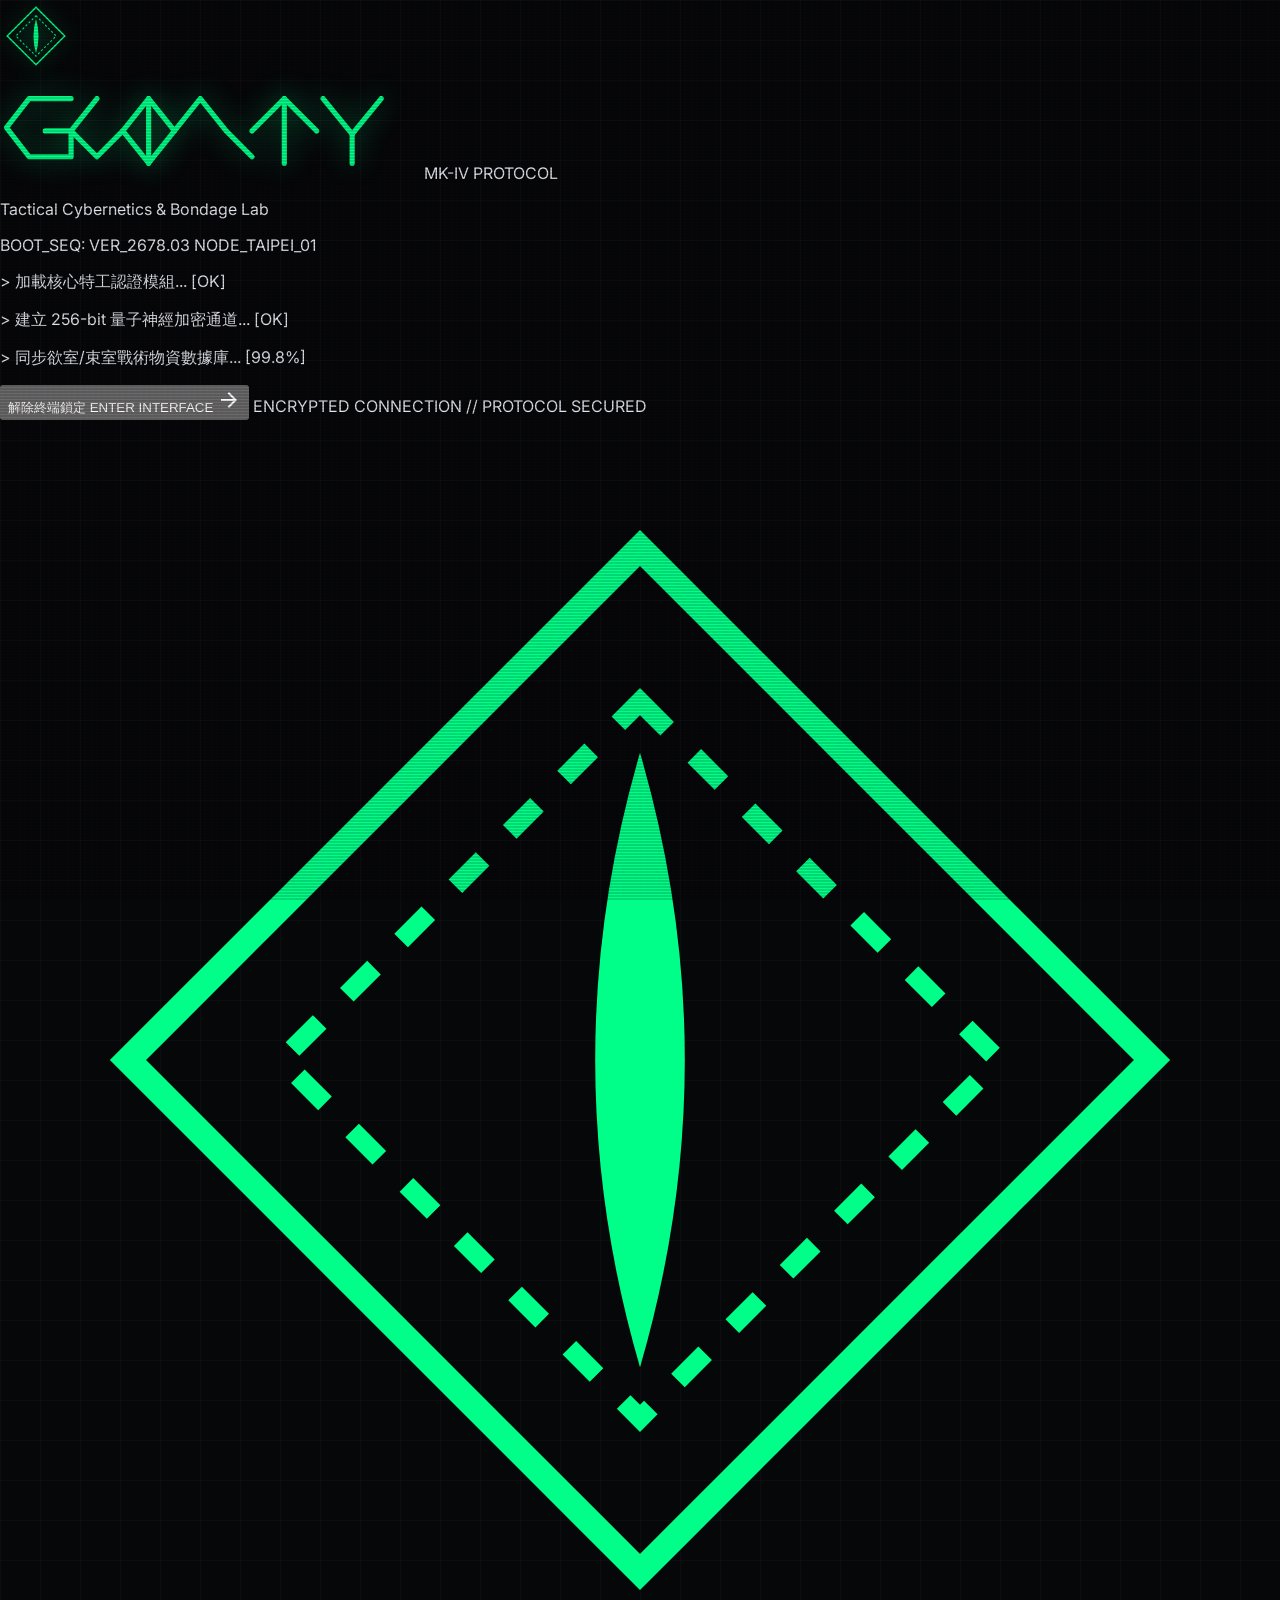
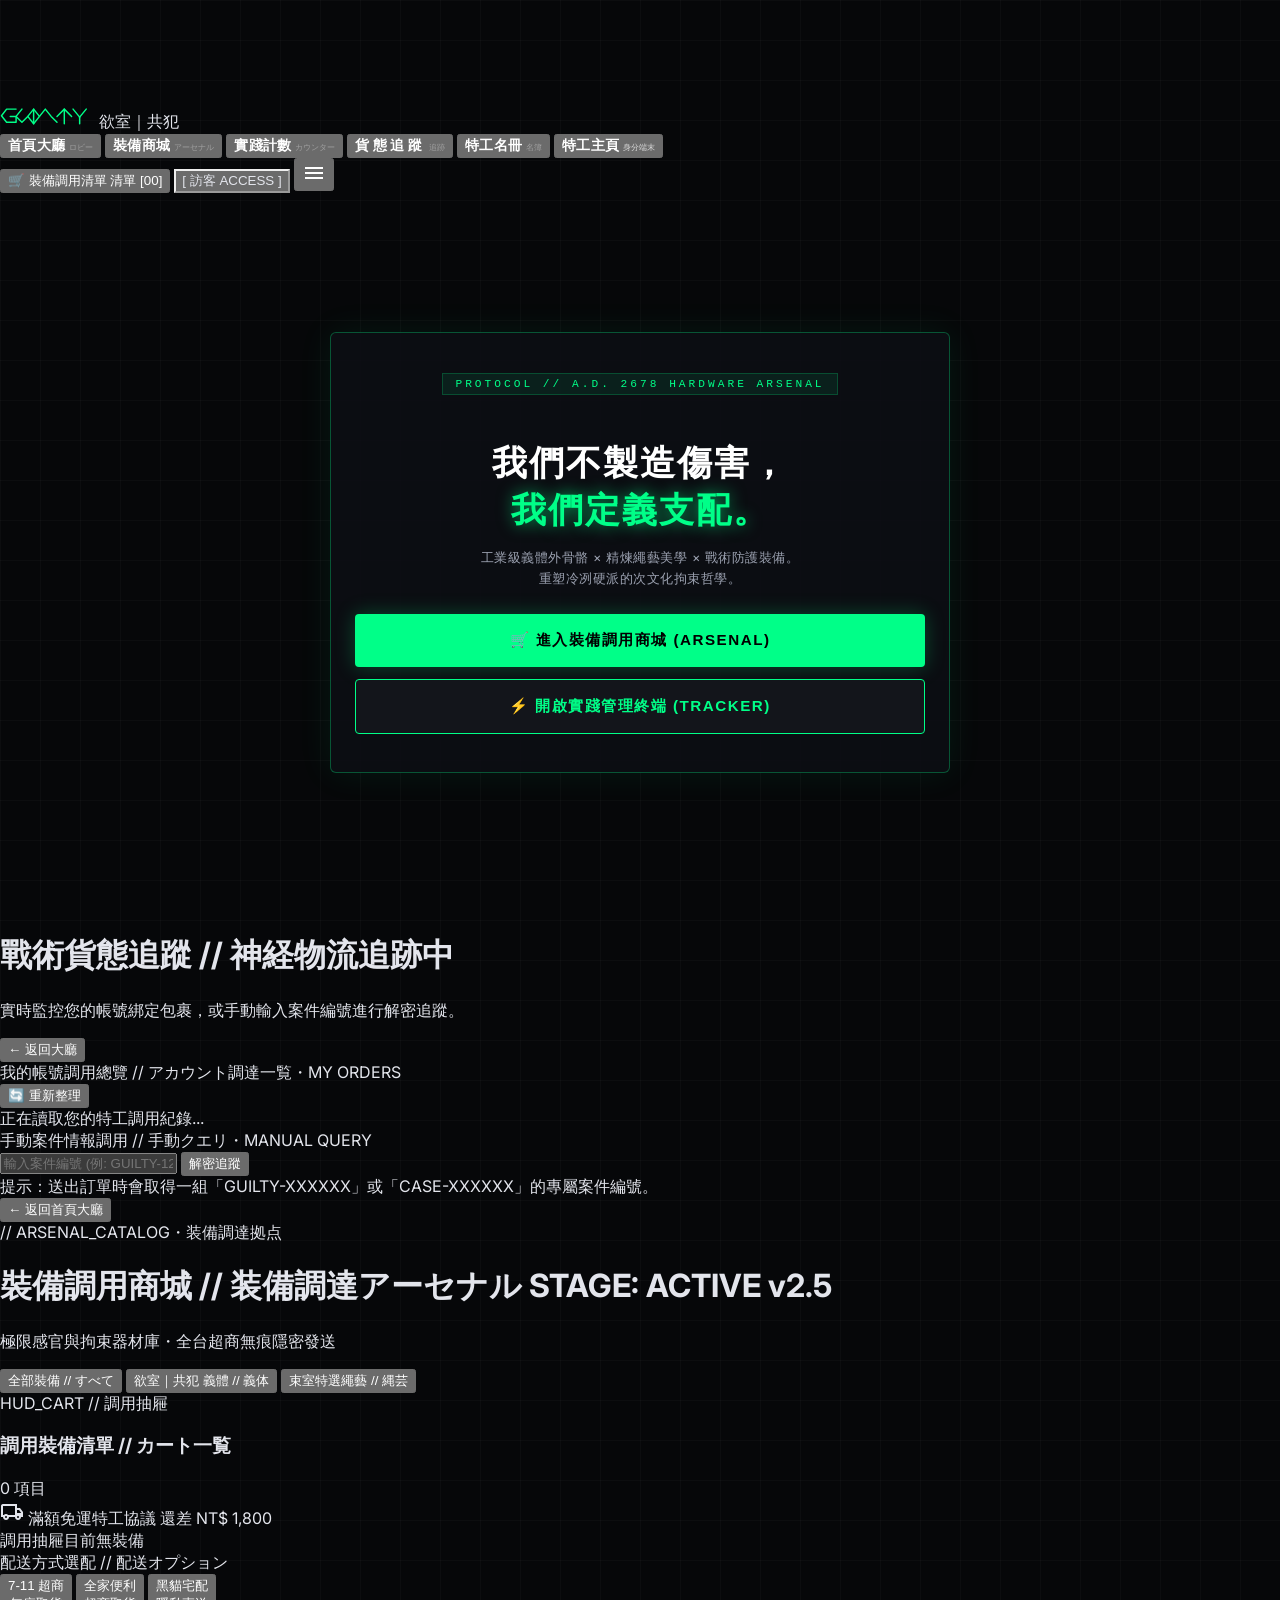
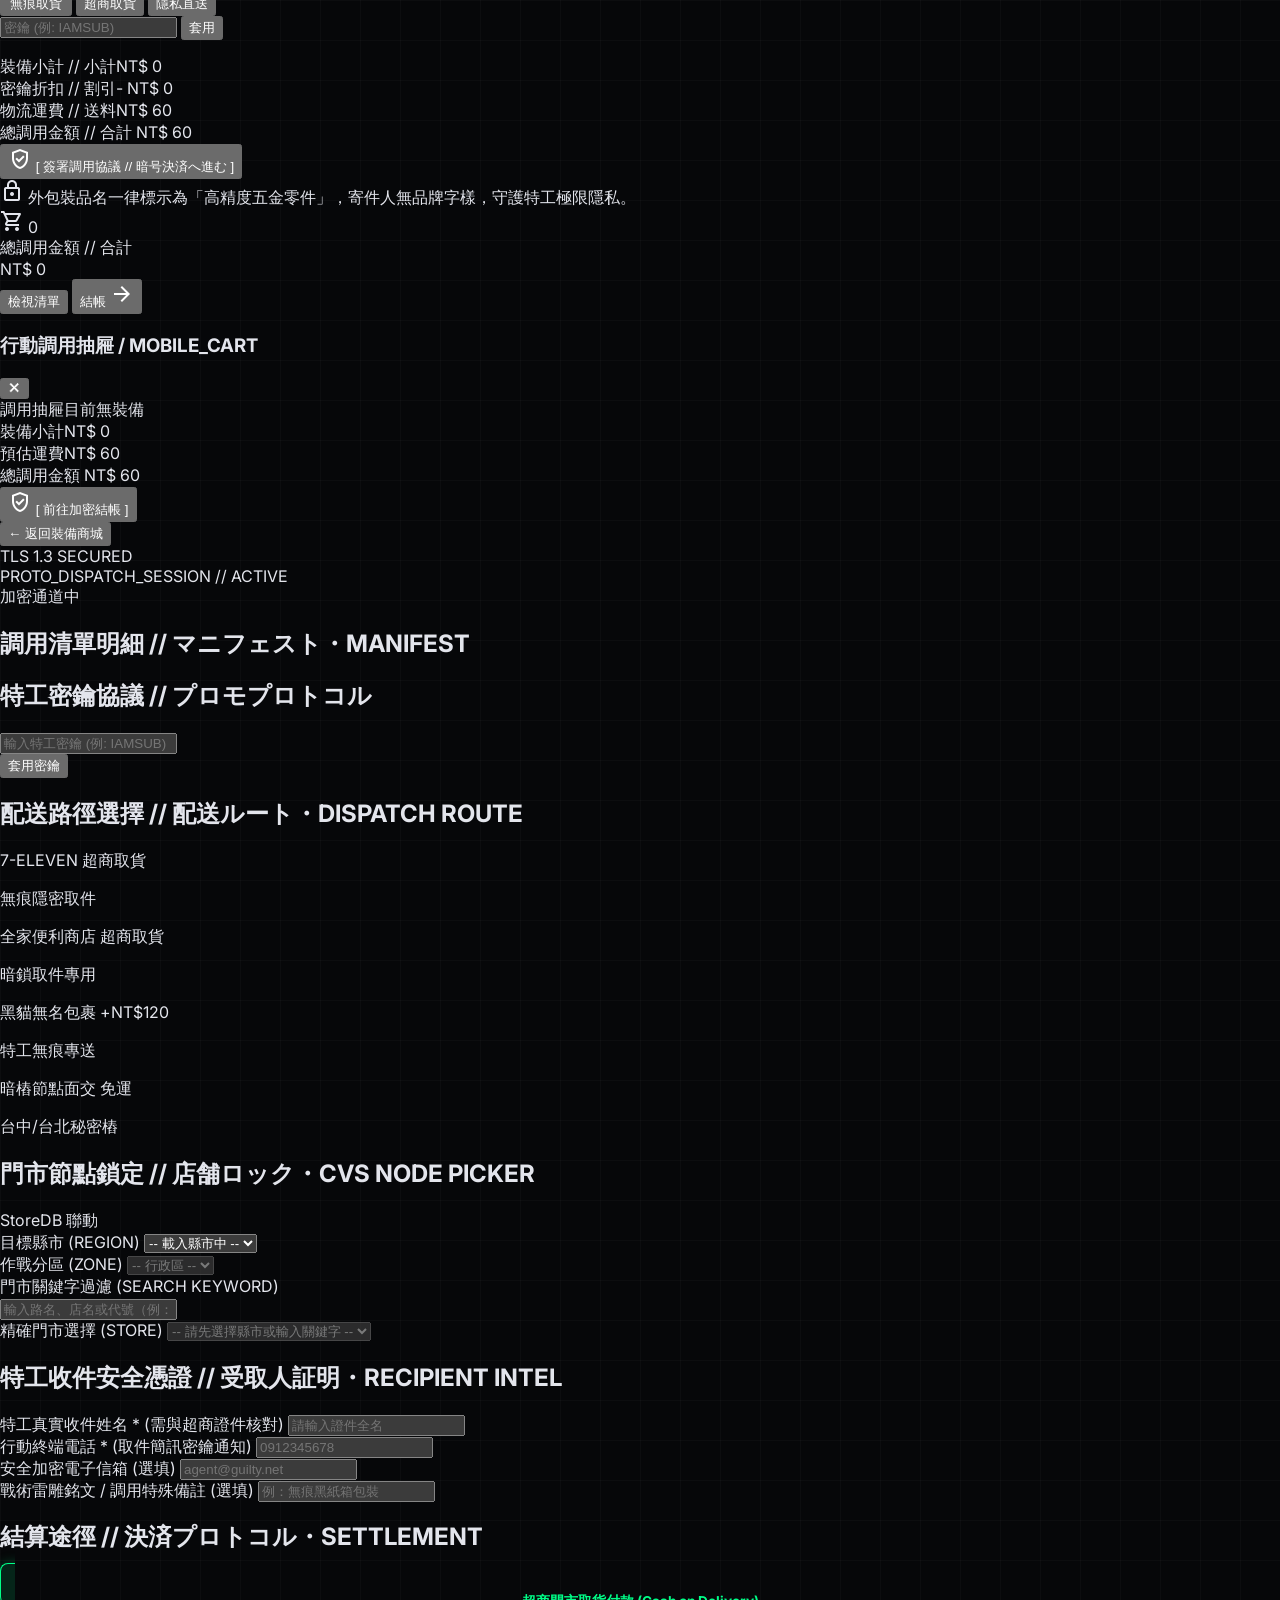
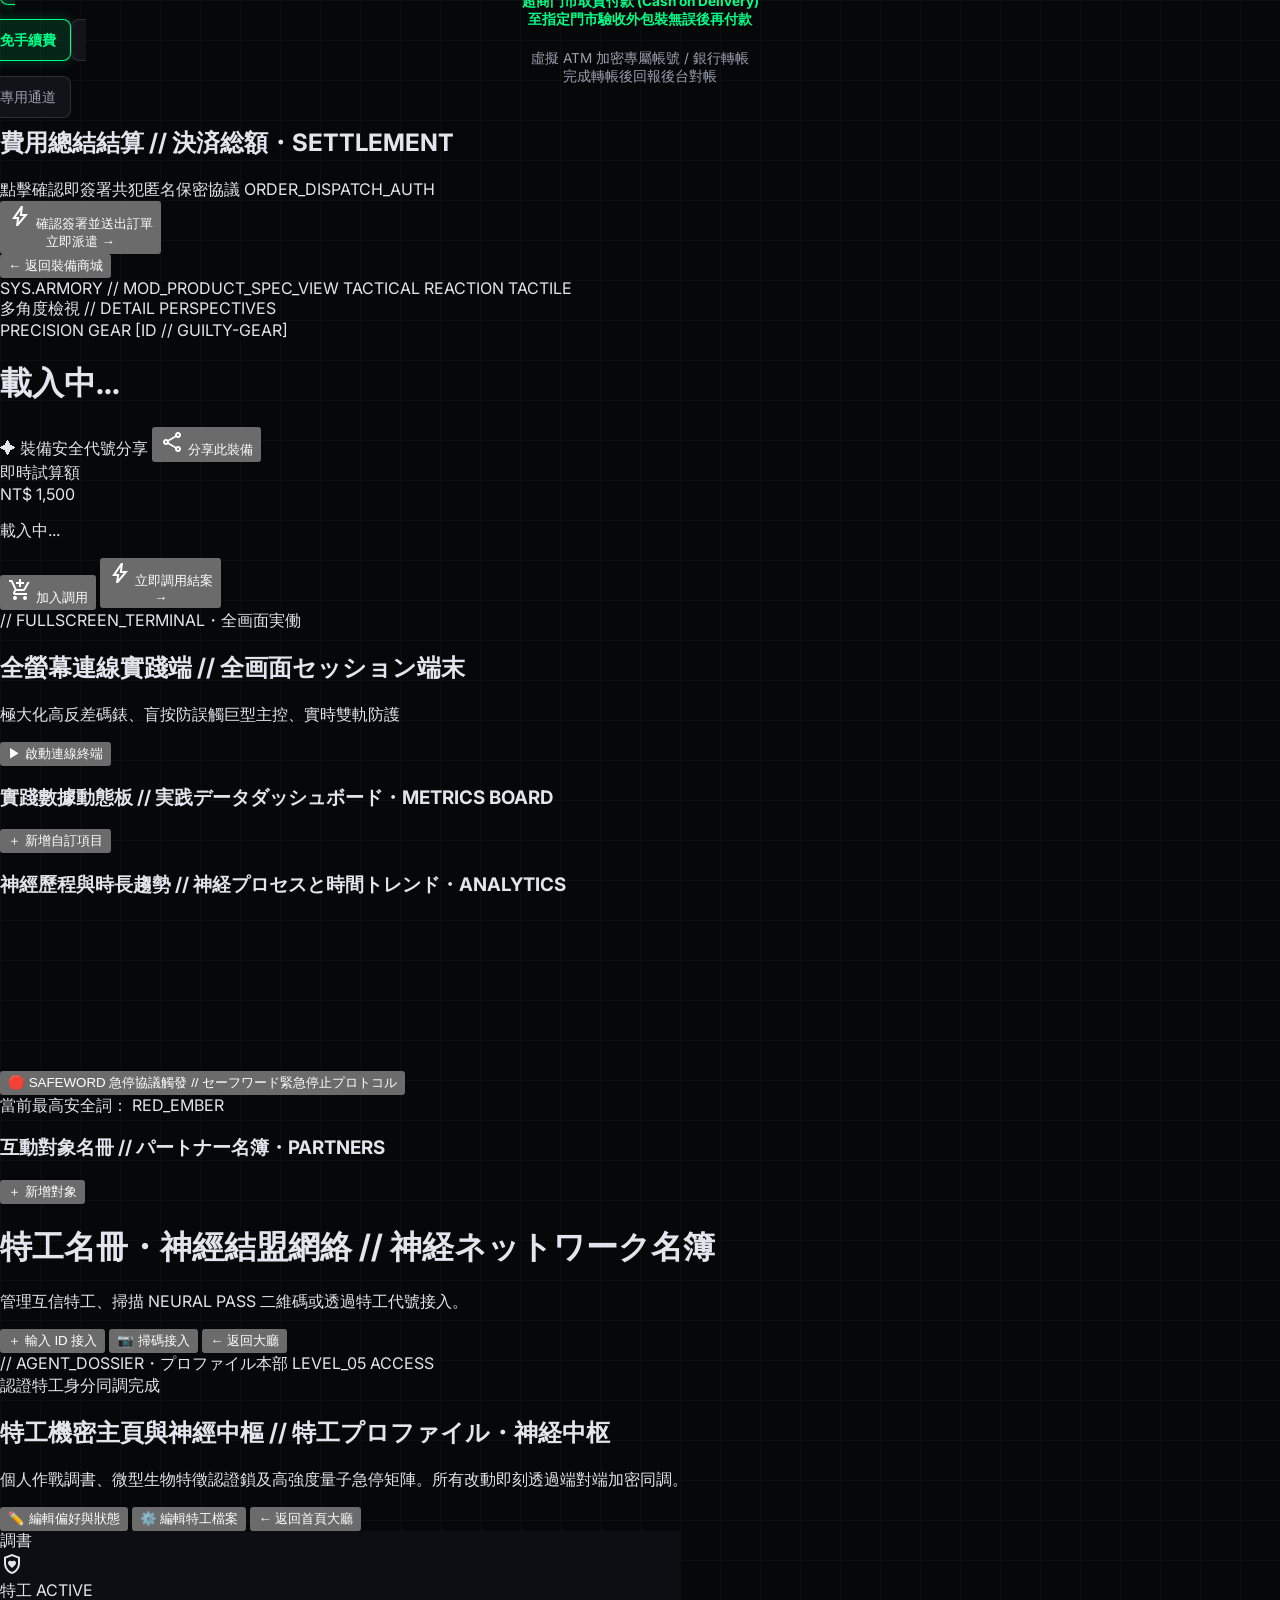
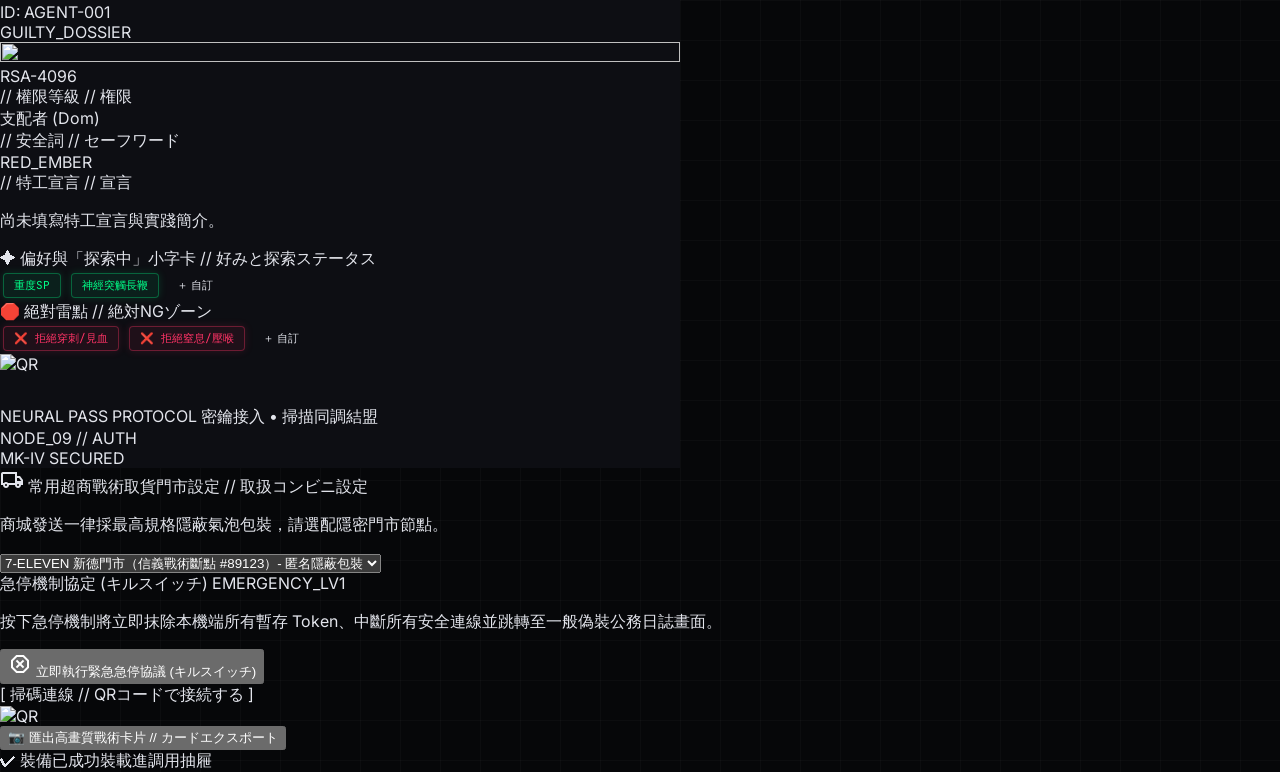
==== commit 2ab68027: "Implement friends list rendering functionality Added a function to render a friends list with agent " ====
--- a/index.html
+++ b/index.html
@@ -1859,6 +1859,51 @@
       }
     }
 
+  // 👥 渲染特工名冊好友清單（支援點擊開啟檔案）
+  function renderFriendsList() {
+    const container = document.getElementById("friendsListContainer");
+    if (!container) return;
+
+    const friends = (typeof trackerState !== 'undefined') ? (trackerState.friends || trackerState.partners || []) : [];
+
+    if (friends.length === 0) {
+      container.innerHTML = `
+        <div class="bg-surface-container-low p-8 rounded-xl border border-white/10 text-center space-y-3">
+          <div class="text-zinc-500 text-xs">目前名冊中尚無連線中的特工節點。</div>
+          <p class="text-[11px] text-zinc-400">您可以透過點擊右上角「掃碼接入」或「輸入 ID 接入」來擴展您的神經結盟網絡。</p>
+        </div>
+      `;
+      return;
+    }
+
+    container.innerHTML = friends.map(f => `
+      <div class="bg-surface-container-low p-4 rounded-xl border border-white/10 hover:border-[#00ff88]/50 transition-all flex items-center justify-between cursor-pointer" onclick="openAgentProfileModal('${f.agentId}')">
+        <div class="flex items-center gap-3.5">
+          <img src="${f.avatar || 'https://api.dicebear.com/7.x/bottts/svg?seed=' + f.agentId}" class="w-12 h-12 rounded-lg border border-[#00ff88]/40 object-cover bg-black">
+          <div>
+            <div class="flex items-center gap-2">
+              <span class="text-sm font-bold text-white">${f.name}</span>
+              <span class="text-[10px] font-mono text-[#00ff88] bg-[#00ff88]/10 px-2 py-0.5 rounded border border-[#00ff88]/30">${f.role || '特工'}</span>
+            </div>
+            <div class="text-xs font-mono text-zinc-400 mt-0.5">ID: ${f.agentId}</div>
+            <p class="text-[11px] text-zinc-300 mt-1 line-clamp-1">${f.bio || '此特工尚未留下公開宣言。'}</p>
+          </div>
+        </div>
+        <div class="text-xs font-mono text-[#00ff88] flex items-center gap-1">
+          <span>查看調書</span>
+          <span>→</span>
+        </div>
+      </div>
+    `).join('');
+  }
+
+  // 統一用來開啟任意特工情報彈窗的觸發函式
+  function openAgentProfileModal(agentId) {
+    if (typeof lookupAndShowAgentProfile === 'function') {
+      lookupAndShowAgentProfile(agentId);
+    }
+  }
+
   // 📷 動態產生帶有特工 ID 的專屬 QR Code (支援原相機與 LINE 掃描器)
     function updateDossierQRCode() {
       const tProf = (typeof trackerState !== 'undefined' && trackerState.profile) ? trackerState.profile : { agentId: "AGENT-9481" };
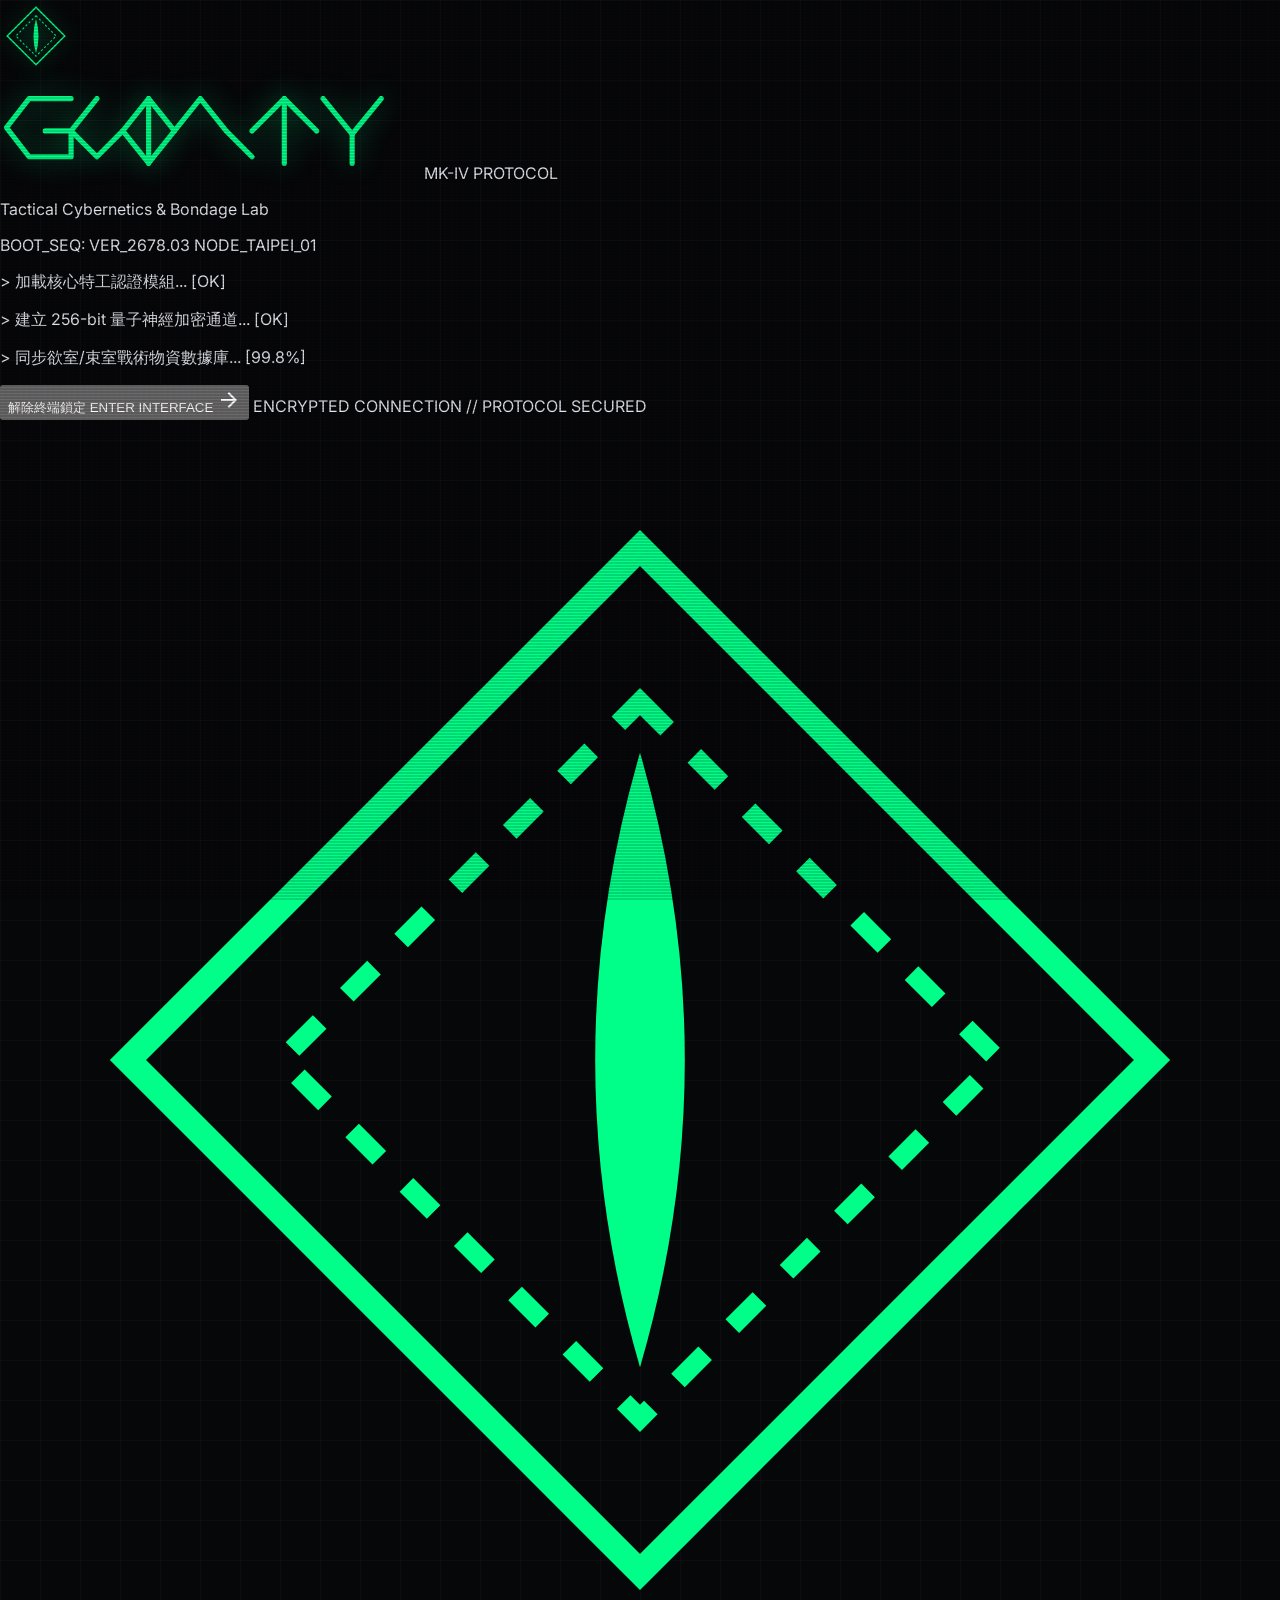
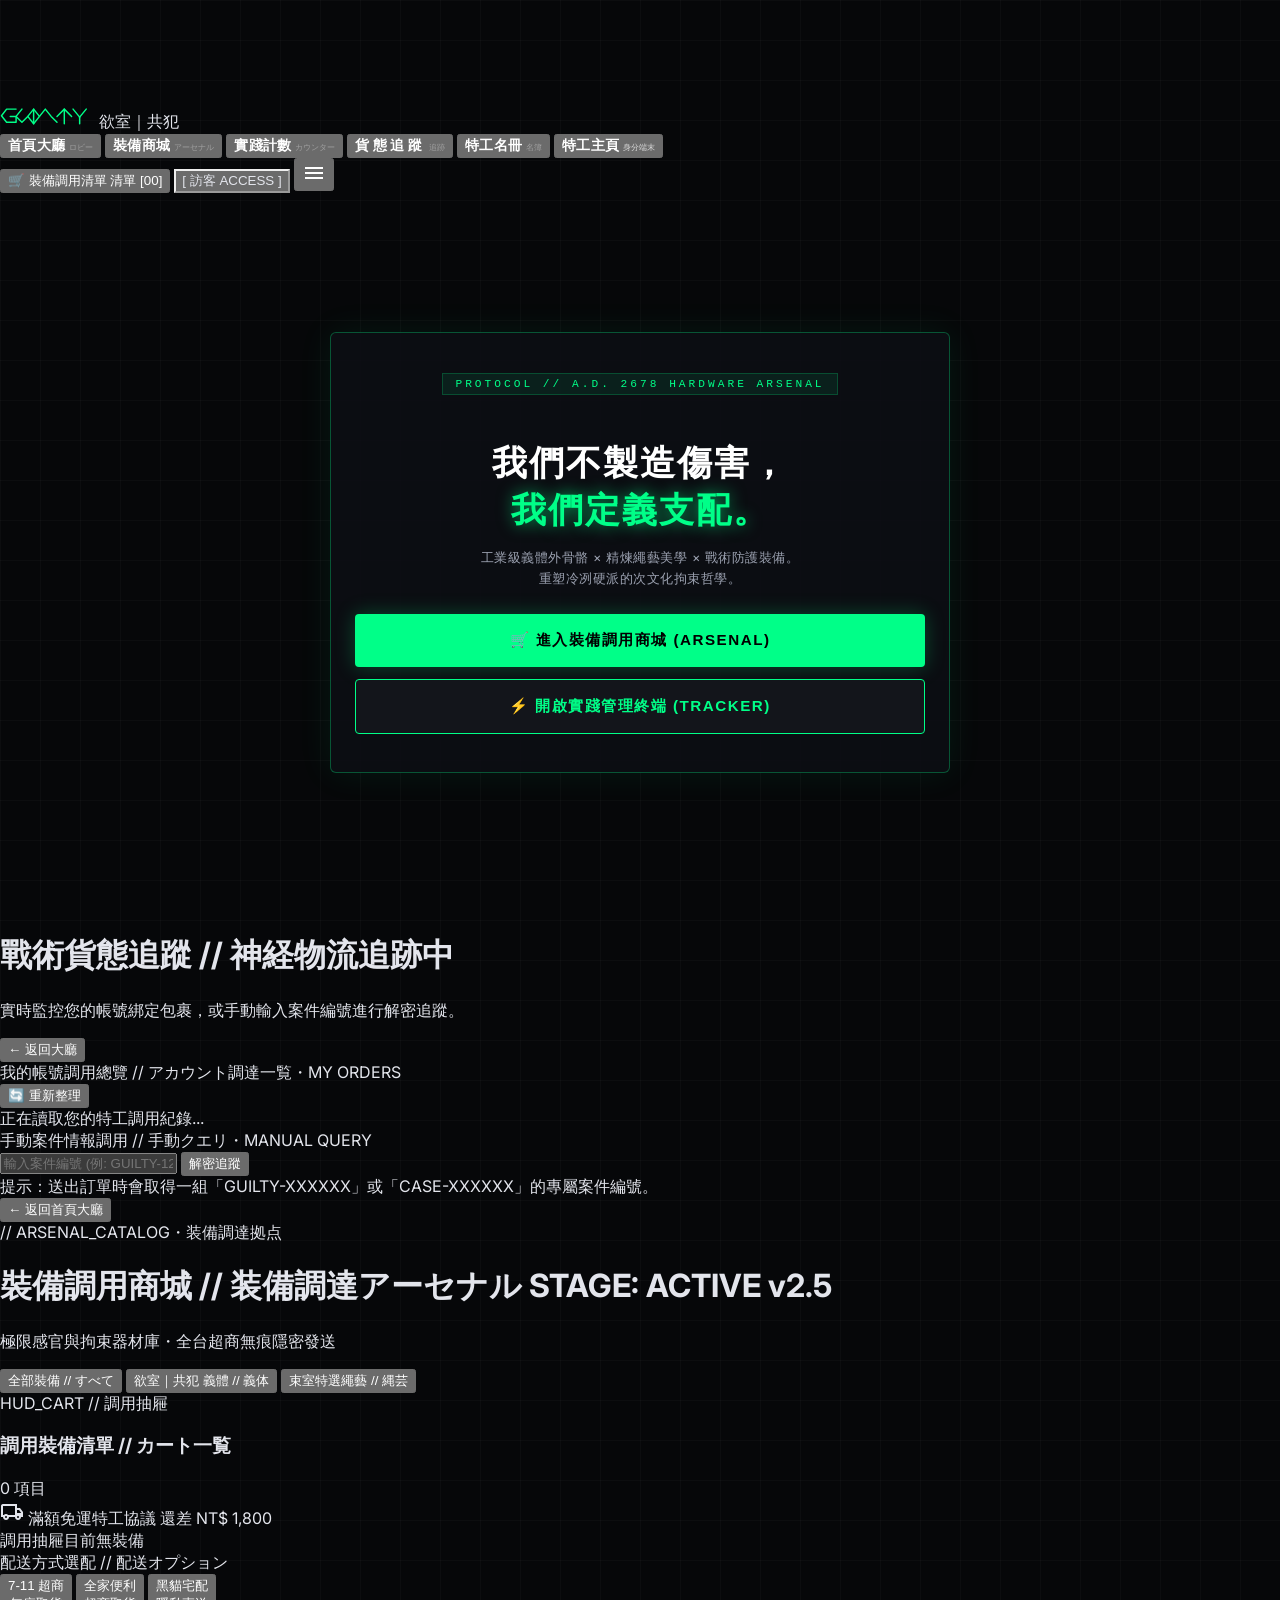
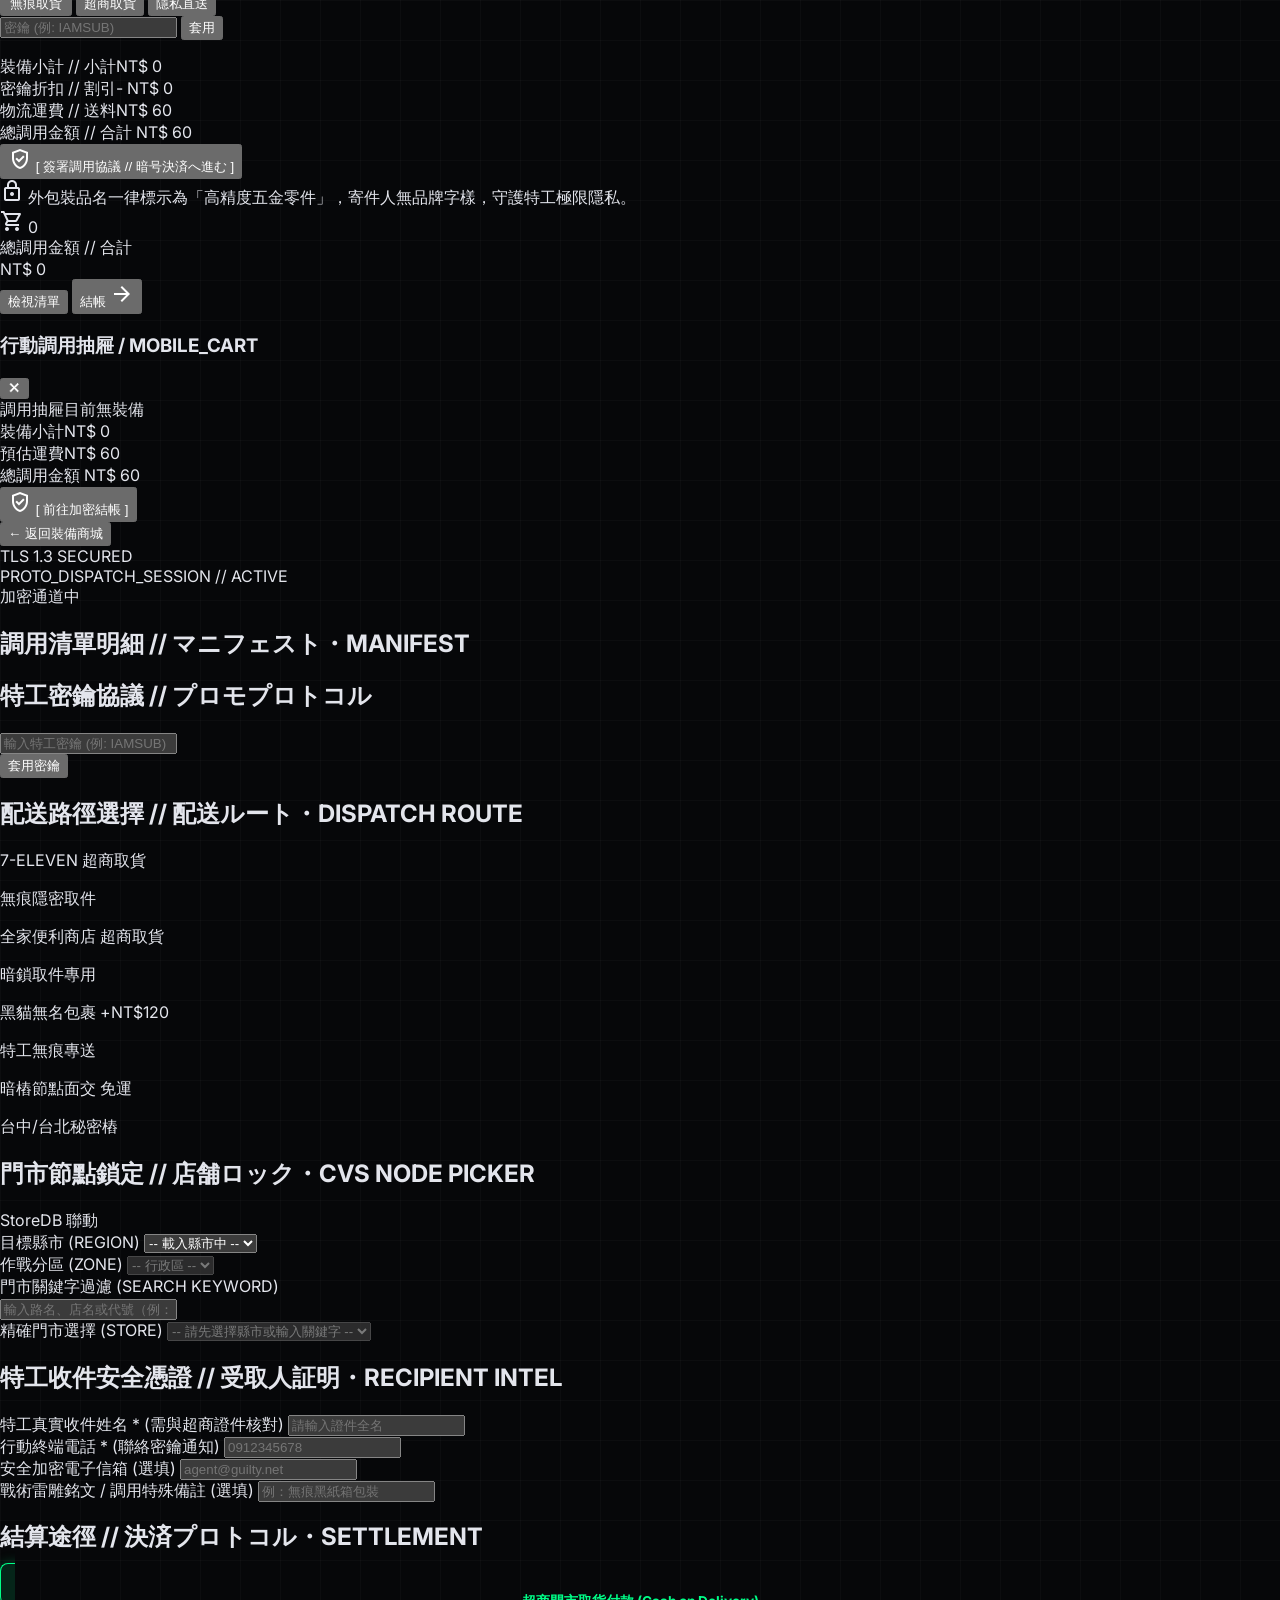
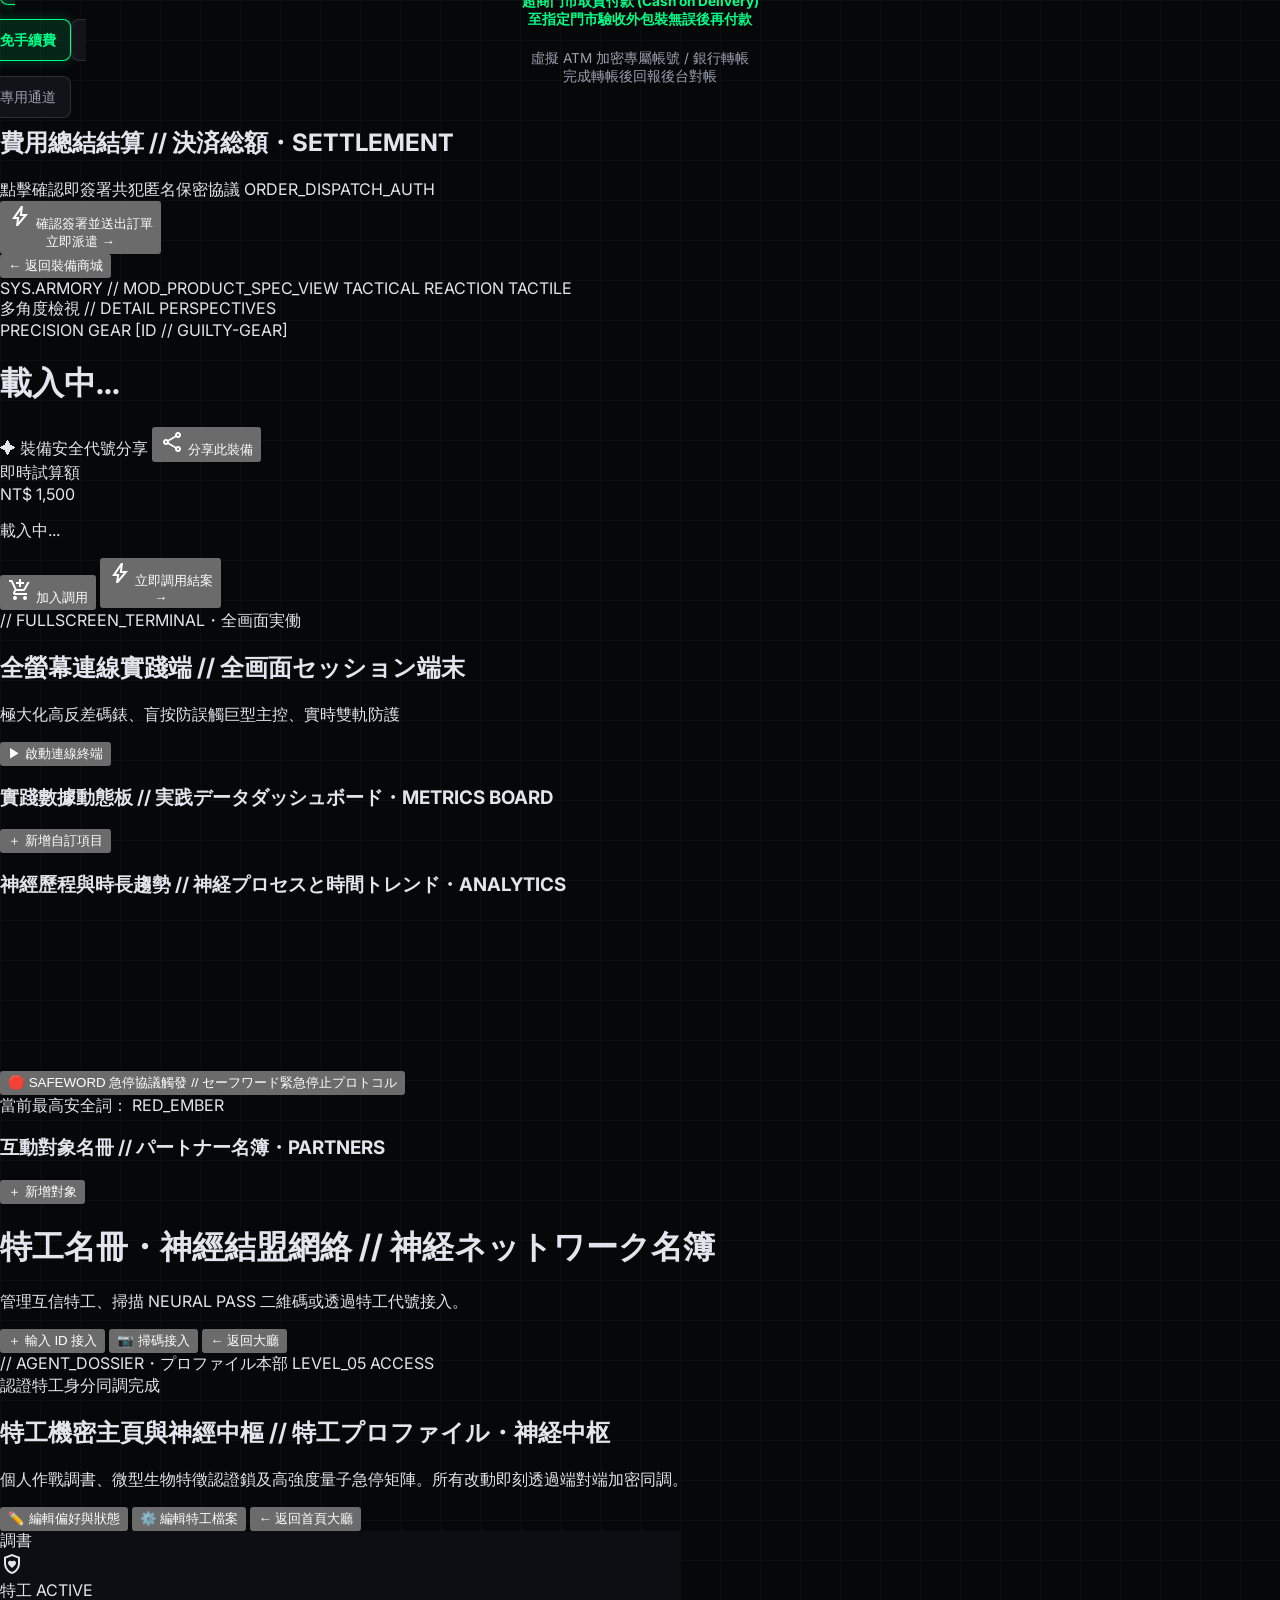
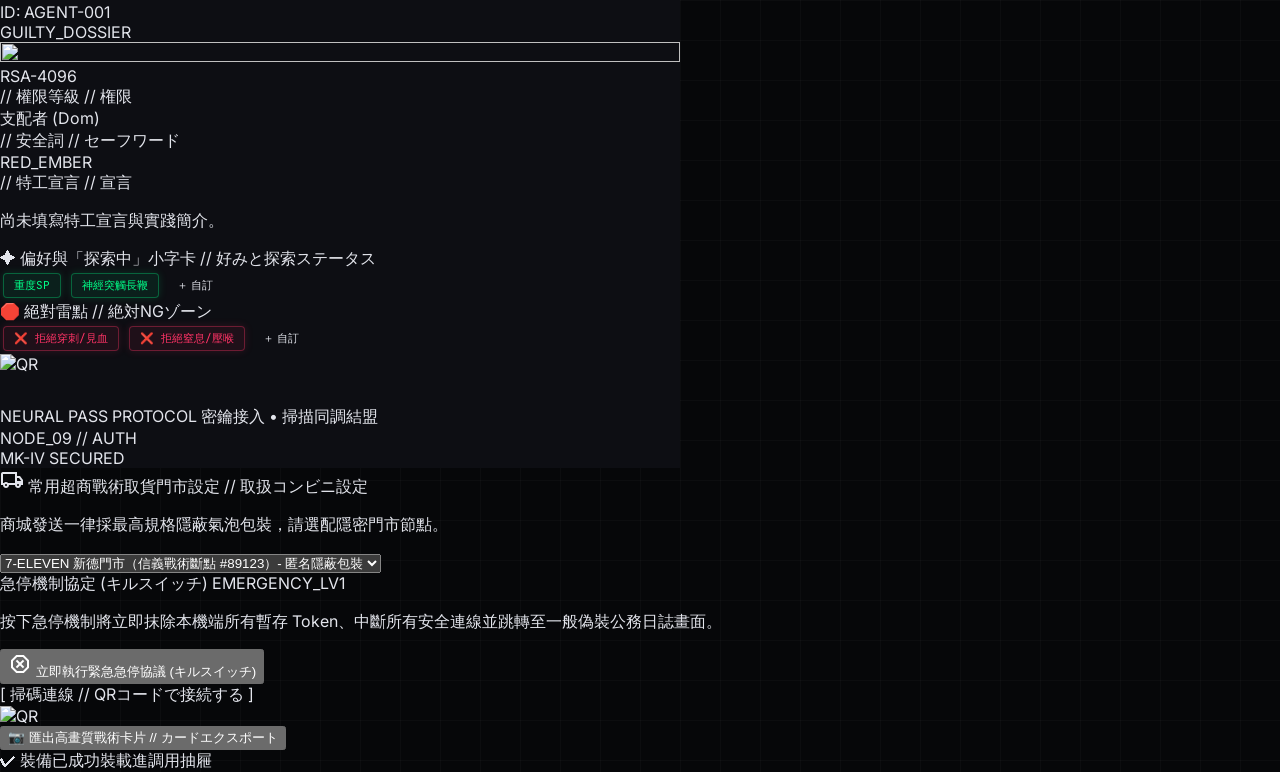
==== commit 1e8d85d2: "Optimize shipping options and input fields Updated labels and placeholders for shipping options and " ====
--- a/index.html
+++ b/index.html
@@ -862,7 +862,7 @@
           <input type="hidden" id="finalShippingLocation">
         </section>
 
-        <!-- 5. 特工收件安全憑證 -->
+        <!-- 5. 特工收件安全憑證 (已優化面交與超商雙軌) -->
         <section class="bg-[#121316] border border-white/10 rounded-xl p-4 shadow-lg space-y-3 font-mono">
           <div class="flex items-center justify-between">
             <div class="flex items-center gap-2">
@@ -875,13 +875,20 @@
           </div>
           <div class="space-y-3 text-xs">
             <div>
-              <label class="block text-[10px] text-neutral-300 mb-1">特工真實收件姓名 * <span class="text-[#00ff88]">(需與超商證件核對)</span></label>
+              <label class="block text-[10px] text-neutral-300 mb-1" id="checkoutNameLabel">特工真實收件姓名 * <span class="text-[#00ff88]">(需與超商證件核對)</span></label>
               <input type="text" id="checkoutNameInput" required class="w-full bg-[#0d0e11] border border-white/15 rounded-lg px-3 py-2.5 text-white" placeholder="請輸入證件全名">
             </div>
             <div>
-              <label class="block text-[10px] text-neutral-300 mb-1">行動終端電話 * <span class="text-[#00ff88]">(取件簡訊密鑰通知)</span></label>
+              <label class="block text-[10px] text-neutral-300 mb-1">行動終端電話 * <span class="text-[#00ff88]">(聯絡密鑰通知)</span></label>
               <input type="tel" id="checkoutPhoneInput" required class="w-full bg-[#0d0e11] border border-white/15 rounded-lg px-3 py-2.5 text-white" placeholder="0912345678">
             </div>
+
+            <!-- 🌟 面交與宅配專屬的地點/備註輸入框 -->
+            <div id="manualLocationGroup" style="display:none;">
+              <label class="block text-[10px] text-[#00ff88] mb-1 font-bold" id="manualLocationLabel">面交地點與時間約定 *</label>
+              <input type="text" id="manualLocationInput" class="w-full bg-[#0d0e11] border border-[#00ff88]/40 rounded-lg px-3 py-2.5 text-white" placeholder="例：台中秋紅谷 / 週末下午面交">
+            </div>
+
             <div>
               <label class="block text-[10px] text-neutral-300 mb-1">安全加密電子信箱 <span class="text-neutral-500">(選填)</span></label>
               <input type="email" id="checkoutEmailInput" class="w-full bg-[#0d0e11] border border-white/15 rounded-lg px-3 py-2.5 text-white" placeholder="agent@guilty.net">
@@ -1626,6 +1633,30 @@
       }
     }
 
+  // 💳 點擊結算途徑（付款方式）時的單選與樣式切換
+    function selectPayment(method, el) {
+      // 1. 移除所有付款選項卡片的 active 樣式與綠框
+      document.querySelectorAll('#view-checkout .radio-card, #view-checkout [id^="payMethod"]').forEach(card => {
+        card.classList.remove('border-[#00ff88]', 'bg-[#00ff88]/5', 'active');
+        card.classList.add('border-white/10', 'bg-[#16181d]/60');
+      });
+
+      // 2. 僅對當前點擊的卡片加上選中綠框與樣式
+      el.classList.remove('border-white/10', 'bg-[#16181d]/60');
+      el.classList.add('border-[#00ff88]', 'bg-[#00ff88]/5', 'active');
+
+      // 3. 設定全域變數
+      if (typeof selectedPaymentMethod !== 'undefined') {
+        selectedPaymentMethod = method;
+      }
+
+      // 如果有額外提示文字可同步更新
+      const noteElem = document.getElementById("paymentNote");
+      if (noteElem) {
+        noteElem.textContent = (method === 'cod') ? "至指定門市驗收外包裝無誤後再付款" : "完成轉帳後回報後台對帳";
+      }
+    }
+
     // 🌐 升級版視圖切換：自動關閉手機選單並捲動至頂部
     function switchViewAndCloseNav(viewFunction) {
       toggleNav(false);
@@ -1802,6 +1833,220 @@
           </div>
         `;
       }).join('');
+    }
+
+  // 🚚 點擊配送路徑卡片時的聯動切換邏輯
+    function selectShippingCard(method, el) {
+      document.querySelectorAll('.ship-option-card').forEach(card => {
+        card.classList.remove('border-[#00ff88]', 'bg-[#00ff88]/5');
+        card.classList.add('border-white/10', 'bg-[#16181d]/60');
+      });
+      el.classList.remove('border-white/10', 'bg-[#16181d]/60');
+      el.classList.add('border-[#00ff88]', 'bg-[#00ff88]/5');
+
+      if (typeof selectedShippingMethod !== 'undefined') {
+        selectedShippingMethod = method;
+      }
+
+      const cvsContainer = document.getElementById("cvsDropdownContainer");
+      const manualGroup = document.getElementById("manualLocationGroup");
+      const manualInput = document.getElementById("manualLocationInput");
+
+      if (method === '711' || method === 'family') {
+        if (cvsContainer) cvsContainer.style.display = "block";
+        if (manualGroup) manualGroup.style.display = "none";
+        if (typeof loadCvsCities === 'function') loadCvsCities(method);
+      } else if (method === 'home') {
+        if (cvsContainer) cvsContainer.style.display = "none";
+        if (manualGroup) manualGroup.style.display = "block";
+        if (manualInput) manualInput.placeholder = "請輸入黑貓宅配完整收件地址...";
+        const hiddenLoc = document.getElementById("finalShippingLocation");
+        if (hiddenLoc) hiddenLoc.value = "黑貓宅配到府";
+      } else if (method === 'meetup') {
+        // 🌟 暗樁節點面交：隱藏超商選單，改成專屬的面交點與時間備註輸入框
+        if (cvsContainer) cvsContainer.style.display = "none";
+        if (manualGroup) manualGroup.style.display = "block";
+        if (manualInput) manualInput.placeholder = "請填寫面交地點（例：台中秋紅谷 / 台北松菸）與方便的時間...";
+        const hiddenLoc = document.getElementById("finalShippingLocation");
+        if (hiddenLoc) hiddenLoc.value = "暗樁節點面交";
+      }
+
+      if (typeof renderCheckoutSummary === 'function') {
+        renderCheckoutSummary();
+      }
+    }
+
+    // 🚀 包含面交隱私優化與金額計算的訂單送出函式
+    function submitOrderToDatabase() {
+      if (typeof cart !== 'undefined' && cart.length === 0) {
+        alert("❌ 錯誤：調用清單目前為空！");
+        return;
+      }
+
+      const nameInput = document.getElementById("checkoutNameInput");
+      const phoneInput = document.getElementById("checkoutPhoneInput");
+      const emailInput = document.getElementById("checkoutEmailInput");
+      const noteInput = document.getElementById("checkoutNoteInput");
+
+      const name = nameInput ? nameInput.value.trim() : "";
+      const phone = phoneInput ? phoneInput.value.trim() : "";
+      const email = emailInput ? emailInput.value.trim() : "";
+      const note = noteInput ? noteInput.value.trim() : "";
+
+      const shippingMethod = typeof selectedShippingMethod !== 'undefined' ? selectedShippingMethod : '711';
+
+      if (!name || !phone) {
+        // 針對面交與超商給予不同的精準提示
+        if (shippingMethod === 'meetup') {
+          alert("⚠️ 請填寫您的特工暱稱與行動終端電話，以便面交聯繫！");
+        } else {
+          alert("⚠️ 請完整填寫真實收件姓名與行動終端電話（需與超商證件核對）！");
+        }
+        return;
+      }
+
+      let finalLocation = "";
+      const manualInput = document.getElementById("manualLocationInput");
+
+      if (shippingMethod === 'home' || shippingMethod === 'meetup') {
+        finalLocation = manualInput ? manualInput.value.trim() : "";
+        if (!finalLocation) {
+          alert(shippingMethod === 'meetup' ? "⚠️ 請填寫面交地點（例：台中秋紅谷）與約定時間備註！" : "⚠️️ 請填寫詳細收件地址！");
+          return;
+        }
+      } else {
+        finalLocation = document.getElementById("finalShippingLocation").value;
+        if (!finalLocation) {
+          alert("⚠️ 請透過上方選單鎖定目標 7-11 / 全家超商門市！");
+          return;
+        }
+      }
+
+      let subtotal = cart.reduce((sum, item) => sum + (item.price * item.qty), 0);
+      let discountedSubtotal = Math.round(subtotal * (typeof activeDiscountRate !== 'undefined' ? activeDiscountRate : 1.0));
+      let finalSubtotal = Math.max(0, discountedSubtotal - (typeof activePromoDiscount !== 'undefined' ? activePromoDiscount : 0));
+      let totalPayable = finalSubtotal + (typeof activeShippingFee !== 'undefined' ? activeShippingFee : 60);
+
+      const orderId = "GUILTY-" + Date.now().toString().slice(-6);
+      
+      // 若是面交，註明這筆訂單為暱稱隱密面交
+      const finalName = (shippingMethod === 'meetup') ? `${name} (面交暱稱)` : name;
+
+      const orderPayload = {
+        action: "createOrder",
+        orderId: orderId,
+        product: cart.map(i => `${i.title} (${i.spec}) x${i.qty}`).join(" ｜ "),
+        price: totalPayable,
+        name: finalName,
+        phone: phone,
+        email: email,
+        shipping: shippingMethod,
+        location: finalLocation,
+        payment: (typeof selectedPaymentMethod !== 'undefined' && selectedPaymentMethod === 'cod') ? '超商取貨付款 / 面交結算' : '虛擬ATM轉帳',
+        engraving: note,
+        items: cart
+      };
+
+      const btn = event.target.closest("button");
+      if (btn) { btn.disabled = true; btn.textContent = "量子加密傳輸中..."; }
+
+      fetch(CONFIG.API_URL, {
+        method: "POST",
+        mode: "no-cors",
+        headers: { "Content-Type": "text/plain;charset=utf-8" },
+        body: JSON.stringify(orderPayload)
+      }).then(() => {
+        localStorage.removeItem("guilty_cart");
+        if (typeof cart !== 'undefined') cart = [];
+        if (typeof updateCartUI === 'function') updateCartUI();
+        
+        alert(`✔【訂單派遣成功】\n\n案件編號：${orderId}\n應付總額：NT$ ${totalPayable.toLocaleString()}\n\n已成功將協議同步至總部後台！`);
+        showLandingView();
+      }).catch(() => {
+        if (btn) { btn.disabled = false; btn.innerHTML = '<div class="flex items-center gap-2"><span class="material-symbols-outlined text-lg">bolt</span><span>確認簽署並送出訂單</span></div>'; }
+        alert("❌ 訂單傳送逾時，請檢查連線狀態後重試。");
+      });
+    }
+  
+  // 🚚 點擊配送路徑卡片時的聯動切換邏輯
+ function selectShippingCard(method, el) {
+      document.querySelectorAll('.ship-option-card').forEach(card => {
+        card.classList.remove('border-[#00ff88]', 'bg-[#00ff88]/5');
+        card.classList.add('border-white/10', 'bg-[#16181d]/60');
+      });
+      el.classList.remove('border-white/10', 'bg-[#16181d]/60');
+      el.classList.add('border-[#00ff88]', 'bg-[#00ff88]/5');
+
+      if (typeof selectedShippingMethod !== 'undefined') {
+        selectedShippingMethod = method;
+      }
+
+      const cvsContainer = document.getElementById("cvsDropdownContainer");
+      const manualGroup = document.getElementById("manualLocationGroup");
+      const manualInput = document.getElementById("manualLocationInput");
+      const nameLabel = document.getElementById("checkoutNameLabel");
+      const nameInput = document.getElementById("checkoutNameInput");
+
+      if (method === '711' || method === 'family') {
+        if (cvsContainer) cvsContainer.style.display = "block";
+        if (manualGroup) manualGroup.style.display = "none";
+        if (nameLabel) nameLabel.innerHTML = `特工真實收件姓名 * <span class="text-[#00ff88]">(需與超商證件核對)</span>`;
+        if (nameInput) nameInput.placeholder = "請輸入證件全名";
+        if (typeof loadCvsCities === 'function') loadCvsCities(method);
+      } else if (method === 'home') {
+        if (cvsContainer) cvsContainer.style.display = "none";
+        if (manualGroup) manualGroup.style.display = "block";
+        if (nameLabel) nameLabel.innerHTML = `特工真實收件姓名 * <span class="text-[#00ff88]">(宅配收件人)</span>`;
+        if (nameInput) nameInput.placeholder = "請輸入收件人全名";
+        if (manualInput) manualInput.placeholder = "請輸入黑貓宅配完整收件地址...";
+        const hiddenLoc = document.getElementById("finalShippingLocation");
+        if (hiddenLoc) hiddenLoc.value = "黑貓宅配到府";
+      } else if (method === 'meetup') {
+        // 🌟 面交專屬優化：隱藏超商選單，開放暱稱與面交約定輸入
+        if (cvsContainer) cvsContainer.style.display = "none";
+        if (manualGroup) manualGroup.style.display = "block";
+        
+        // 將姓名欄位切換成「特工暱稱」提示，保護隱私
+        if (nameLabel) nameLabel.innerHTML = `特工代號 / 暱稱 * <span class="text-[#00ff88]">(面交聯絡稱呼，無需本名)</span>`;
+        if (nameInput) nameInput.placeholder = "請輸入您的暱稱或代號（例：夜梟）";
+        if (manualInput) manualInput.placeholder = "請填寫面交地點（例：台中秋紅谷）與約定時間...";
+        
+        const hiddenLoc = document.getElementById("finalShippingLocation");
+        if (hiddenLoc) hiddenLoc.value = "暗樁節點面交";
+      }
+
+      // 自動連動調整付款方式（面交/宅配不支援超商取貨付款）
+      if (typeof autoAdjustPaymentMethod === 'function') {
+        autoAdjustPaymentMethod(method);
+      }
+
+      if (typeof renderCheckoutSummary === 'function') {
+        renderCheckoutSummary();
+      }
+    }
+
+  // 當切換配送方式時，自動連動調整可用的付款方式
+    function autoAdjustPaymentMethod(shippingMethod) {
+      const codCard = document.getElementById("payMethodCod");
+      const bankCard = document.getElementById("payMethodBank");
+
+      if (shippingMethod === 'home' || shippingMethod === 'meetup') {
+        // 如果是宅配或面交，不支援超商取貨付款，強制切換至虛擬ATM/轉帳
+        if (codCard) {
+          codCard.style.opacity = "0.3";
+          codCard.style.pointerEvents = "none"; // 禁用水泥或超商付款
+        }
+        if (bankCard) {
+          // 自動幫特工勾選轉帳或面交結算
+          selectPayment('bank', bankCard);
+        }
+      } else {
+        // 如果是 7-11 或全家超商，恢復超商取貨付款選項
+        if (codCard) {
+          codCard.style.opacity = "1";
+          codCard.style.pointerEvents = "auto";
+        }
+      }
     }
 
     // 🔗 升級版全域深度連結與路由解析（支援原相機與 LINE 掃描器帶參數進入）
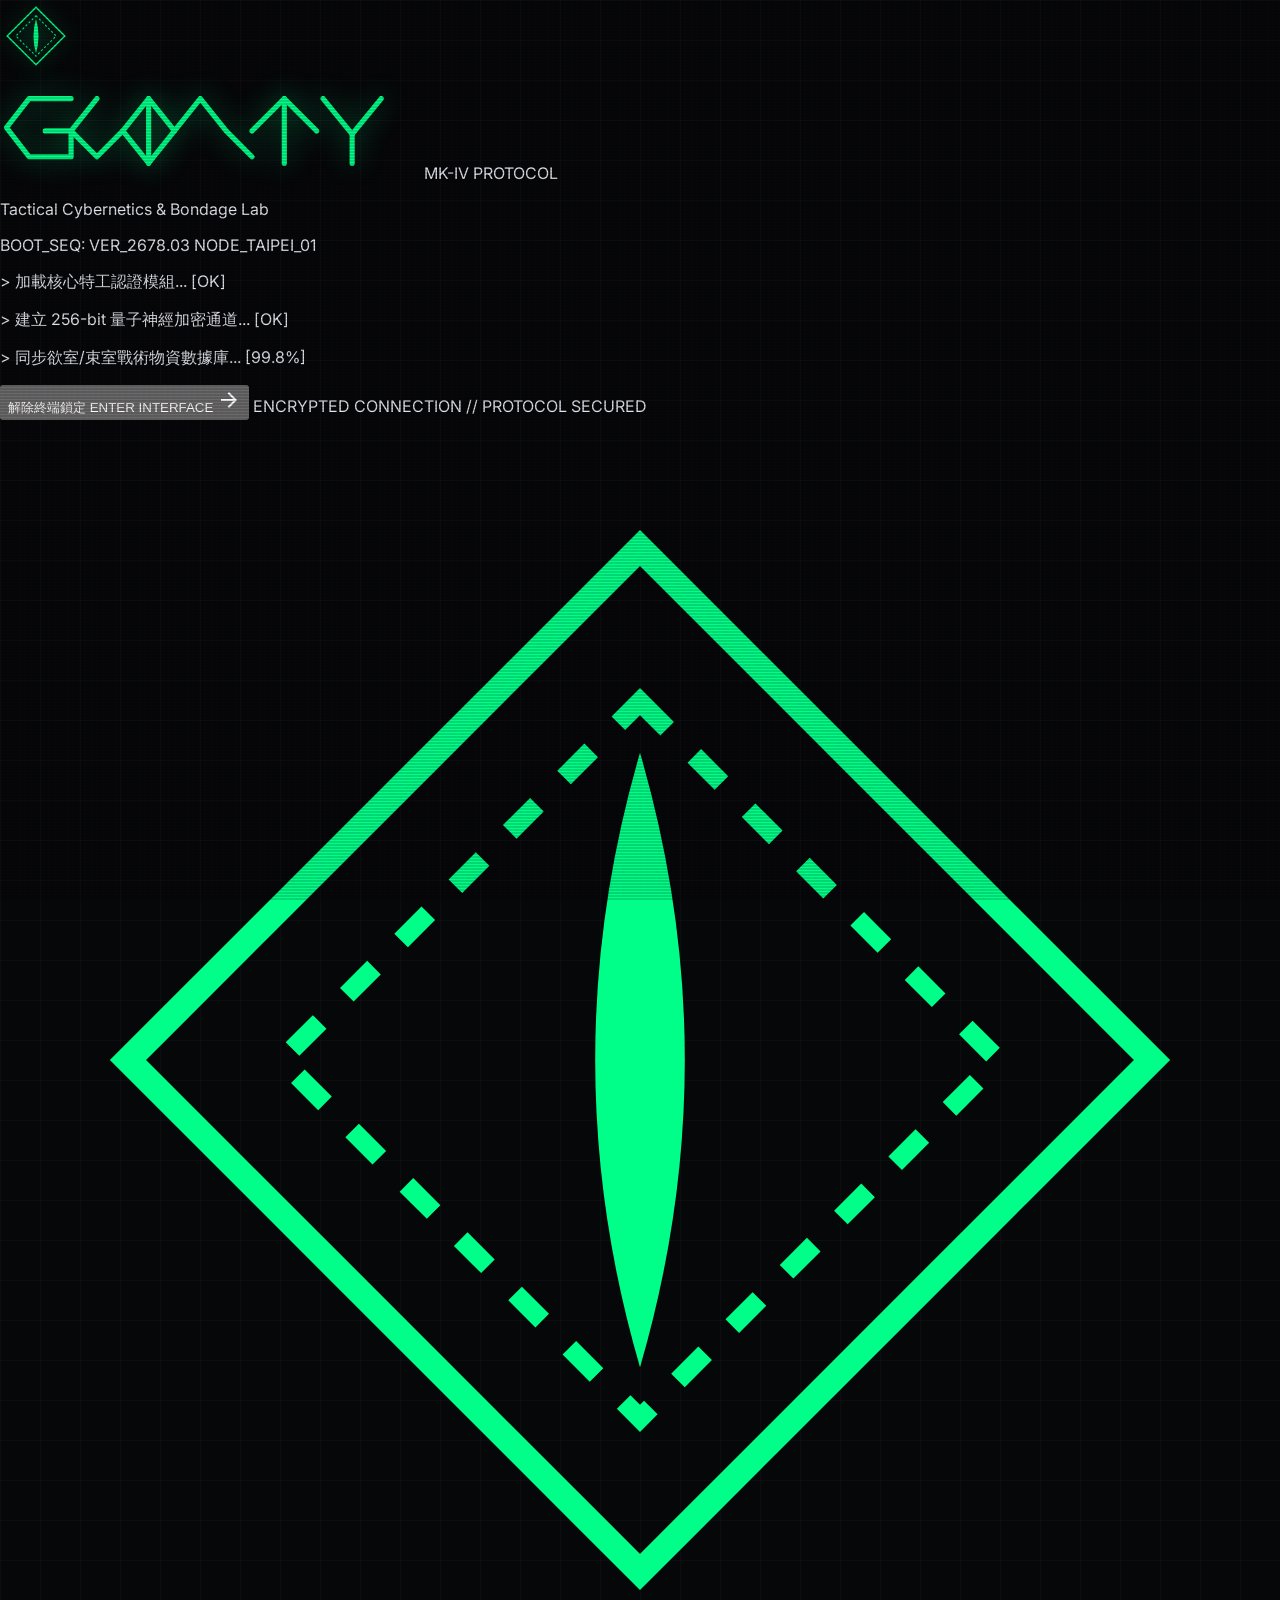
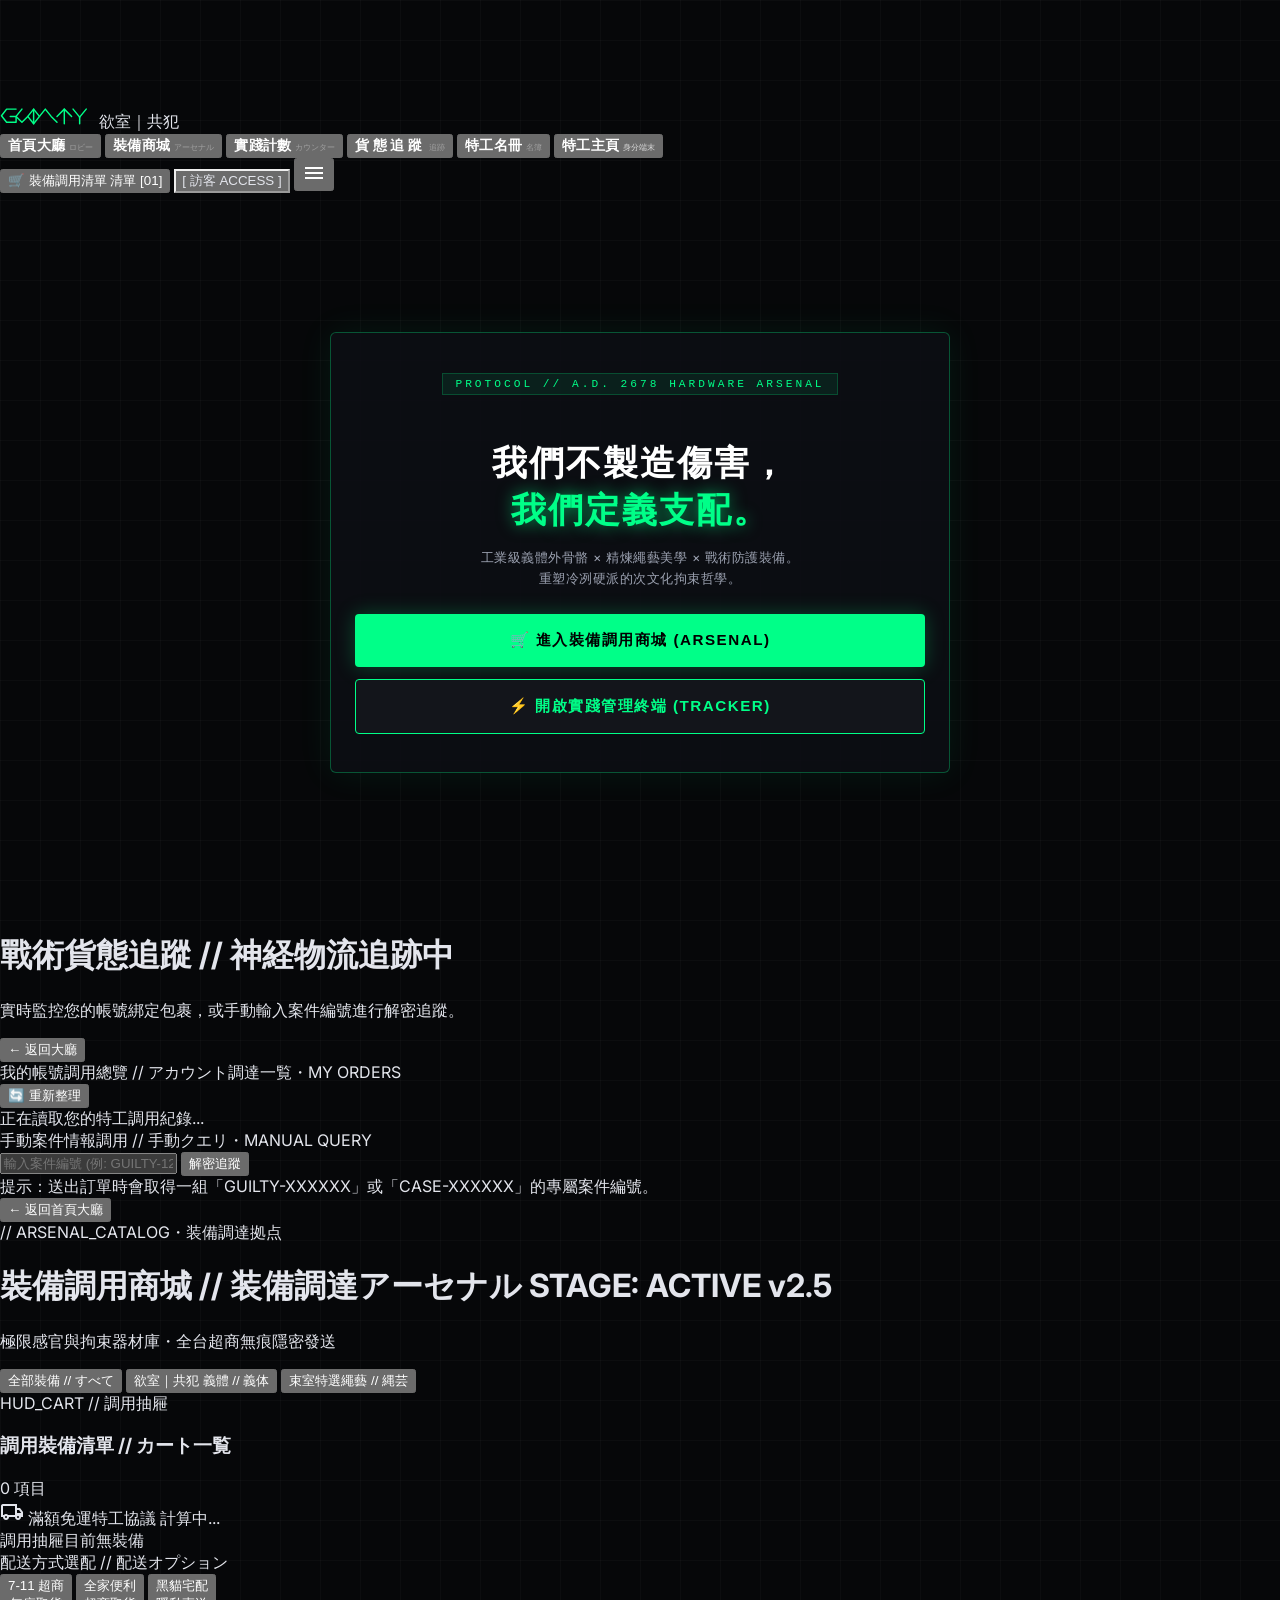
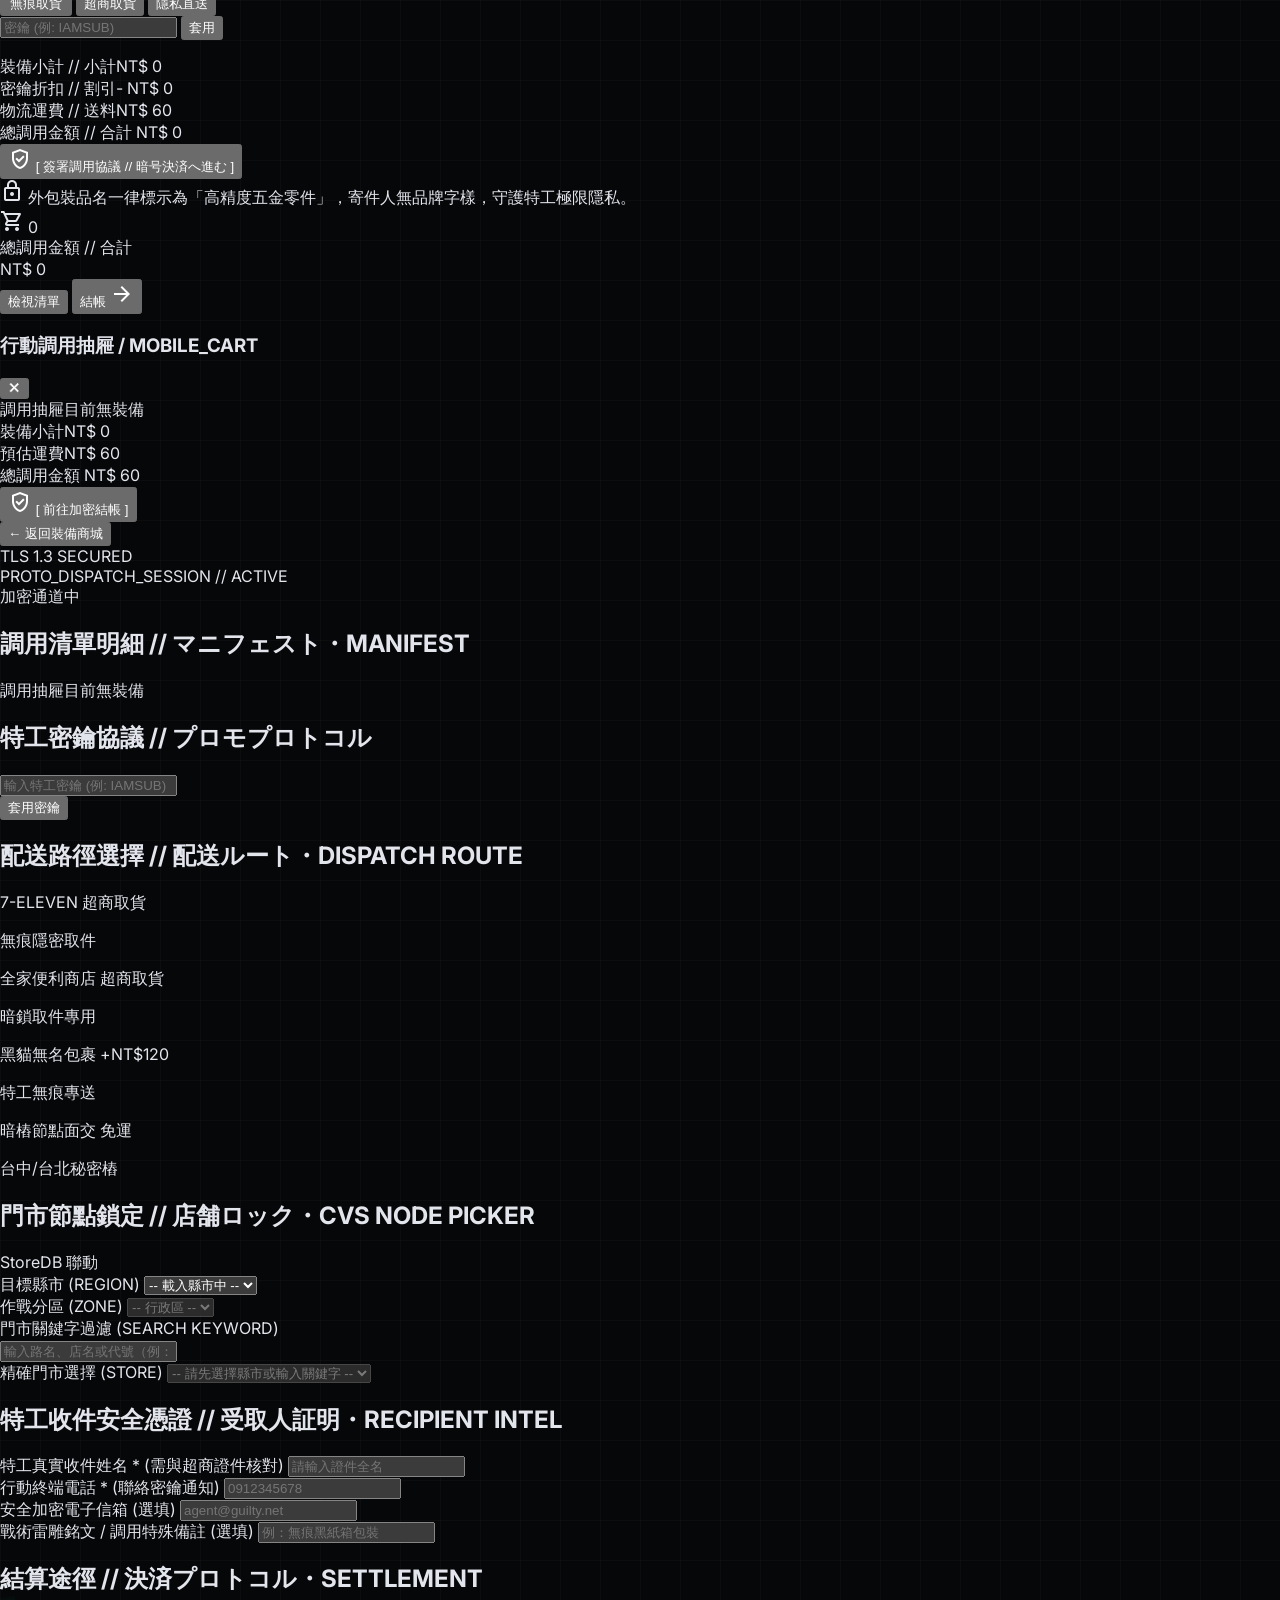
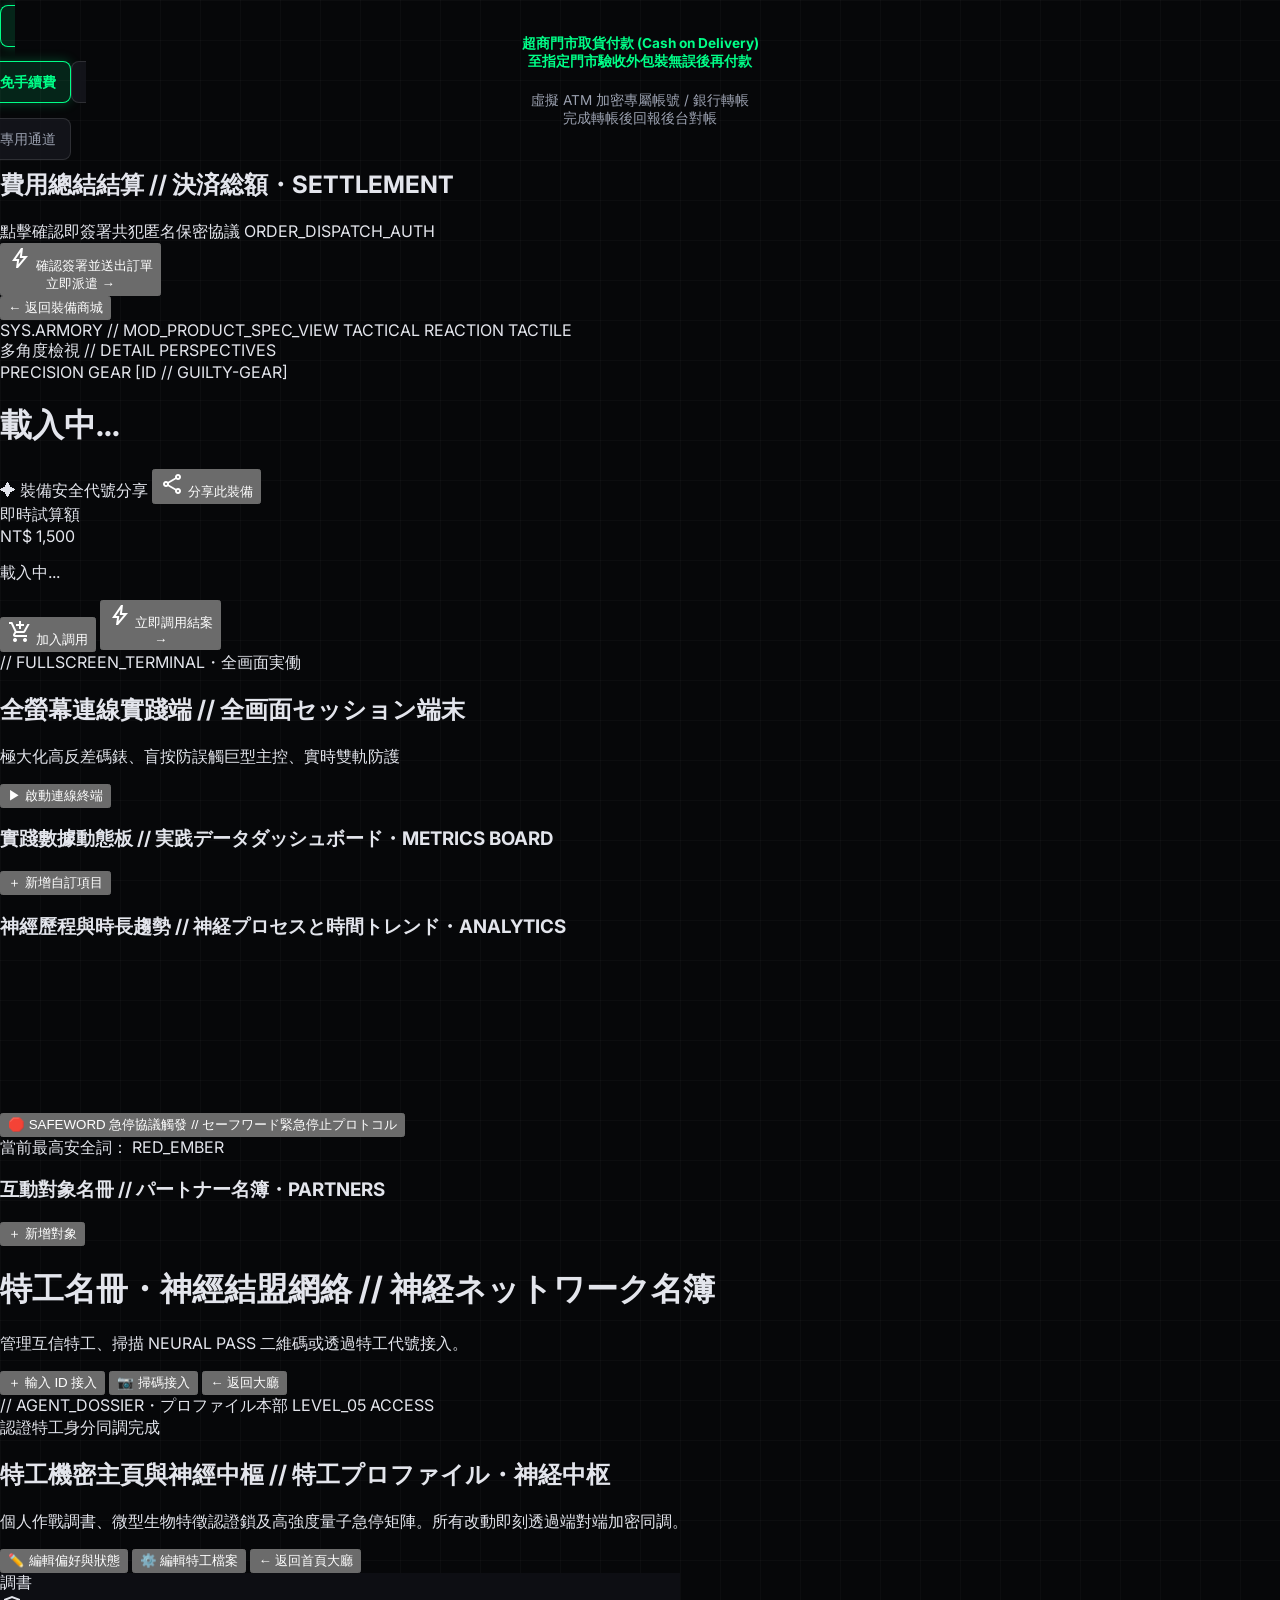
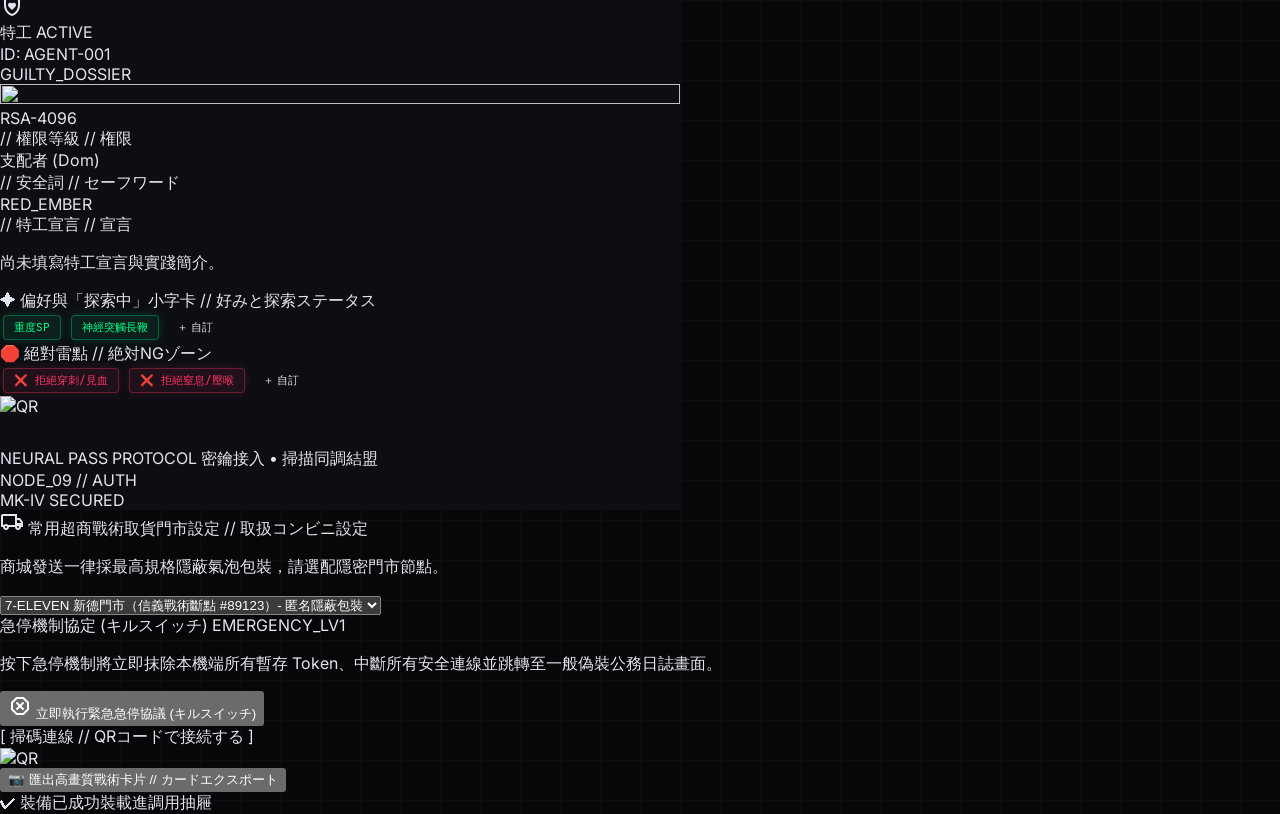
==== commit 2c5cd73b: "Update index.html" ====
--- a/index.html
+++ b/index.html
@@ -2104,6 +2104,84 @@
       }
     }
 
+  // 🛒 渲染購物車 / 調用抽屜清單（支援數量加減與刪除）
+    function updateCartUI() {
+      if (typeof cart === 'undefined') return;
+
+      const cartList = document.getElementById("cart-list");
+      const mobileCartList = document.getElementById("mobile-cart-list");
+      const countBadge = document.getElementById("cart-item-count");
+      const mobileBadge = document.getElementById("mobileCartCountBadge");
+      const subtotalVal = document.getElementById("subtotal-val");
+      const grandTotalVal = document.getElementById("grand-total-val");
+      const mobileGrandTotalVal = document.getElementById("mobileGrandTotalVal");
+
+      const totalItems = cart.reduce((sum, item) => sum + item.qty, 0);
+      if (countBadge) countBadge.textContent = `${totalItems} 項目`;
+      if (mobileBadge) mobileBadge.textContent = totalItems;
+
+      let subtotal = cart.reduce((sum, item) => sum + (item.price * item.qty), 0);
+      if (subtotalVal) subtotalVal.textContent = `NT$ ${subtotal.toLocaleString()}`;
+
+      // 計算運費與總金額
+      let shippingFee = (typeof activeShippingFee !== 'undefined') ? activeShippingFee : 60;
+      let discount = (typeof activePromoDiscount !== 'undefined') ? activePromoDiscount : 0;
+      let grandTotal = Math.max(0, subtotal - discount + (cart.length > 0 ? shippingFee : 0));
+
+      if (grandTotalVal) grandTotalVal.textContent = `NT$ ${grandTotal.toLocaleString()}`;
+      if (mobileGrandTotalVal) mobileGrandTotalVal.textContent = `NT$ ${grandTotal.toLocaleString()}`;
+
+      // 產生清單 HTML（帶有數量加減與刪除按鈕）
+      const htmlContent = cart.length === 0 ? 
+        `<div class="py-6 text-center text-xs text-zinc-500">調用抽屜目前無裝備</div>` :
+        cart.map((item, index) => `
+          <div class="flex items-center justify-between bg-black/40 p-2.5 rounded border border-white/5 gap-2 font-mono text-xs">
+            <div class="flex-1 min-w-0">
+              <div class="font-bold text-white truncate">${item.title}</div>
+              <div class="text-[10px] text-[#00ff88]">規格: ${item.spec} | NT$ ${item.price.toLocaleString()}</div>
+            </div>
+            
+            <!-- 數量調整與刪除按鈕群組 -->
+            <div class="flex items-center gap-1.5 shrink-0">
+              <button onclick="changeCartItemQty(${index}, -1)" class="w-6 h-6 bg-surface-container border border-white/15 rounded text-white flex items-center justify-center hover:border-[#00ff88] cursor-pointer">-</button>
+              <span class="text-white font-bold w-5 text-center">${item.qty}</span>
+              <button onclick="changeCartItemQty(${index}, 1)" class="w-6 h-6 bg-surface-container border border-white/15 rounded text-white flex items-center justify-center hover:border-[#00ff88] cursor-pointer">+</button>
+              <button onclick="removeCartItem(${index})" class="ml-1 text-red-400 hover:text-red-300 p-1 cursor-pointer" title="移除品項">✕</button>
+            </div>
+          </div>
+        `).join('');
+
+      if (cartList) cartList.innerHTML = htmlContent;
+      if (mobileCartList) mobileCartList.innerHTML = htmlContent;
+
+      // 同步更新結帳頁面的清單（如果存在）
+      const checkoutList = document.getElementById("checkoutOrderItemsList");
+      if (checkoutList) {
+        checkoutList.innerHTML = htmlContent;
+      }
+
+      // 儲存至 LocalStorage
+      localStorage.setItem("guilty_cart", JSON.stringify(cart));
+    }
+
+    // ➕ 變更購物車品項數量
+    function changeCartItemQty(index, delta) {
+      if (typeof cart === 'undefined' || !cart[index]) return;
+      cart[index].qty += delta;
+      
+      if (cart[index].qty <= 0) {
+        cart.splice(index, 1);
+      }
+      updateCartUI();
+    }
+
+    // ❌ 移除購物車特定品項
+    function removeCartItem(index) {
+      if (typeof cart === 'undefined') return;
+      cart.splice(index, 1);
+      updateCartUI();
+    }
+
   // 👥 渲染特工名冊好友清單（支援點擊開啟檔案）
   function renderFriendsList() {
     const container = document.getElementById("friendsListContainer");
